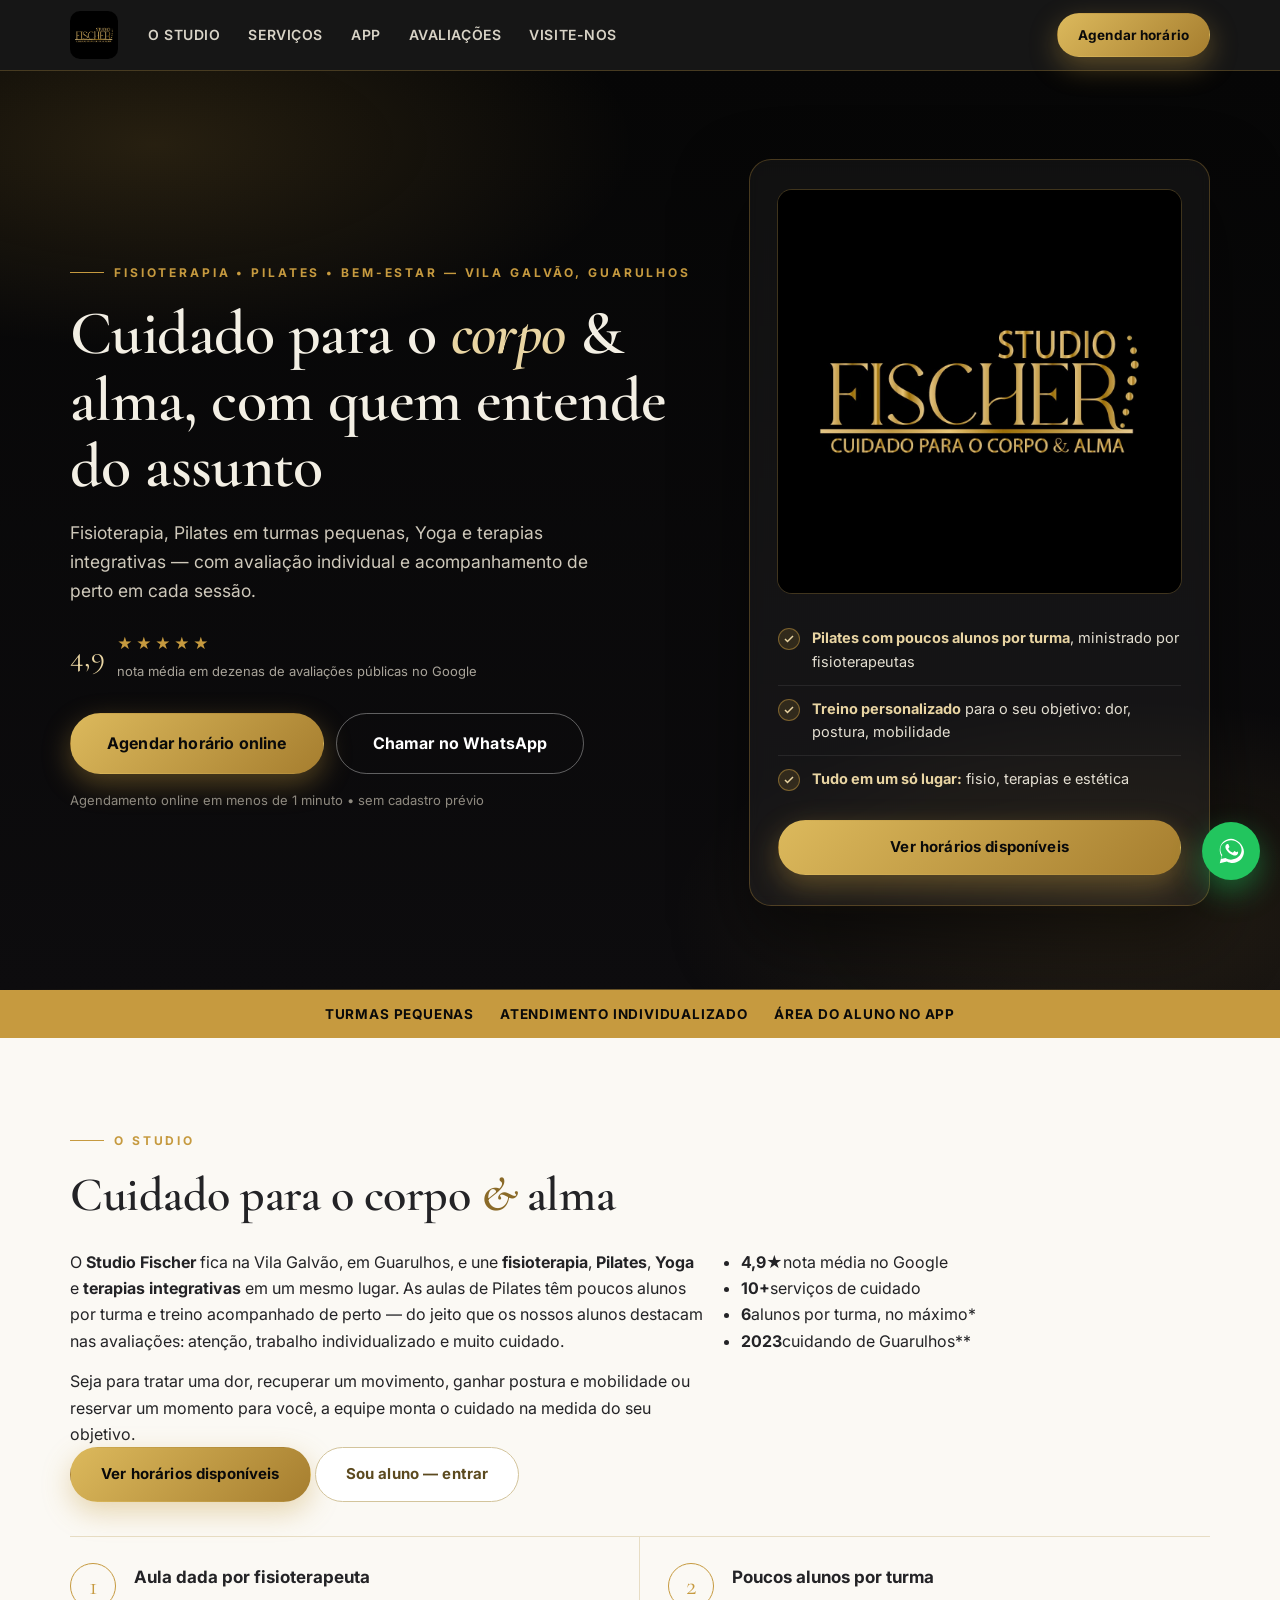
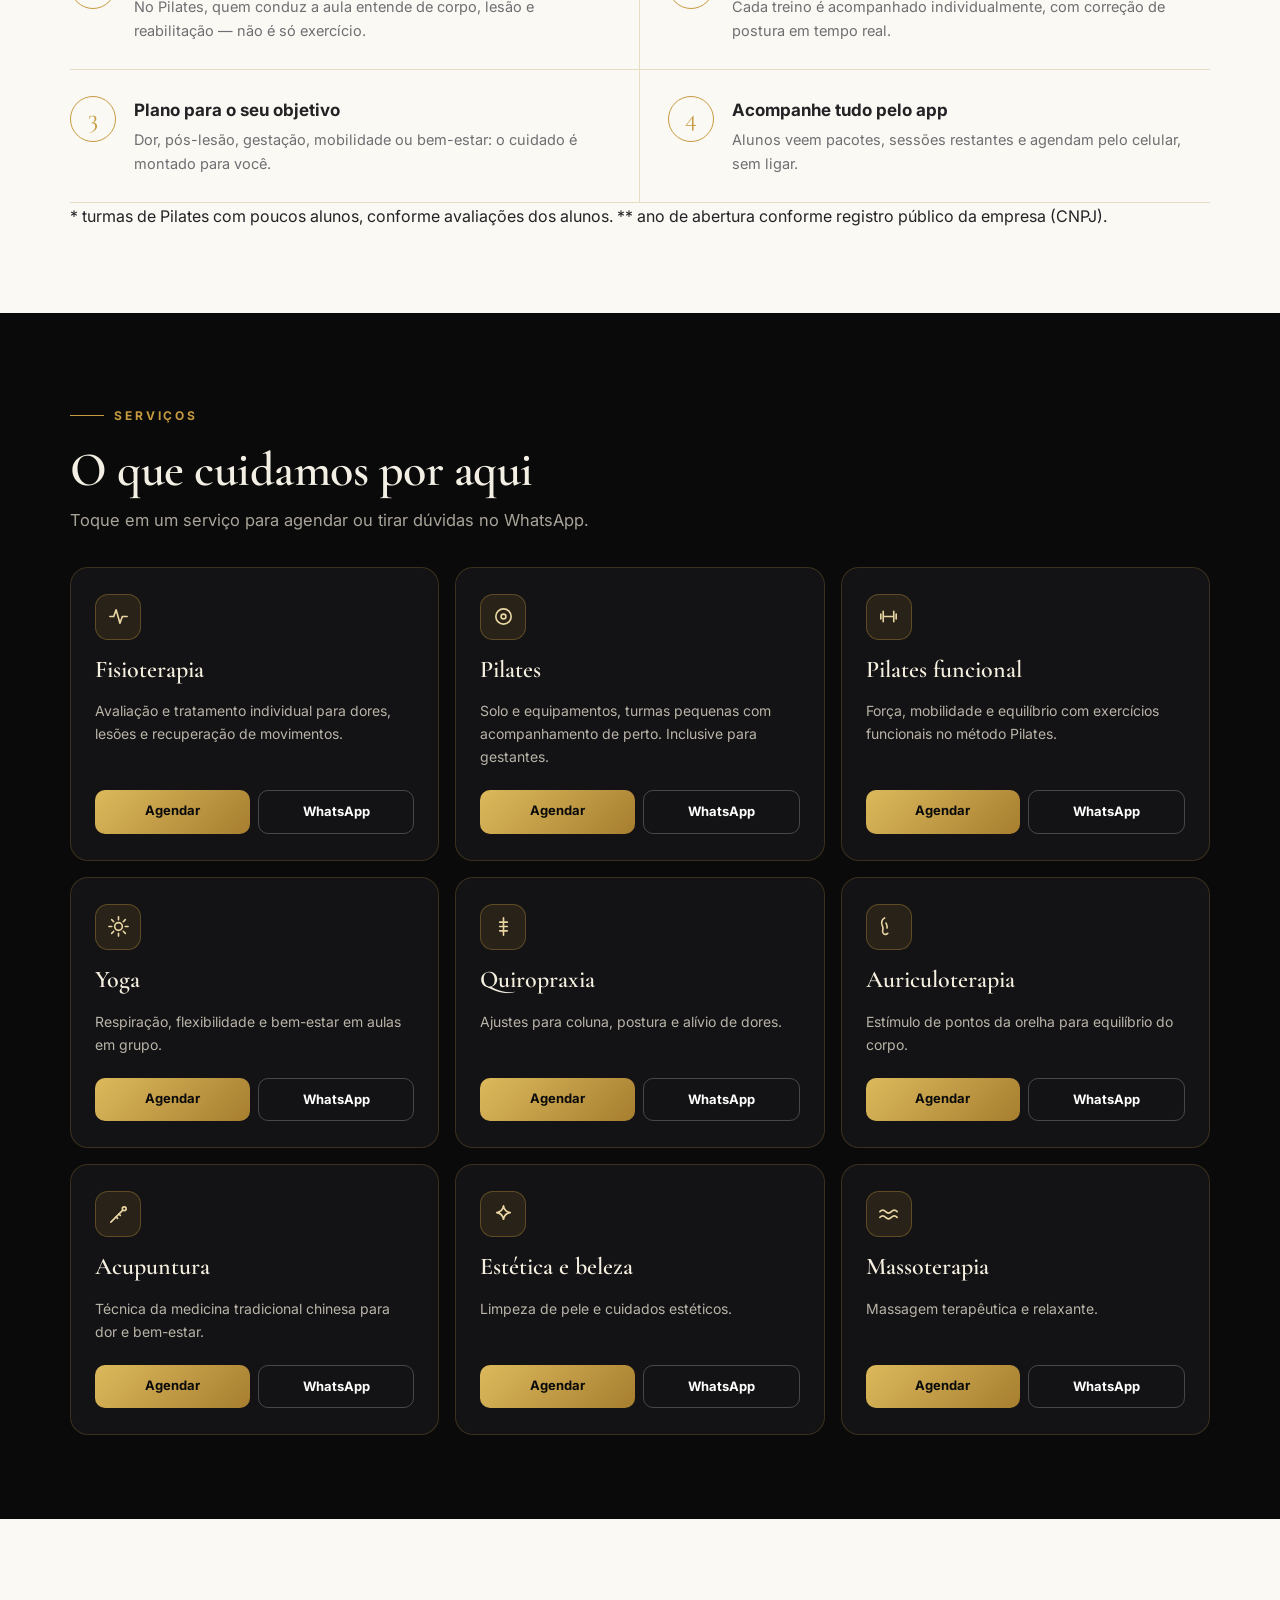
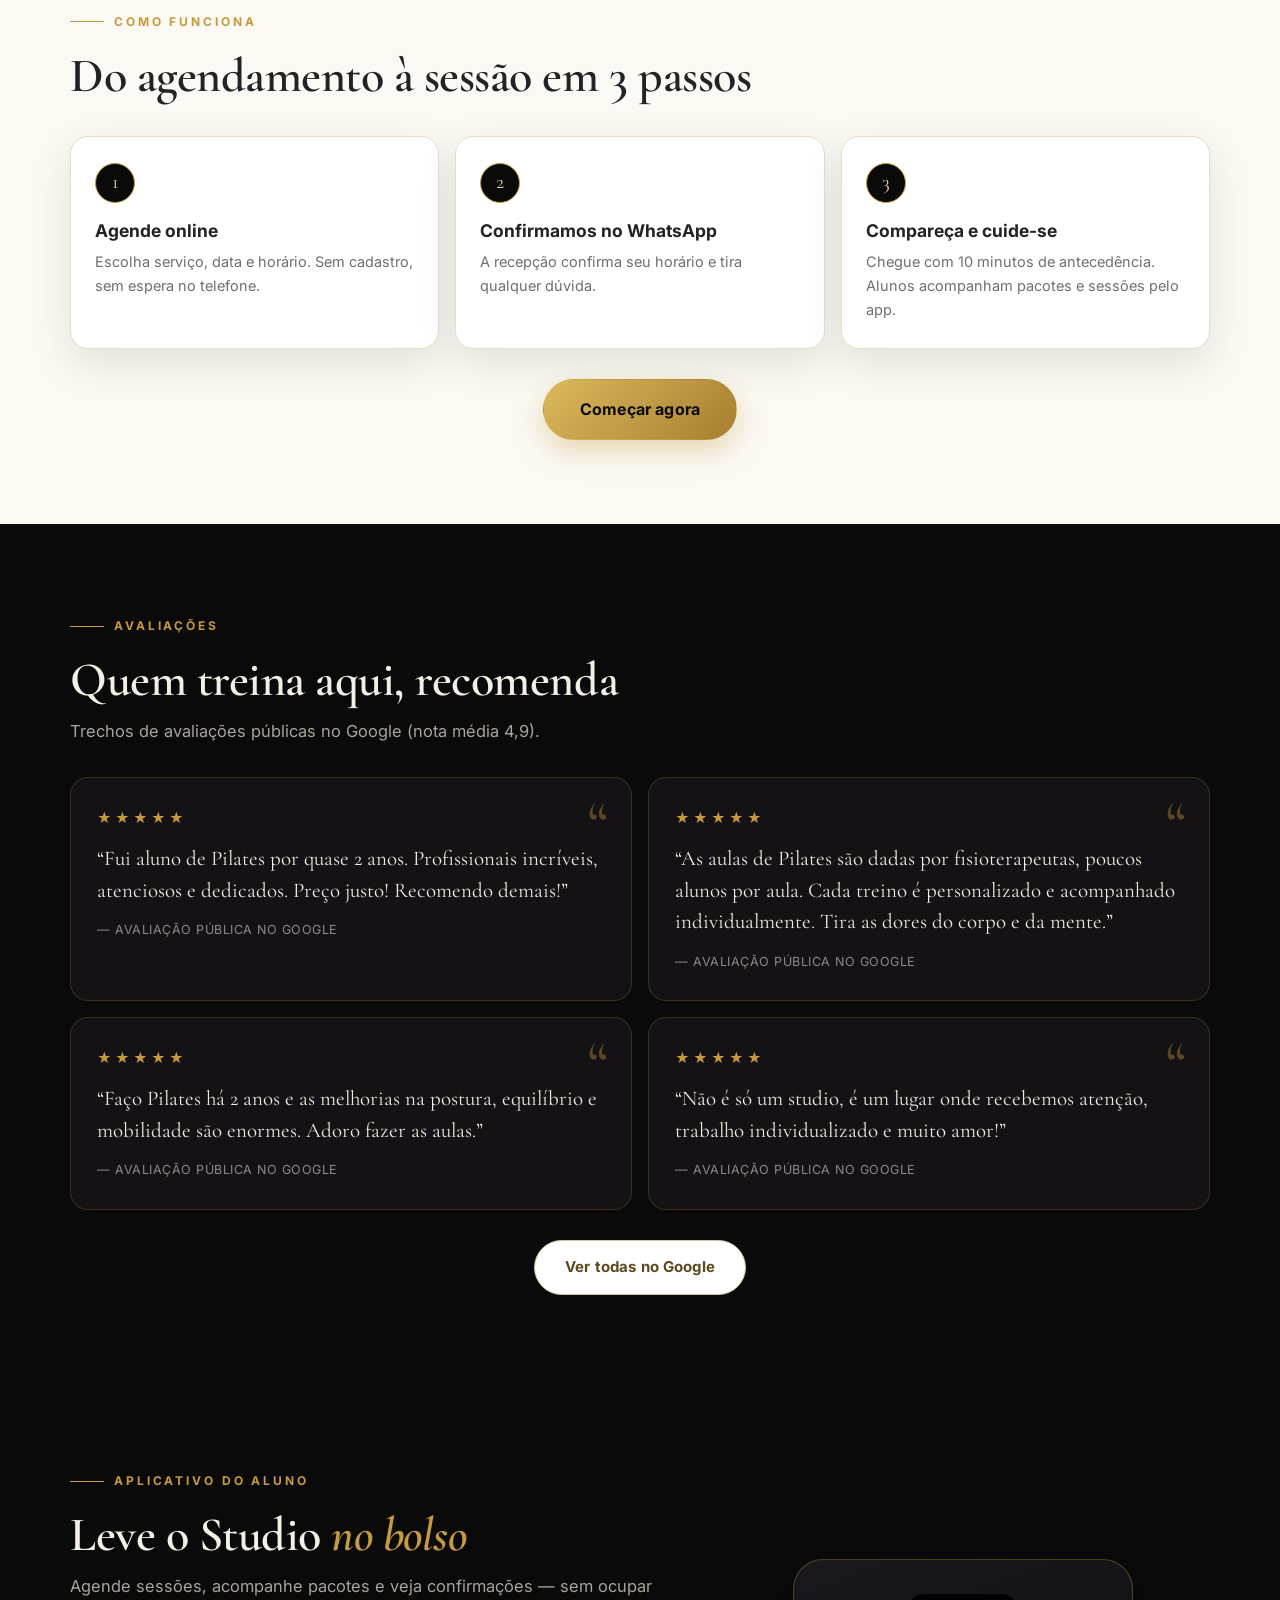
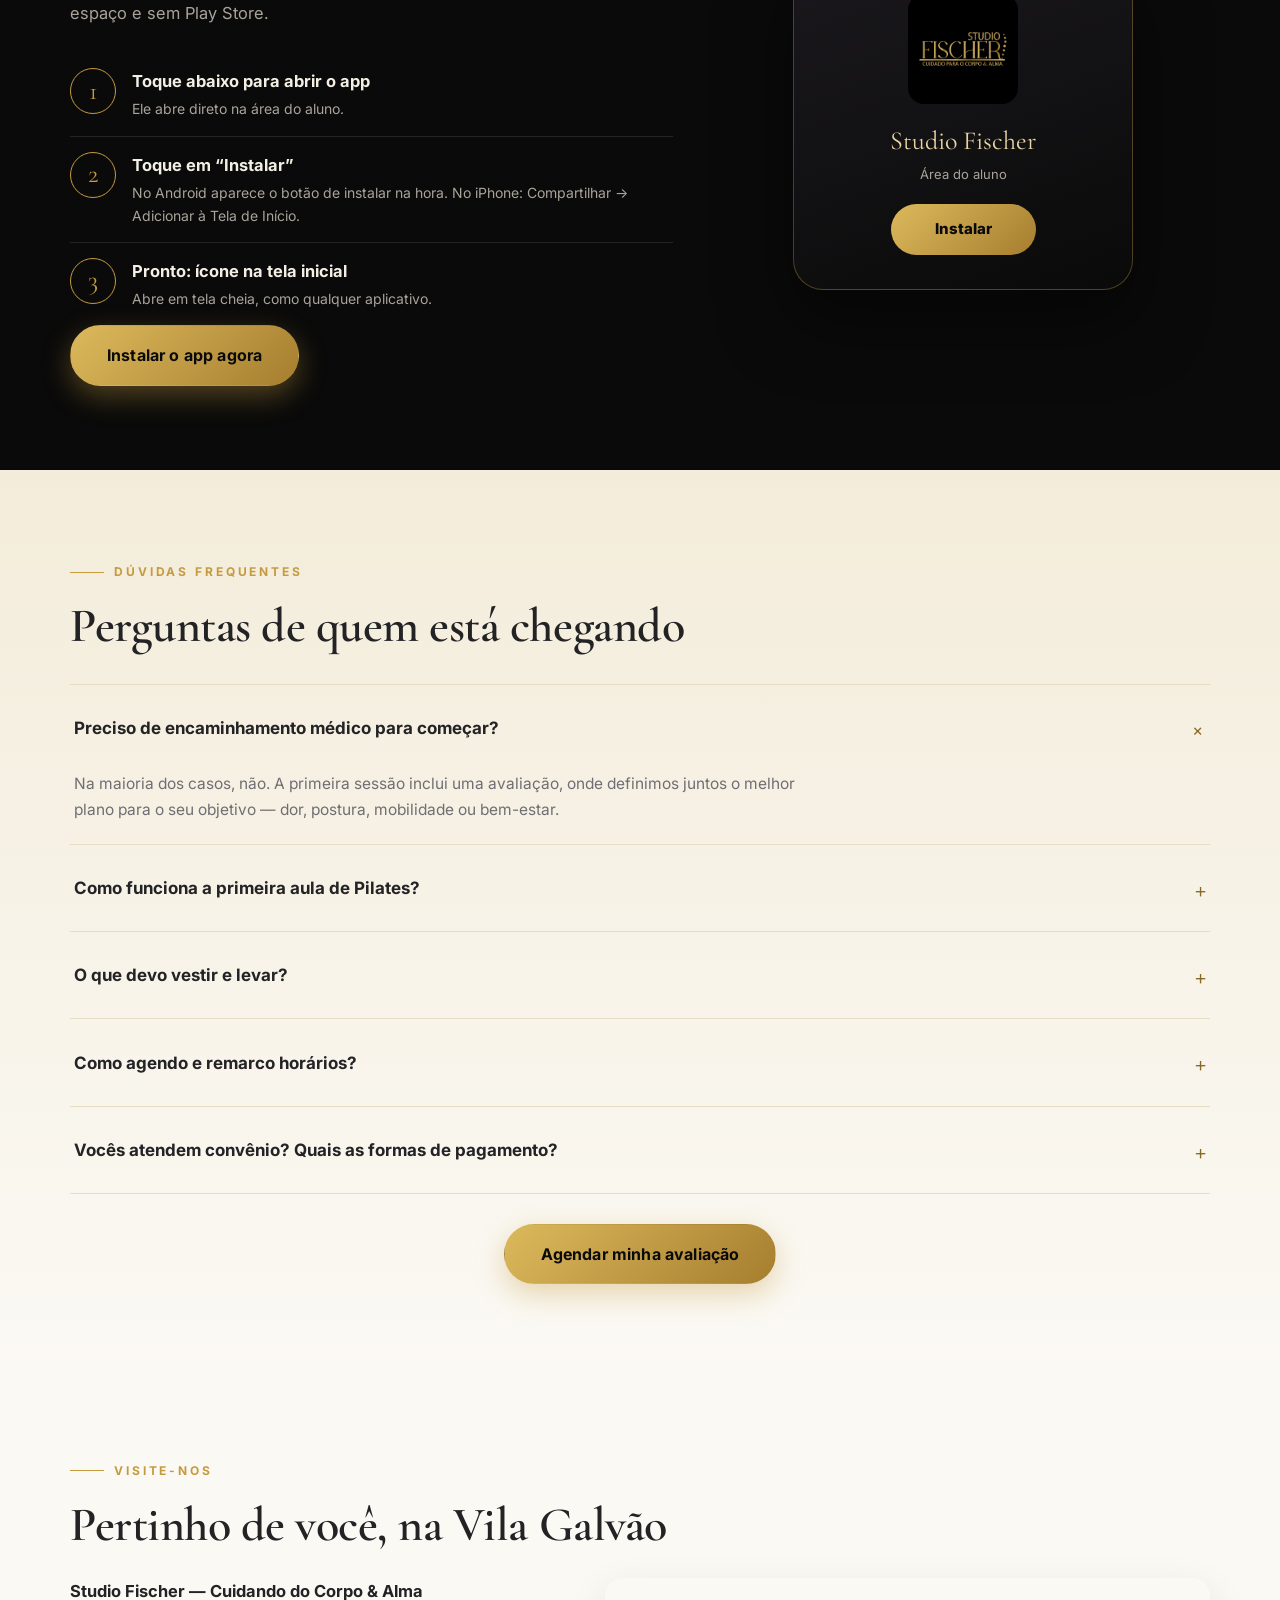
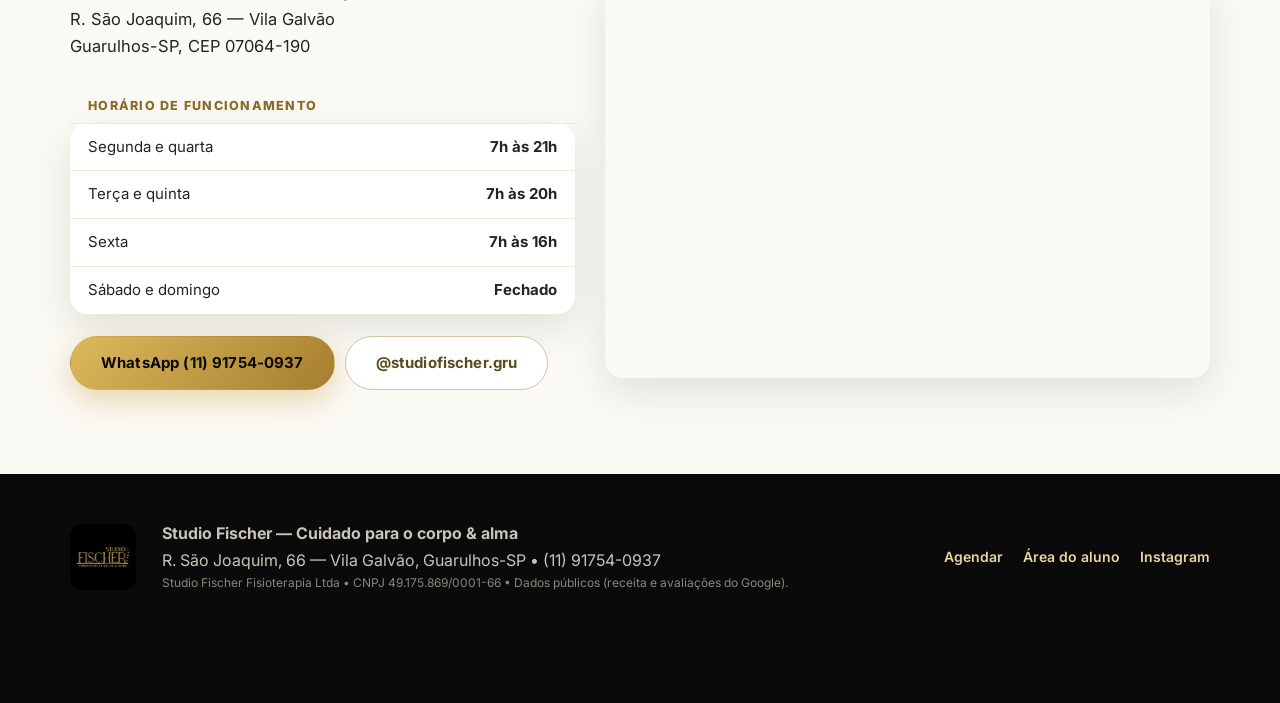
==== index.html @ a9d24ad3 "Seção do app: instalar sem Play Store em 3 passos" ====
<!doctype html>
<html lang="pt-BR">
<head>
  <meta charset="UTF-8" />
  <meta name="viewport" content="width=device-width, initial-scale=1.0" />
  <title>Studio Fischer — Cuidado para o Corpo &amp; Alma | Fisioterapia e Pilates em Guarulhos</title>
  <meta name="description" content="Studio Fischer em Vila Galvão, Guarulhos: fisioterapia, Pilates, Yoga, quiropraxia, acupuntura e estética. Agende online. Nota 4,9 no Google." />
  <meta name="theme-color" content="#0A0A0A" />
  <link rel="icon" href="data:image/svg+xml,<svg xmlns='http://www.w3.org/2000/svg' viewBox='0 0 100 100'><rect width='100' height='100' rx='20' fill='%230A0A0A'/><text x='50' y='68' font-size='46' text-anchor='middle' fill='%23C69A3F' font-family='Georgia,serif' font-weight='bold'>SF</text></svg>" />
  <link rel="preconnect" href="https://fonts.googleapis.com" />
  <link rel="preconnect" href="https://fonts.gstatic.com" crossorigin />
  <link href="https://fonts.googleapis.com/css2?family=Cormorant+Garamond:wght@500;600;700&family=Inter:wght@400;500;600;700;800&display=swap" rel="stylesheet" />
  <link rel="stylesheet" href="styles.css" />
  <script type="application/ld+json">
  {
    "@context": "https://schema.org",
    "@type": "Physiotherapy",
    "name": "Studio Fischer — Cuidado para o Corpo & Alma",
    "image": "logo.jpeg",
    "address": { "@type": "PostalAddress", "streetAddress": "R. São Joaquim, 66 - Vila Galvão", "addressLocality": "Guarulhos", "addressRegion": "SP", "postalCode": "07064-190", "addressCountry": "BR" },
    "telephone": "+55-11-91754-0937",
    "url": "https://www.instagram.com/studiofischer.gru/",
    "aggregateRating": { "@type": "AggregateRating", "ratingValue": "4.9", "reviewCount": "40" },
    "openingHoursSpecification": [
      { "@type": "OpeningHoursSpecification", "dayOfWeek": ["Monday", "Wednesday"], "opens": "07:00", "closes": "21:00" },
      { "@type": "OpeningHoursSpecification", "dayOfWeek": ["Tuesday", "Thursday"], "opens": "07:00", "closes": "20:00" },
      { "@type": "OpeningHoursSpecification", "dayOfWeek": "Friday", "opens": "07:00", "closes": "16:00" }
    ]
  }
  </script>
</head>
<body>
  <header class="topo" id="topo">
    <div class="wrap topo-in">
      <a class="marca" href="#inicio" aria-label="Studio Fischer — início">
        <img src="logo.jpeg" alt="Studio Fischer" />
      </a>
      <nav class="menu" aria-label="Navegação principal">
        <a href="#sobre">O Studio</a>
        <a href="#servicos">Serviços</a>
        <a href="#app">App</a>
        <a href="#depoimentos">Avaliações</a>
        <a href="#visita">Visite-nos</a>
      </nav>
      <div class="topo-cta">
        <a class="btn btn-ouro btn-sm" href="https://studio-fischer.vercel.app/agendar">Agendar horário</a>
        <button class="hamb" id="hamb" aria-label="Abrir menu" aria-expanded="false"><span></span><span></span><span></span></button>
      </div>
    </div>
    <nav class="menu-mob" id="menuMob" aria-label="Menu móvel">
      <a href="#sobre">O Studio</a>
      <a href="#servicos">Serviços</a>
      <a href="#depoimentos">Avaliações</a>
      <a href="#visita">Visite-nos</a>
      <a class="btn btn-ouro" href="https://studio-fischer.vercel.app/agendar">Agendar horário</a>
    </nav>
  </header>

  <main id="inicio">
    <!-- HERO -->
    <section class="hero">
      <div class="wrap hero-grid">
        <div>
          <p class="kicker">Fisioterapia • Pilates • Bem-estar — Vila Galvão, Guarulhos</p>
          <h1>Cuidado para o <em>corpo</em> &amp; alma, com quem entende do assunto</h1>
          <p class="hero-sub">
            Fisioterapia, Pilates em turmas pequenas, Yoga e terapias integrativas —
            com avaliação individual e acompanhamento de perto em cada sessão.
          </p>
          <div class="hero-prova">
            <span class="nota">4,9</span>
            <span><span class="estrelas" aria-hidden="true">★★★★★</span><br /><small>nota média em dezenas de avaliações públicas no Google</small></span>
          </div>
          <div class="hero-botoes">
            <a class="btn btn-ouro btn-lg" href="https://studio-fischer.vercel.app/agendar">Agendar horário online</a>
            <a class="btn btn-ghost btn-lg" href="https://wa.me/5511917540937?text=Ol%C3%A1!%20Vim%20pelo%20site%20e%20quero%20informa%C3%A7%C3%B5es." target="_blank" rel="noopener">Chamar no WhatsApp</a>
          </div>
          <p class="hero-apoio">Agendamento online em menos de 1 minuto • sem cadastro prévio</p>
        </div>
        <aside class="hero-card" aria-label="Por que o Studio Fischer">
          <img src="logo.jpeg" alt="Studio Fischer" />
          <ul>
            <li><span class="tick"><svg viewBox="0 0 24 24"><path d="M4 12l5 5L20 6" /></svg></span><span><b>Pilates com poucos alunos por turma</b>, ministrado por fisioterapeutas</span></li>
            <li><span class="tick"><svg viewBox="0 0 24 24"><path d="M4 12l5 5L20 6" /></svg></span><span><b>Treino personalizado</b> para o seu objetivo: dor, postura, mobilidade</span></li>
            <li><span class="tick"><svg viewBox="0 0 24 24"><path d="M4 12l5 5L20 6" /></svg></span><span><b>Tudo em um só lugar:</b> fisio, terapias e estética</span></li>
          </ul>
          <a class="btn btn-ouro" href="https://studio-fischer.vercel.app/agendar">Ver horários disponíveis</a>
        </aside>
      </div>
    </section>

    <!-- FAIXA -->
    <div class="faixa" aria-label="Destaques">
      <div class="wrap">
        <span>Turmas pequenas</span><span>Atendimento individualizado</span><span>Área do aluno no app</span>
      </div>
    </div>

    <!-- SOBRE -->
    <section class="secao" id="sobre">
      <div class="wrap">
        <p class="kicker">O Studio</p>
        <h2 class="font-display">Cuidado para o corpo <em>&amp;</em> alma</h2>
        <div class="sobre-grid-difs">
          <div>
            <p>
              O <b>Studio Fischer</b> fica na Vila Galvão, em Guarulhos, e une
              <b>fisioterapia</b>, <b>Pilates</b>, <b>Yoga</b> e <b>terapias integrativas</b>
              em um mesmo lugar. As aulas de Pilates têm poucos alunos por turma e treino
              acompanhado de perto — do jeito que os nossos alunos destacam nas avaliações:
              atenção, trabalho individualizado e muito cuidado.
            </p>
            <p>
              Seja para tratar uma dor, recuperar um movimento, ganhar postura e
              mobilidade ou reservar um momento para você, a equipe monta o cuidado
              na medida do seu objetivo.
            </p>
            <div class="sobre-cta">
              <a class="btn btn-ouro" href="https://studio-fischer.vercel.app/agendar">Ver horários disponíveis</a>
              <a class="btn btn-linha" href="https://studio-fischer.vercel.app/portal/login">Sou aluno — entrar</a>
            </div>
          </div>
          <ul class="numeros">
            <li><b>4,9★</b><span>nota média no Google</span></li>
            <li><b>10+</b><span>serviços de cuidado</span></li>
            <li><b>6</b><span>alunos por turma, no máximo*</span></li>
            <li><b>2023</b><span>cuidando de Guarulhos**</span></li>
          </ul>
        </div>
        <div class="difs">
          <div class="dif"><span class="dif-n">1</span><div><b>Aula dada por fisioterapeuta</b><p>No Pilates, quem conduz a aula entende de corpo, lesão e reabilitação — não é só exercício.</p></div></div>
          <div class="dif"><span class="dif-n">2</span><div><b>Poucos alunos por turma</b><p>Cada treino é acompanhado individualmente, com correção de postura em tempo real.</p></div></div>
          <div class="dif"><span class="dif-n">3</span><div><b>Plano para o seu objetivo</b><p>Dor, pós-lesão, gestação, mobilidade ou bem-estar: o cuidado é montado para você.</p></div></div>
          <div class="dif"><span class="dif-n">4</span><div><b>Acompanhe tudo pelo app</b><p>Alunos veem pacotes, sessões restantes e agendam pelo celular, sem ligar.</p></div></div>
        </div>
        <p class="nota">* turmas de Pilates com poucos alunos, conforme avaliações dos alunos. ** ano de abertura conforme registro público da empresa (CNPJ).</p>
      </div>
    </section>

    <!-- SERVIÇOS -->
    <section class="secao secao-escura" id="servicos">
      <div class="wrap">
        <p class="kicker">Serviços</p>
        <h2 class="font-display">O que cuidamos por aqui</h2>
        <p class="secao-sub">Toque em um serviço para agendar ou tirar dúvidas no WhatsApp.</p>
        <div class="grade-servicos" id="gradeServicos"></div>
      </div>
    </section>

    <!-- COMO FUNCIONA -->
    <section class="secao" id="como">
      <div class="wrap">
        <p class="kicker">Como funciona</p>
        <h2 class="font-display">Do agendamento à sessão em 3 passos</h2>
        <ol class="passos">
          <li>
            <span class="passo-n">1</span>
            <div><b>Agende online</b><p>Escolha serviço, data e horário. Sem cadastro, sem espera no telefone.</p></div>
          </li>
          <li>
            <span class="passo-n">2</span>
            <div><b>Confirmamos no WhatsApp</b><p>A recepção confirma seu horário e tira qualquer dúvida.</p></div>
          </li>
          <li>
            <span class="passo-n">3</span>
            <div><b>Compareça e cuide-se</b><p>Chegue com 10 minutos de antecedência. Alunos acompanham pacotes e sessões pelo app.</p></div>
          </li>
        </ol>
        <div class="centro"><a class="btn btn-ouro btn-lg" href="https://studio-fischer.vercel.app/agendar">Começar agora</a></div>
      </div>
    </section>

    <!-- DEPOIMENTOS -->
    <section class="secao secao-escura" id="depoimentos">
      <div class="wrap">
        <p class="kicker">Avaliações</p>
        <h2 class="font-display">Quem treina aqui, recomenda</h2>
        <p class="secao-sub">Trechos de avaliações públicas no Google (nota média 4,9).</p>
        <div class="grade-depo" id="gradeDepo"></div>
        <div class="centro">
          <a class="btn btn-linha" href="https://www.google.com/maps/search/?api=1&query=Studio+Fischer+Vila+Galv%C3%A3o+Guarulhos" target="_blank" rel="noopener">Ver todas no Google</a>
        </div>
      </div>
    </section>

    <!-- APP -->
    <section class="secao secao-escura" id="app">
      <div class="wrap app-grid">
        <div>
          <p class="kicker">Aplicativo do aluno</p>
          <h2 class="font-display">Leve o Studio <em>no bolso</em></h2>
          <p class="secao-sub">Agende sessões, acompanhe pacotes e veja confirmações — sem ocupar espaço e sem Play Store.</p>
          <ol class="app-passos">
            <li><span class="dif-n">1</span><div><b>Toque abaixo para abrir o app</b><p>Ele abre direto na área do aluno.</p></div></li>
            <li><span class="dif-n">2</span><div><b>Toque em “Instalar”</b><p>No Android aparece o botão de instalar na hora. No iPhone: Compartilhar → Adicionar à Tela de Início.</p></div></li>
            <li><span class="dif-n">3</span><div><b>Pronto: ícone na tela inicial</b><p>Abre em tela cheia, como qualquer aplicativo.</p></div></li>
          </ol>
          <div class="sobre-cta">
            <a class="btn btn-ouro btn-lg" href="https://studio-fischer.vercel.app/portal/login">Instalar o app agora</a>
          </div>
        </div>
        <div class="app-mock" aria-hidden="true">
          <div class="app-tela">
            <img src="logo.jpeg" alt="" />
            <p class="app-nome">Studio Fischer</p>
            <p class="app-sub">Área do aluno</p>
            <span class="app-botao">Instalar</span>
          </div>
        </div>
      </div>
    </section>

    <!-- FAQ -->
    <section class="secao secao-creme" id="faq">
      <div class="wrap">
        <p class="kicker">Dúvidas frequentes</p>
        <h2 class="font-display">Perguntas de quem está chegando</h2>
        <div class="faq">
          <details open>
            <summary>Preciso de encaminhamento médico para começar?</summary>
            <div class="resp">Na maioria dos casos, não. A primeira sessão inclui uma avaliação, onde definimos juntos o melhor plano para o seu objetivo — dor, postura, mobilidade ou bem-estar.</div>
          </details>
          <details>
            <summary>Como funciona a primeira aula de Pilates?</summary>
            <div class="resp">Você é avaliado individualmente e entra em uma turma pequena, com exercícios adaptados ao seu nível. Nenhuma experiência anterior é necessária.</div>
          </details>
          <details>
            <summary>O que devo vestir e levar?</summary>
            <div class="resp">Apenas roupa confortável para se movimentar. O studio fornece os equipamentos e acessórios das aulas.</div>
          </details>
          <details>
            <summary>Como agendo e remarco horários?</summary>
            <div class="resp">Pelo <a href="https://studio-fischer.vercel.app/agendar">agendamento online</a>, sem cadastro e em menos de 1 minuto. Alunos cadastrados usam o <a href="https://studio-fischer.vercel.app/portal/login">app do aluno</a> para ver pacotes, remarcar e acompanhar sessões.</div>
          </details>
          <details>
            <summary>Vocês atendem convênio? Quais as formas de pagamento?</summary>
            <div class="resp">Os valores e condições variam por serviço e pacote. Chame no <a href="https://wa.me/5511917540937?text=Ol%C3%A1!%20Quero%20saber%20valores%20e%20conv%C3%AAnios." target="_blank" rel="noopener">WhatsApp</a> que a recepção passa tudo com transparência, sem compromisso.</div>
          </details>
        </div>
        <div class="centro"><a class="btn btn-ouro btn-lg" href="https://studio-fischer.vercel.app/agendar">Agendar minha avaliação</a></div>
      </div>
    </section>

    <!-- VISITA -->
    <section class="secao" id="visita">
      <div class="wrap">
        <p class="kicker">Visite-nos</p>
        <h2 class="font-display">Pertinho de você, na Vila Galvão</h2>
        <div class="visita-grid">
          <div>
            <address>
              <b>Studio Fischer — Cuidando do Corpo &amp; Alma</b><br />
              R. São Joaquim, 66 — Vila Galvão<br />
              Guarulhos-SP, CEP 07064-190
            </address>
            <table class="horarios">
              <caption>Horário de funcionamento</caption>
              <tr><td>Segunda e quarta</td><td>7h às 21h</td></tr>
              <tr><td>Terça e quinta</td><td>7h às 20h</td></tr>
              <tr><td>Sexta</td><td>7h às 16h</td></tr>
              <tr><td>Sábado e domingo</td><td>Fechado</td></tr>
            </table>
            <div class="contato-botoes">
              <a class="btn btn-ouro" href="https://wa.me/5511917540937?text=Ol%C3%A1!%20Vim%20pelo%20site%20e%20quero%20informa%C3%A7%C3%B5es." target="_blank" rel="noopener">WhatsApp (11) 91754-0937</a>
              <a class="btn btn-linha" href="https://www.instagram.com/studiofischer.gru/" target="_blank" rel="noopener">@studiofischer.gru</a>
            </div>
          </div>
          <div class="mapa">
            <iframe
              title="Mapa — Studio Fischer, Vila Galvão, Guarulhos"
              src="https://www.google.com/maps?q=R.+S%C3%A3o+Joaquim,+66+-+Vila+Galv%C3%A3o,+Guarulhos+-+SP,+07064-190&output=embed"
              loading="lazy" referrerpolicy="no-referrer-when-downgrade" allowfullscreen></iframe>
          </div>
        </div>
      </div>
    </section>
  </main>

  <footer>
    <div class="wrap rodape-in">
      <img src="logo.jpeg" alt="Studio Fischer" />
      <div>
        <p><b>Studio Fischer — Cuidado para o corpo &amp; alma</b></p>
        <p>R. São Joaquim, 66 — Vila Galvão, Guarulhos-SP • (11) 91754-0937</p>
        <p class="peq">Studio Fischer Fisioterapia Ltda • CNPJ 49.175.869/0001-66 • Dados públicos (receita e avaliações do Google).</p>
      </div>
      <div class="rodape-links">
        <a href="https://studio-fischer.vercel.app/agendar">Agendar</a>
        <a href="https://studio-fischer.vercel.app/portal/login">Área do aluno</a>
        <a href="https://www.instagram.com/studiofischer.gru/" target="_blank" rel="noopener">Instagram</a>
      </div>
    </div>
  </footer>

  <a class="zap" href="https://wa.me/5511917540937?text=Ol%C3%A1!%20Vim%20pelo%20site%20e%20quero%20informa%C3%A7%C3%B5es." target="_blank" rel="noopener" aria-label="Conversar no WhatsApp">
    <svg viewBox="0 0 32 32" width="30" height="30" fill="currentColor" aria-hidden="true"><path d="M16 3C9.4 3 4 8.4 4 15c0 2.4.7 4.6 1.9 6.5L4 29l7.7-1.9c1.8 1 3.9 1.6 6.1 1.6 6.6 0 12-5.4 12-12S22.6 3 16 3zm0 22.2c-2 0-3.9-.5-5.5-1.5l-.4-.2-4.6 1.1 1.2-4.4-.3-.4c-1.1-1.7-1.7-3.7-1.7-5.8C4.7 9.2 9.9 4.5 16 4.5S27.3 9.2 27.3 15 22.1 25.2 16 25.2zm6.2-7.9c-.3-.2-2-1-2.3-1.1-.3-.1-.5-.2-.7.2-.2.3-.8 1-1 1.2-.2.2-.4.2-.7.1-.3-.2-1.4-.5-2.6-1.6-.9-.8-1.6-1.9-1.8-2.2-.2-.3 0-.5.1-.6l1-1.2c.2-.2.2-.5.1-.7-.1-.2-.7-1.8-1-2.4-.3-.6-.5-.5-.7-.6h-.6c-.2 0-.6.2-.9.6-.3.3-1.1 1.1-1.1 2.7s1.2 3.1 1.3 3.3c.2.2 2.3 3.6 5.7 5 .8.3 1.4.5 1.9.7.8.2 1.5.2 2.1.1.6-.1 2-1 2.3-1.9.3-.9.3-1.6.2-1.9-.1-.2-.4-.3-.7-.4z"/></svg>
  </a>

  <nav class="cta-fixa" aria-label="Ações rápidas">
    <a class="ag" href="https://studio-fischer.vercel.app/agendar">Agendar horário</a>
    <a class="wa" href="https://wa.me/5511917540937?text=Ol%C3%A1!%20Vim%20pelo%20site%20e%20quero%20informa%C3%A7%C3%B5es." target="_blank" rel="noopener">WhatsApp</a>
  </nav>

  <script src="site.js"></script>
</body>
</html>
---- styles.css ----
:root {
  --preto: #0a0a0a;
  --preto-2: #121114;
  --ouro: #c69a3f;
  --ouro-claro: #e9d5a3;
  --ouro-escuro: #8a6a28;
  --creme: #f6f1e6;
  --papel: #fbf9f4;
  --texto: #232326;
  --cinza: #6f6e72;
  --linha: #e7ddc4;
  --branco: #ffffff;
  --raio: 18px;
  --sombra: 0 14px 40px rgba(10, 10, 10, 0.1);
  --serif: 'Cormorant Garamond', Georgia, serif;
  --sans: 'Inter', system-ui, -apple-system, 'Segoe UI', sans-serif;
}
* { box-sizing: border-box; margin: 0; padding: 0; }
html { scroll-behavior: smooth; }
body {
  font-family: var(--sans);
  color: var(--texto);
  background: var(--papel);
  line-height: 1.65;
  -webkit-font-smoothing: antialiased;
}
img { max-width: 100%; display: block; }
a { color: inherit; }
.wrap { width: min(1140px, 100% - 44px); margin: 0 auto; }
.font-display { font-family: var(--serif); }
.centro { text-align: center; margin-top: 30px; }

/* ---------- botões ---------- */
.btn {
  display: inline-flex; align-items: center; justify-content: center; gap: 9px;
  padding: 14px 30px; border-radius: 999px; font-weight: 700; font-size: 15px;
  text-decoration: none; border: 1px solid transparent; cursor: pointer;
  transition: transform 0.12s ease, box-shadow 0.25s ease, background 0.25s ease;
  letter-spacing: 0.01em;
}
.btn:active { transform: scale(0.98); }
.btn-ouro {
  background: linear-gradient(135deg, #dcb95c, #a67e2f);
  color: #0a0a0a; box-shadow: 0 10px 28px rgba(198, 154, 63, 0.38);
}
.btn-ouro:hover { box-shadow: 0 14px 36px rgba(198, 154, 63, 0.5); }
.btn-ghost { border-color: rgba(255, 255, 255, 0.35); color: #fff; }
.btn-ghost:hover { border-color: var(--ouro); color: var(--ouro-claro); }
.btn-linha { border-color: #d3c49c; color: #5c4a1f; background: #fff; }
.btn-linha:hover { border-color: var(--ouro); box-shadow: var(--sombra); }
.btn-lg { padding: 16px 36px; font-size: 16px; }
.btn-sm { padding: 10px 20px; font-size: 13.5px; }

/* ---------- topo ---------- */
.topo {
  position: sticky; top: 0; z-index: 50;
  background: rgba(8, 8, 8, 0.94);
  backdrop-filter: blur(12px);
  border-bottom: 1px solid rgba(198, 154, 63, 0.28);
}
.topo-in { display: flex; align-items: center; gap: 30px; padding: 11px 0; }
.marca img { height: 48px; width: auto; border-radius: 10px; }
.menu { display: flex; gap: 28px; }
.menu a {
  color: #d9d4c7; text-decoration: none; font-size: 14px; font-weight: 600;
  letter-spacing: 0.04em; text-transform: uppercase;
}
.menu a:hover { color: var(--ouro-claro); }
.topo-cta { margin-left: auto; display: flex; align-items: center; gap: 10px; }
.hamb { display: none; background: none; border: 1px solid rgba(255,255,255,.25); border-radius: 10px; padding: 9px 10px; cursor: pointer; }
.hamb span { display: block; width: 20px; height: 2px; background: #fff; margin: 4px 0; border-radius: 2px; }
.menu-mob { display: none; flex-direction: column; gap: 4px; padding: 6px 22px 18px; }
.menu-mob a:not(.btn) { color: #e9e4d6; text-decoration: none; font-weight: 600; padding: 11px 2px; border-bottom: 1px solid rgba(255,255,255,.08); font-size: 15px; }
.menu-mob.aberto { display: flex; }

/* ---------- hero ---------- */
.hero {
  background:
    radial-gradient(800px 340px at 12% 8%, rgba(198, 154, 63, 0.17), transparent 60%),
    radial-gradient(760px 360px at 88% 92%, rgba(198, 154, 63, 0.12), transparent 60%),
    linear-gradient(180deg, #060606 0%, #0d0c0e 100%);
  color: #f3efe4;
  padding: 88px 0 84px;
  position: relative;
  overflow: hidden;
}
.hero::after {
  content: ''; position: absolute; left: 0; right: 0; bottom: 0; height: 1px;
  background: linear-gradient(90deg, transparent, rgba(198,154,63,.5), transparent);
}
.hero-grid { display: grid; grid-template-columns: 1.15fr 0.85fr; gap: 56px; align-items: center; }
.kicker {
  display: inline-flex; align-items: center; gap: 10px;
  text-transform: uppercase; letter-spacing: 0.24em; font-size: 12px;
  color: var(--ouro); font-weight: 700; margin-bottom: 18px;
}
.kicker::before { content: ''; width: 34px; height: 1px; background: var(--ouro); display: inline-block; }
.hero h1 {
  font-family: var(--serif); font-weight: 600;
  font-size: clamp(40px, 5.6vw, 62px); line-height: 1.08; letter-spacing: -0.01em;
}
.hero h1 em { color: var(--ouro-claro); font-style: italic; }
.hero-sub { margin-top: 18px; font-size: 17.5px; color: #cfc9bb; max-width: 520px; }
.hero-prova { display: flex; align-items: center; gap: 12px; margin-top: 24px; }
.hero-prova .nota {
  font-family: var(--serif); font-size: 30px; color: var(--ouro-claro); line-height: 1;
}
.hero-prova small { color: #a9a49a; font-size: 13px; line-height: 1.5; }
.estrelas { color: var(--ouro); letter-spacing: 3px; font-size: 15px; }
.hero-botoes { display: flex; flex-wrap: wrap; gap: 12px; margin-top: 30px; }
.hero-apoio { margin-top: 16px; font-size: 13px; color: #8f8a80; }
.hero-card {
  background: rgba(255, 255, 255, 0.045);
  border: 1px solid rgba(198, 154, 63, 0.3);
  border-radius: 22px; padding: 30px 28px;
  box-shadow: 0 30px 70px rgba(0, 0, 0, 0.5);
  backdrop-filter: blur(6px);
}
.hero-card img { border-radius: 14px; margin-bottom: 22px; box-shadow: 0 0 0 1px rgba(198,154,63,.25); }
.hero-card ul { list-style: none; }
.hero-card li { display: flex; gap: 12px; padding: 11px 0; border-top: 1px solid rgba(255,255,255,.08); font-size: 14.5px; color: #e4dfd2; }
.hero-card li:first-child { border-top: 0; }
.hero-card li b { color: var(--ouro-claro); }
.tick {
  flex-shrink: 0; width: 22px; height: 22px; border-radius: 50%;
  background: rgba(198, 154, 63, 0.16); border: 1px solid rgba(198,154,63,.5);
  display: inline-flex; align-items: center; justify-content: center; margin-top: 2px;
}
.tick svg { width: 12px; height: 12px; stroke: var(--ouro-claro); stroke-width: 3; fill: none; }
.hero-card .btn { width: 100%; margin-top: 18px; }

/* ---------- faixa de confiança ---------- */
.faixa {
  background: var(--ouro); color: #0a0a0a;
  font-size: 13.5px; font-weight: 700; letter-spacing: 0.06em; text-transform: uppercase;
}
.faixa .wrap { display: flex; gap: 26px; justify-content: center; flex-wrap: wrap; padding: 13px 0; }

/* ---------- seções ---------- */
.secao { padding: 84px 0; }
.secao h2 { font-size: clamp(32px, 4.6vw, 48px); font-weight: 600; line-height: 1.12; letter-spacing: -0.01em; }
.secao h2 em { color: var(--ouro-escuro); font-style: italic; }
.secao-escura h2 em { color: var(--ouro); }
.secao-sub { color: var(--cinza); margin-top: 10px; max-width: 660px; font-size: 16.5px; }
.secao-escura { background: var(--preto); color: #f3efe4; }
.secao-escura .secao-sub { color: #a9a49a; }
.secao-creme { background: linear-gradient(180deg, #f3ecda, var(--papel)); }

/* ---------- diferenciais ---------- */
.difs { display: grid; grid-template-columns: repeat(2, 1fr); gap: 0; margin-top: 34px; border-top: 1px solid var(--linha); }
.dif { display: flex; gap: 18px; padding: 26px 28px 26px 0; border-bottom: 1px solid var(--linha); }
.dif:nth-child(odd) { border-right: 1px solid var(--linha); padding-right: 28px; }
.dif:nth-child(even) { padding-left: 28px; }
.dif-n {
  font-family: var(--serif); font-size: 26px; color: var(--ouro);
  border: 1px solid var(--ouro); border-radius: 50%;
  width: 46px; height: 46px; flex-shrink: 0;
  display: inline-flex; align-items: center; justify-content: center;
}
.dif b { font-size: 17px; display: block; margin-bottom: 4px; }
.dif p { font-size: 14.5px; color: var(--cinza); }

/* ---------- serviços ---------- */
.grade-servicos { display: grid; grid-template-columns: repeat(3, 1fr); gap: 16px; margin-top: 32px; }
.svc {
  background: #131214; border: 1px solid rgba(198, 154, 63, 0.22);
  border-radius: var(--raio); padding: 26px 24px; color: #f3efe4;
  display: flex; flex-direction: column; gap: 10px;
  transition: transform 0.16s ease, border-color 0.2s ease, box-shadow 0.2s ease;
  position: relative; overflow: hidden;
}
.svc::before {
  content: ''; position: absolute; top: 0; left: 24px; right: 24px; height: 2px;
  background: linear-gradient(90deg, transparent, var(--ouro), transparent);
  opacity: 0; transition: opacity 0.25s ease;
}
.svc:hover { transform: translateY(-4px); border-color: rgba(198, 154, 63, 0.55); box-shadow: 0 20px 44px rgba(0,0,0,.45); }
.svc:hover::before { opacity: 1; }
.svc .ico {
  width: 46px; height: 46px; border-radius: 13px;
  background: rgba(198, 154, 63, 0.12); border: 1px solid rgba(198,154,63,.35);
  display: inline-flex; align-items: center; justify-content: center;
}
.svc .ico svg { width: 23px; height: 23px; stroke: var(--ouro-claro); stroke-width: 1.7; fill: none; stroke-linecap: round; stroke-linejoin: round; }
.svc h3 { font-family: var(--serif); font-size: 24px; color: #f5efdf; font-weight: 600; }
.svc p { font-size: 14px; color: #b9b4a8; flex: 1; }
.svc .links { display: flex; gap: 8px; margin-top: 12px; }
.svc .links a {
  flex: 1; text-align: center; font-size: 13px; font-weight: 700; text-decoration: none;
  border-radius: 10px; padding: 10px 6px;
}
.svc .ag { background: linear-gradient(135deg, #dcb95c, #a67e2f); color: #0a0a0a; }
.svc .ag:hover { box-shadow: 0 8px 20px rgba(198,154,63,.4); }
.svc .wa { border: 1px solid rgba(255,255,255,.22); color: #fff; }
.svc .wa:hover { border-color: var(--ouro); }

/* ---------- passos ---------- */
.passos { list-style: none; display: grid; grid-template-columns: repeat(3, 1fr); gap: 16px; margin-top: 32px; }
.passos li { background: #fff; border: 1px solid var(--linha); border-radius: var(--raio); padding: 26px 24px; box-shadow: var(--sombra); }
.passo-n {
  display: inline-flex; align-items: center; justify-content: center;
  width: 40px; height: 40px; border-radius: 50%;
  background: var(--preto); color: var(--ouro-claro);
  font-family: var(--serif); font-size: 20px; margin-bottom: 14px;
  border: 1px solid var(--ouro);
}
.passos b { font-size: 17.5px; }
.passos p { font-size: 14.5px; color: var(--cinza); margin-top: 5px; }

/* ---------- depoimentos ---------- */
.grade-depo { display: grid; grid-template-columns: repeat(2, 1fr); gap: 16px; margin-top: 32px; }
.depo {
  background: #141215; border: 1px solid rgba(198, 154, 63, 0.22);
  border-radius: var(--raio); padding: 28px 26px; color: #f3efe4;
  display: flex; flex-direction: column; gap: 14px; position: relative;
}
.depo::before {
  content: '“'; font-family: var(--serif); font-size: 64px; line-height: 1;
  color: rgba(198, 154, 63, 0.4); position: absolute; top: 14px; right: 22px;
}
.depo .estrelas { font-size: 14px; }
.depo blockquote { font-family: var(--serif); font-size: 21px; line-height: 1.5; color: #f0eadb; }
.depo cite { font-style: normal; font-size: 12.5px; color: #8f8a80; letter-spacing: 0.04em; text-transform: uppercase; }

/* ---------- app ---------- */
.app-grid { display: grid; grid-template-columns: 1.1fr 0.9fr; gap: 44px; align-items: center; }
.app-passos { list-style: none; margin-top: 26px; }
.app-passos li { display: flex; gap: 16px; padding: 15px 0; border-top: 1px solid rgba(255,255,255,.1); }
.app-passos li:first-child { border-top: 0; }
.app-passos b { font-size: 16.5px; color: #f3efe4; }
.app-passos p { font-size: 14px; color: #a9a49a; margin-top: 2px; }
.app-mock {
  background: linear-gradient(160deg, #1a181c, #0a0a0a);
  border: 1px solid rgba(198, 154, 63, 0.35); border-radius: 30px;
  padding: 34px 26px; box-shadow: 0 30px 70px rgba(0,0,0,.5);
  max-width: 340px; margin: 0 auto; width: 100%;
}
.app-tela { text-align: center; }
.app-tela img { border-radius: 16px; margin: 0 auto; max-height: 110px; width: auto; }
.app-nome { font-family: var(--serif); font-size: 26px; color: var(--ouro-claro); margin-top: 16px; }
.app-sub { font-size: 13px; color: #a9a49a; margin-top: 2px; }
.app-botao {
  display: inline-block; margin-top: 18px; padding: 13px 44px; border-radius: 999px;
  background: linear-gradient(135deg, #dcb95c, #a67e2f); color: #0a0a0a; font-weight: 800; font-size: 15px;
}

/* ---------- faq ---------- */
.faq { margin-top: 30px; border-top: 1px solid var(--linha); }
.faq details { border-bottom: 1px solid var(--linha); }
.faq summary {
  cursor: pointer; list-style: none; padding: 20px 4px;
  font-weight: 700; font-size: 17px; display: flex; justify-content: space-between; align-items: center; gap: 16px;
}
.faq summary::-webkit-details-marker { display: none; }
.faq summary::after {
  content: '+'; font-family: var(--serif); font-size: 28px; color: var(--ouro-escuro);
  flex-shrink: 0; transition: transform 0.2s ease;
}
.faq details[open] summary::after { transform: rotate(45deg); }
.faq .resp { padding: 0 4px 22px; color: var(--cinza); font-size: 15.5px; max-width: 760px; }
.faq .resp a { color: var(--ouro-escuro); font-weight: 700; }

/* ---------- visita ---------- */
.visita-grid { display: grid; grid-template-columns: 1fr 1.2fr; gap: 30px; margin-top: 26px; align-items: start; }
address { font-style: normal; font-size: 16.5px; }
.horarios { width: 100%; border-collapse: collapse; margin: 22px 0; font-size: 15px; background: #fff; border-radius: var(--raio); overflow: hidden; box-shadow: var(--sombra); }
.horarios caption { text-align: left; font-weight: 800; font-size: 12.5px; text-transform: uppercase; letter-spacing: 0.1em; color: var(--ouro-escuro); padding: 14px 18px 6px; }
.horarios td { padding: 11px 18px; border-top: 1px solid #f0e9d6; }
.horarios td:last-child { text-align: right; font-weight: 700; }
.contato-botoes { display: flex; flex-wrap: wrap; gap: 10px; }
.mapa iframe { width: 100%; height: 400px; border: 0; border-radius: var(--raio); box-shadow: var(--sombra); }

/* ---------- rodapé ---------- */
footer { background: var(--preto); color: #c9c4b8; padding: 46px 0 110px; }
.rodape-in { display: flex; gap: 26px; align-items: center; flex-wrap: wrap; }
.rodape-in img { height: 66px; border-radius: 12px; }
.rodape-in .peq { font-size: 12px; color: #8a857c; }
.rodape-links { margin-left: auto; display: flex; gap: 20px; }
.rodape-links a { color: var(--ouro-claro); text-decoration: none; font-weight: 600; font-size: 14px; }

/* ---------- whatsapp flutuante ---------- */
.zap {
  position: fixed; right: 20px; bottom: 20px; z-index: 60;
  width: 58px; height: 58px; border-radius: 50%;
  background: #22c55e; color: #fff;
  display: flex; align-items: center; justify-content: center;
  box-shadow: 0 12px 30px rgba(34, 197, 94, 0.45);
  transition: transform 0.15s ease;
}
.zap:hover { transform: scale(1.06); }

/* ---------- barra fixa mobile (conversão) ---------- */
.cta-fixa {
  position: fixed; left: 0; right: 0; bottom: 0; z-index: 55;
  display: none; gap: 10px; padding: 10px 14px calc(10px + env(safe-area-inset-bottom));
  background: rgba(8, 8, 8, 0.96); backdrop-filter: blur(10px);
  border-top: 1px solid rgba(198, 154, 63, 0.3);
}
.cta-fixa a {
  flex: 1; text-align: center; font-weight: 800; font-size: 14.5px; text-decoration: none;
  border-radius: 12px; padding: 13px 6px;
}
.cta-fixa .ag { background: linear-gradient(135deg, #dcb95c, #a67e2f); color: #0a0a0a; }
.cta-fixa .wa { border: 1px solid rgba(255,255,255,.3); color: #fff; }

/* ---------- responsivo ---------- */
@media (max-width: 960px) {
  .hero-grid { grid-template-columns: 1fr; gap: 40px; }
  .hero-card { max-width: 560px; margin: 0 auto; width: 100%; }
  .grade-servicos { grid-template-columns: repeat(2, 1fr); }
  .passos { grid-template-columns: 1fr; }
  .grade-depo { grid-template-columns: 1fr; }
  .sobre-grid-difs, .visita-grid, .app-grid { grid-template-columns: 1fr; }
}
.sobre-grid-difs { display: grid; grid-template-columns: 1.15fr 0.85fr; gap: 36px; margin-top: 26px; align-items: start; }
.sobre-grid-difs > div > p + p { margin-top: 14px; }
@media (max-width: 760px) {
  .menu, .topo-cta .btn { display: none; }
  .hamb { display: block; }
  .secao { padding: 58px 0; }
  .hero { padding: 60px 0 58px; }
  .cta-fixa { display: flex; }
  footer { padding-bottom: 150px; }
  body { padding-bottom: 0; }
}
@media (min-width: 761px) {
  .menu-mob { display: none !important; }
}
@media (max-width: 560px) {
  .grade-servicos { grid-template-columns: 1fr; }
  .hero-botoes .btn { width: 100%; }
}
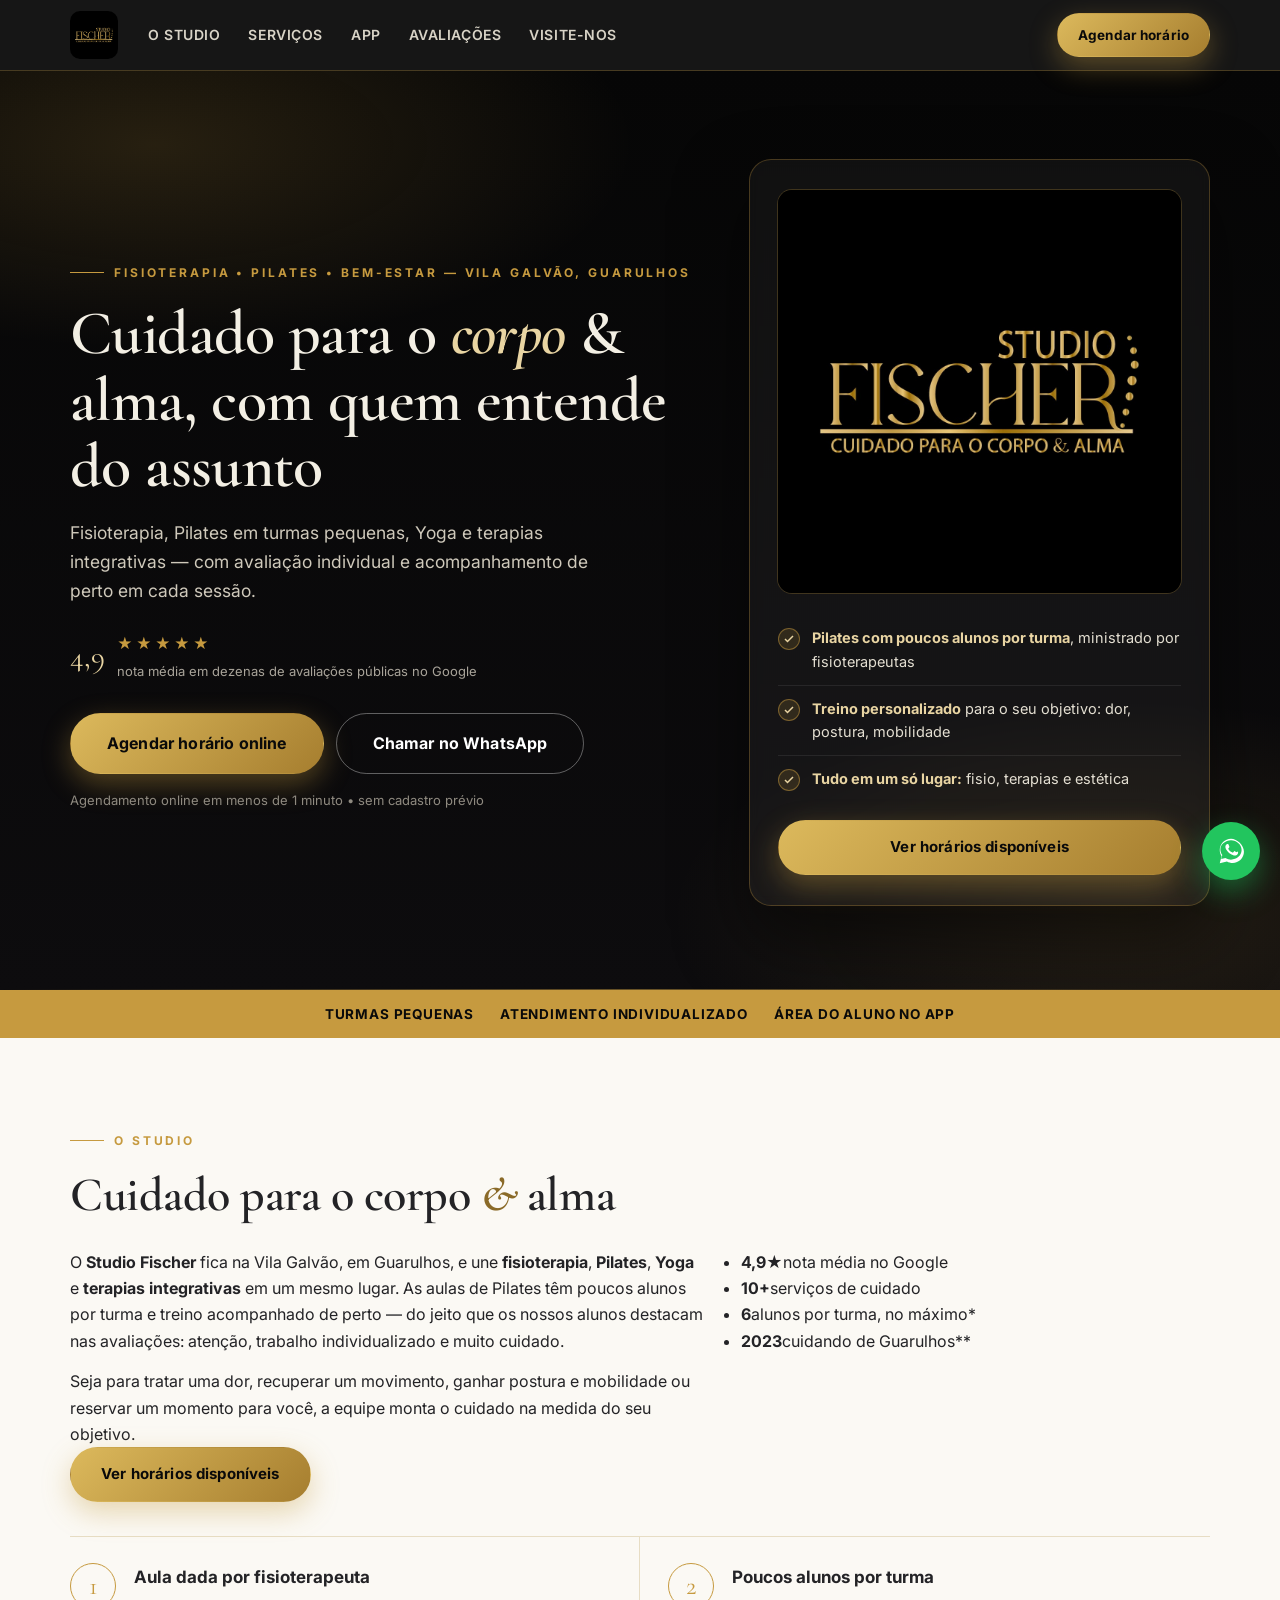
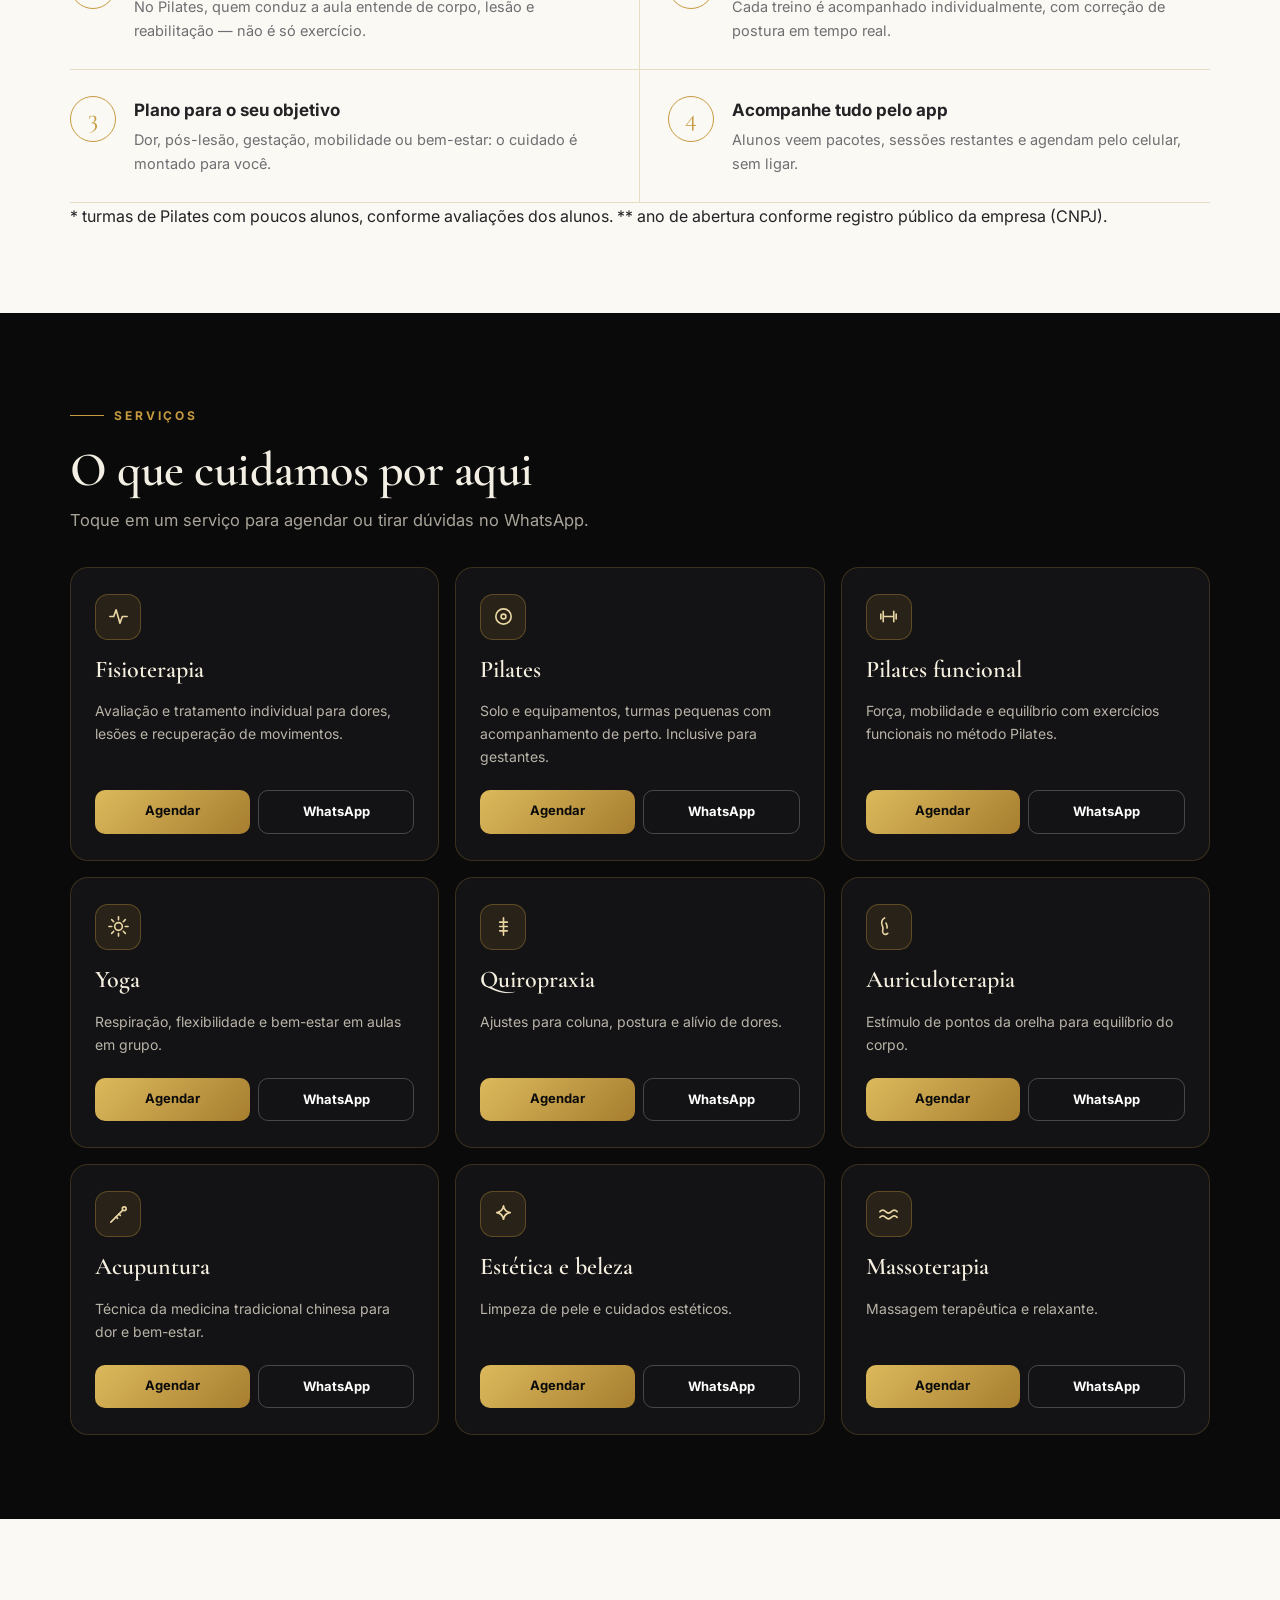
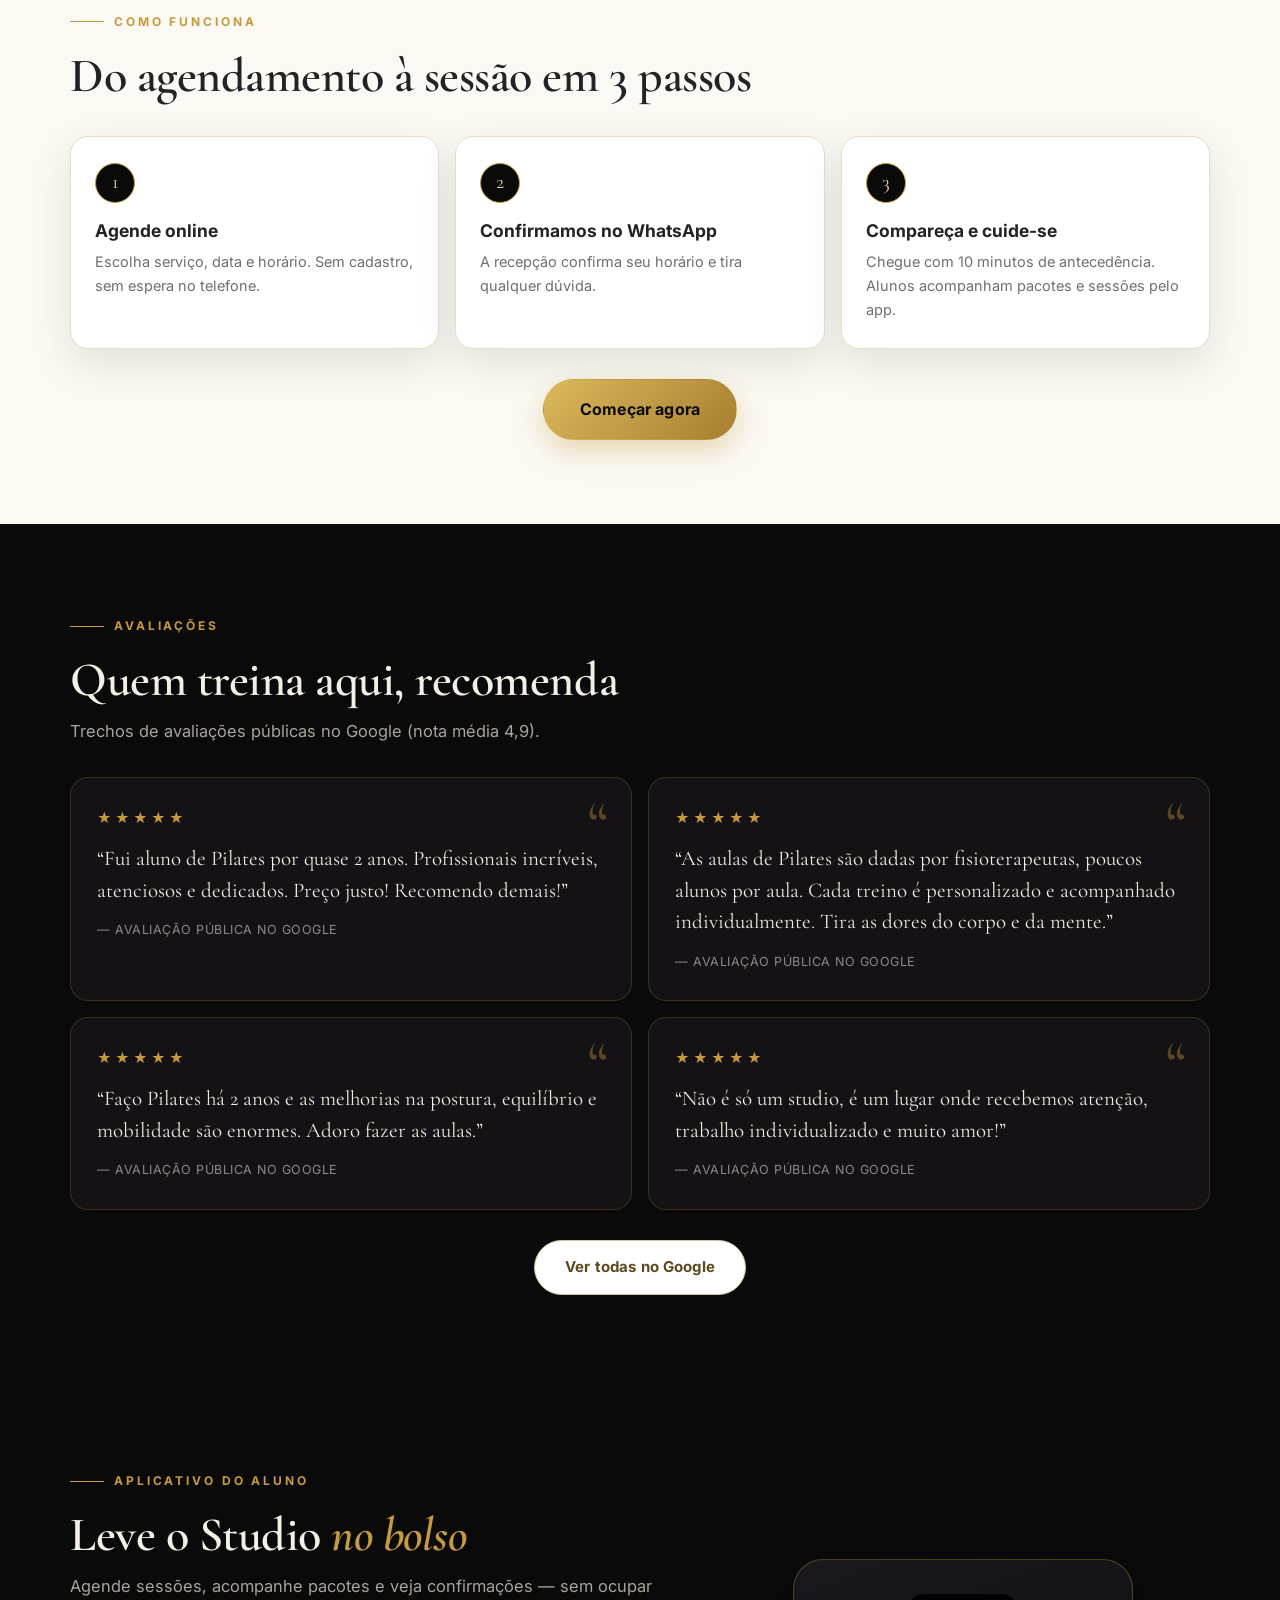
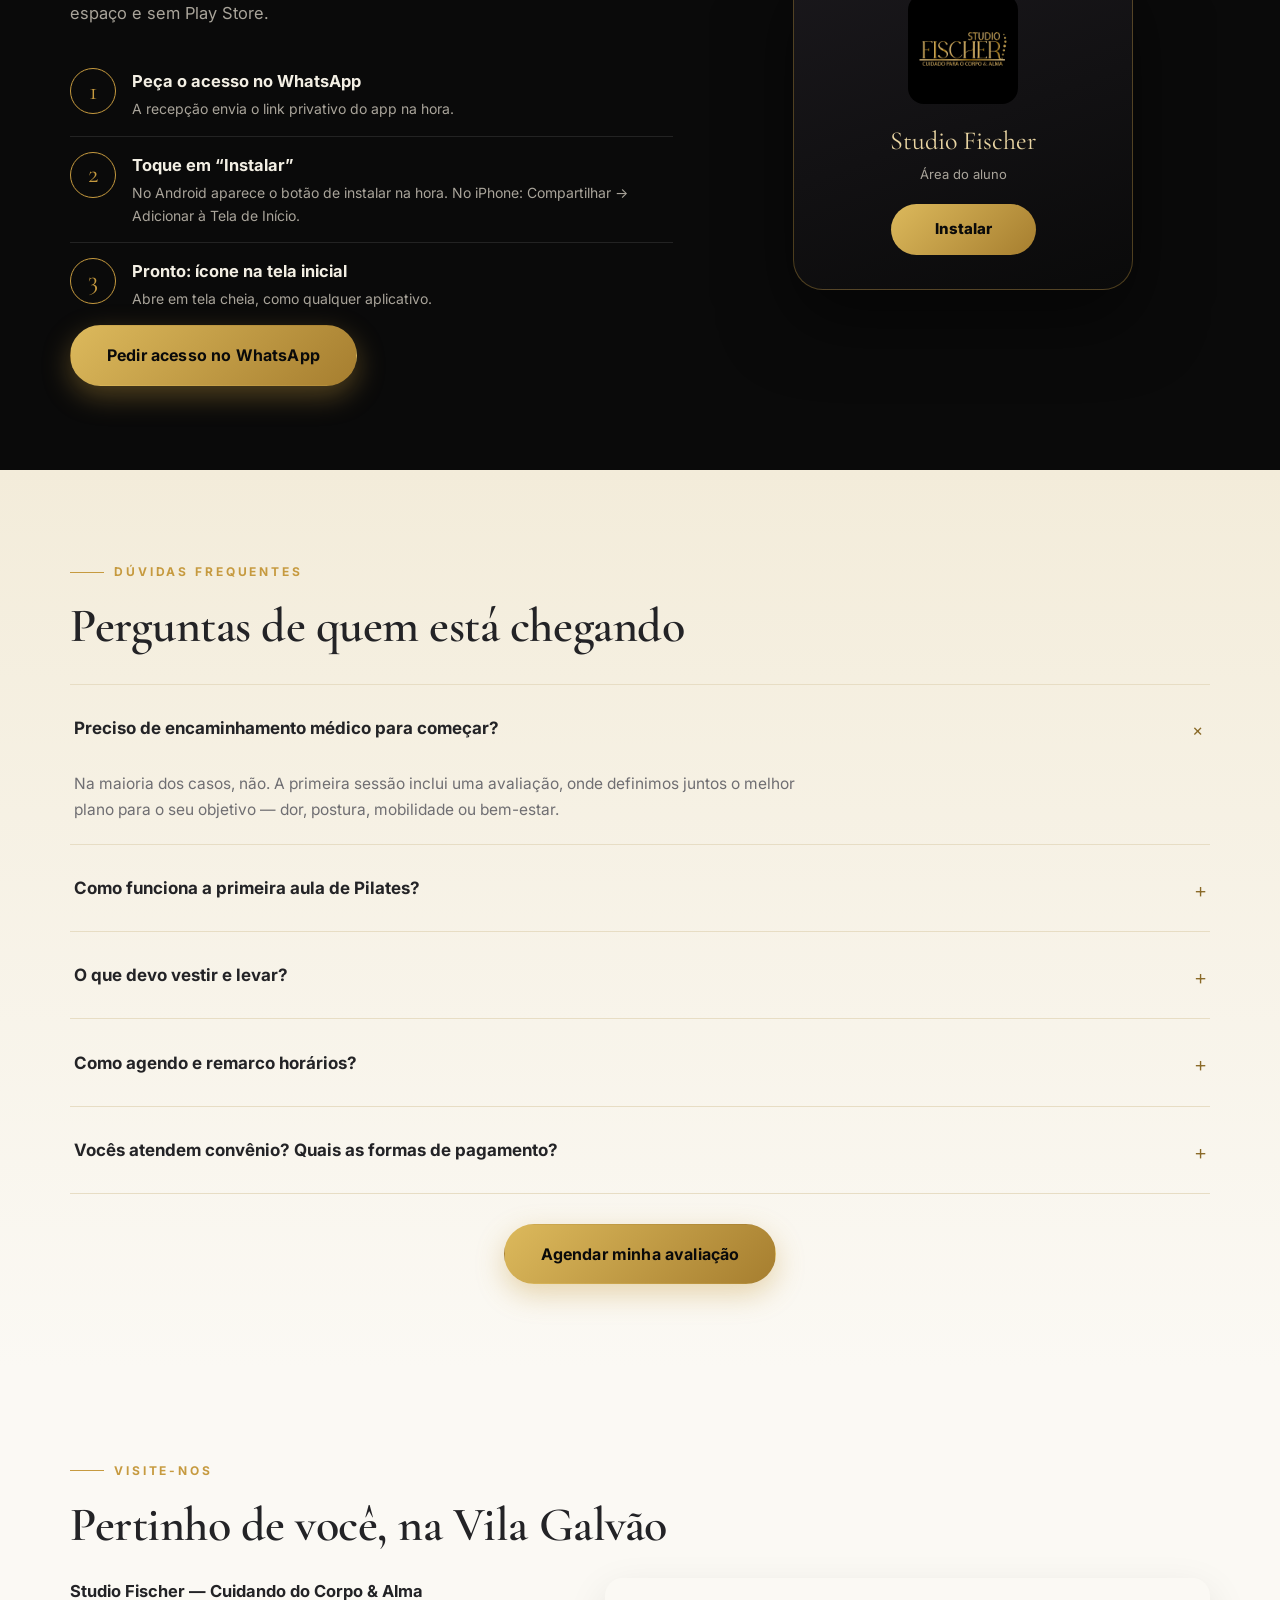
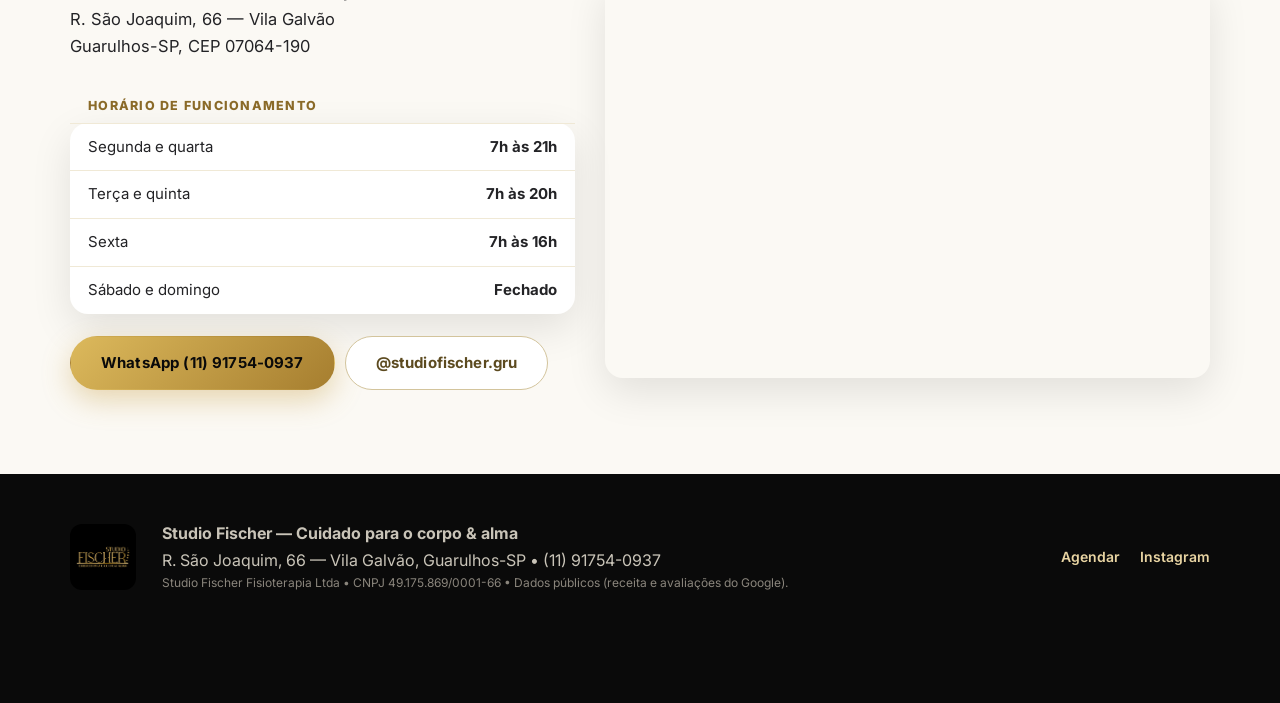
==== commit 3e367d8e: "Remove links públicos para login/portal (acesso via recepção)" ====
--- a/index.html
+++ b/index.html
@@ -117,7 +117,6 @@
             </p>
             <div class="sobre-cta">
               <a class="btn btn-ouro" href="https://studio-fischer.vercel.app/agendar">Ver horários disponíveis</a>
-              <a class="btn btn-linha" href="https://studio-fischer.vercel.app/portal/login">Sou aluno — entrar</a>
             </div>
           </div>
           <ul class="numeros">
@@ -191,12 +190,12 @@
           <h2 class="font-display">Leve o Studio <em>no bolso</em></h2>
           <p class="secao-sub">Agende sessões, acompanhe pacotes e veja confirmações — sem ocupar espaço e sem Play Store.</p>
           <ol class="app-passos">
-            <li><span class="dif-n">1</span><div><b>Toque abaixo para abrir o app</b><p>Ele abre direto na área do aluno.</p></div></li>
+            <li><span class="dif-n">1</span><div><b>Peça o acesso no WhatsApp</b><p>A recepção envia o link privativo do app na hora.</p></div></li>
             <li><span class="dif-n">2</span><div><b>Toque em “Instalar”</b><p>No Android aparece o botão de instalar na hora. No iPhone: Compartilhar → Adicionar à Tela de Início.</p></div></li>
             <li><span class="dif-n">3</span><div><b>Pronto: ícone na tela inicial</b><p>Abre em tela cheia, como qualquer aplicativo.</p></div></li>
           </ol>
           <div class="sobre-cta">
-            <a class="btn btn-ouro btn-lg" href="https://studio-fischer.vercel.app/portal/login">Instalar o app agora</a>
+            <a class="btn btn-ouro btn-lg" href="https://wa.me/5511917540937?text=Ol%C3%A1!%20Quero%20o%20link%20do%20aplicativo%20do%20aluno." target="_blank" rel="noopener">Pedir acesso no WhatsApp</a>
           </div>
         </div>
         <div class="app-mock" aria-hidden="true">
@@ -230,7 +229,7 @@
           </details>
           <details>
             <summary>Como agendo e remarco horários?</summary>
-            <div class="resp">Pelo <a href="https://studio-fischer.vercel.app/agendar">agendamento online</a>, sem cadastro e em menos de 1 minuto. Alunos cadastrados usam o <a href="https://studio-fischer.vercel.app/portal/login">app do aluno</a> para ver pacotes, remarcar e acompanhar sessões.</div>
+            <div class="resp">Pelo <a href="https://studio-fischer.vercel.app/agendar">agendamento online</a>, sem cadastro e em menos de 1 minuto. Alunos cadastrados ganham acesso ao app do aluno (peça o link na recepção) para ver pacotes, remarcar e acompanhar sessões.</div>
           </details>
           <details>
             <summary>Vocês atendem convênio? Quais as formas de pagamento?</summary>
@@ -286,7 +285,6 @@
       </div>
       <div class="rodape-links">
         <a href="https://studio-fischer.vercel.app/agendar">Agendar</a>
-        <a href="https://studio-fischer.vercel.app/portal/login">Área do aluno</a>
         <a href="https://www.instagram.com/studiofischer.gru/" target="_blank" rel="noopener">Instagram</a>
       </div>
     </div>
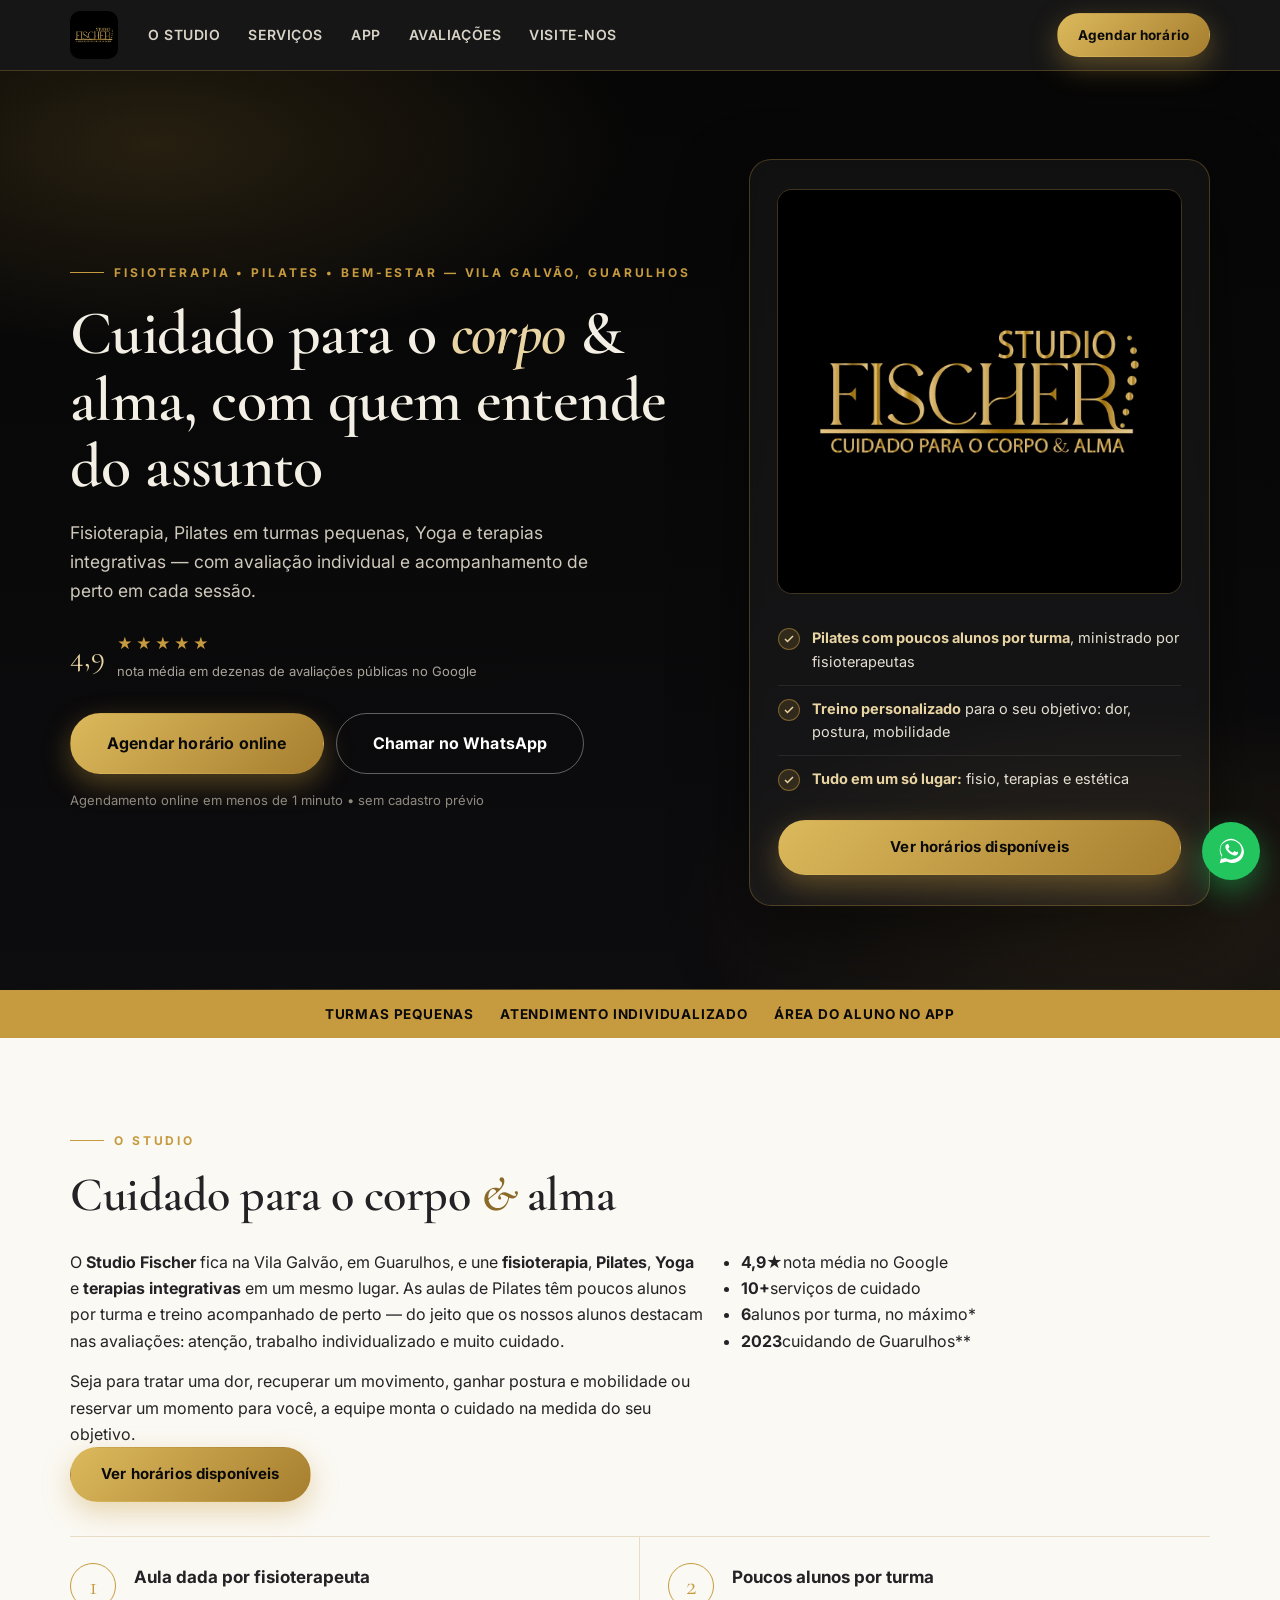
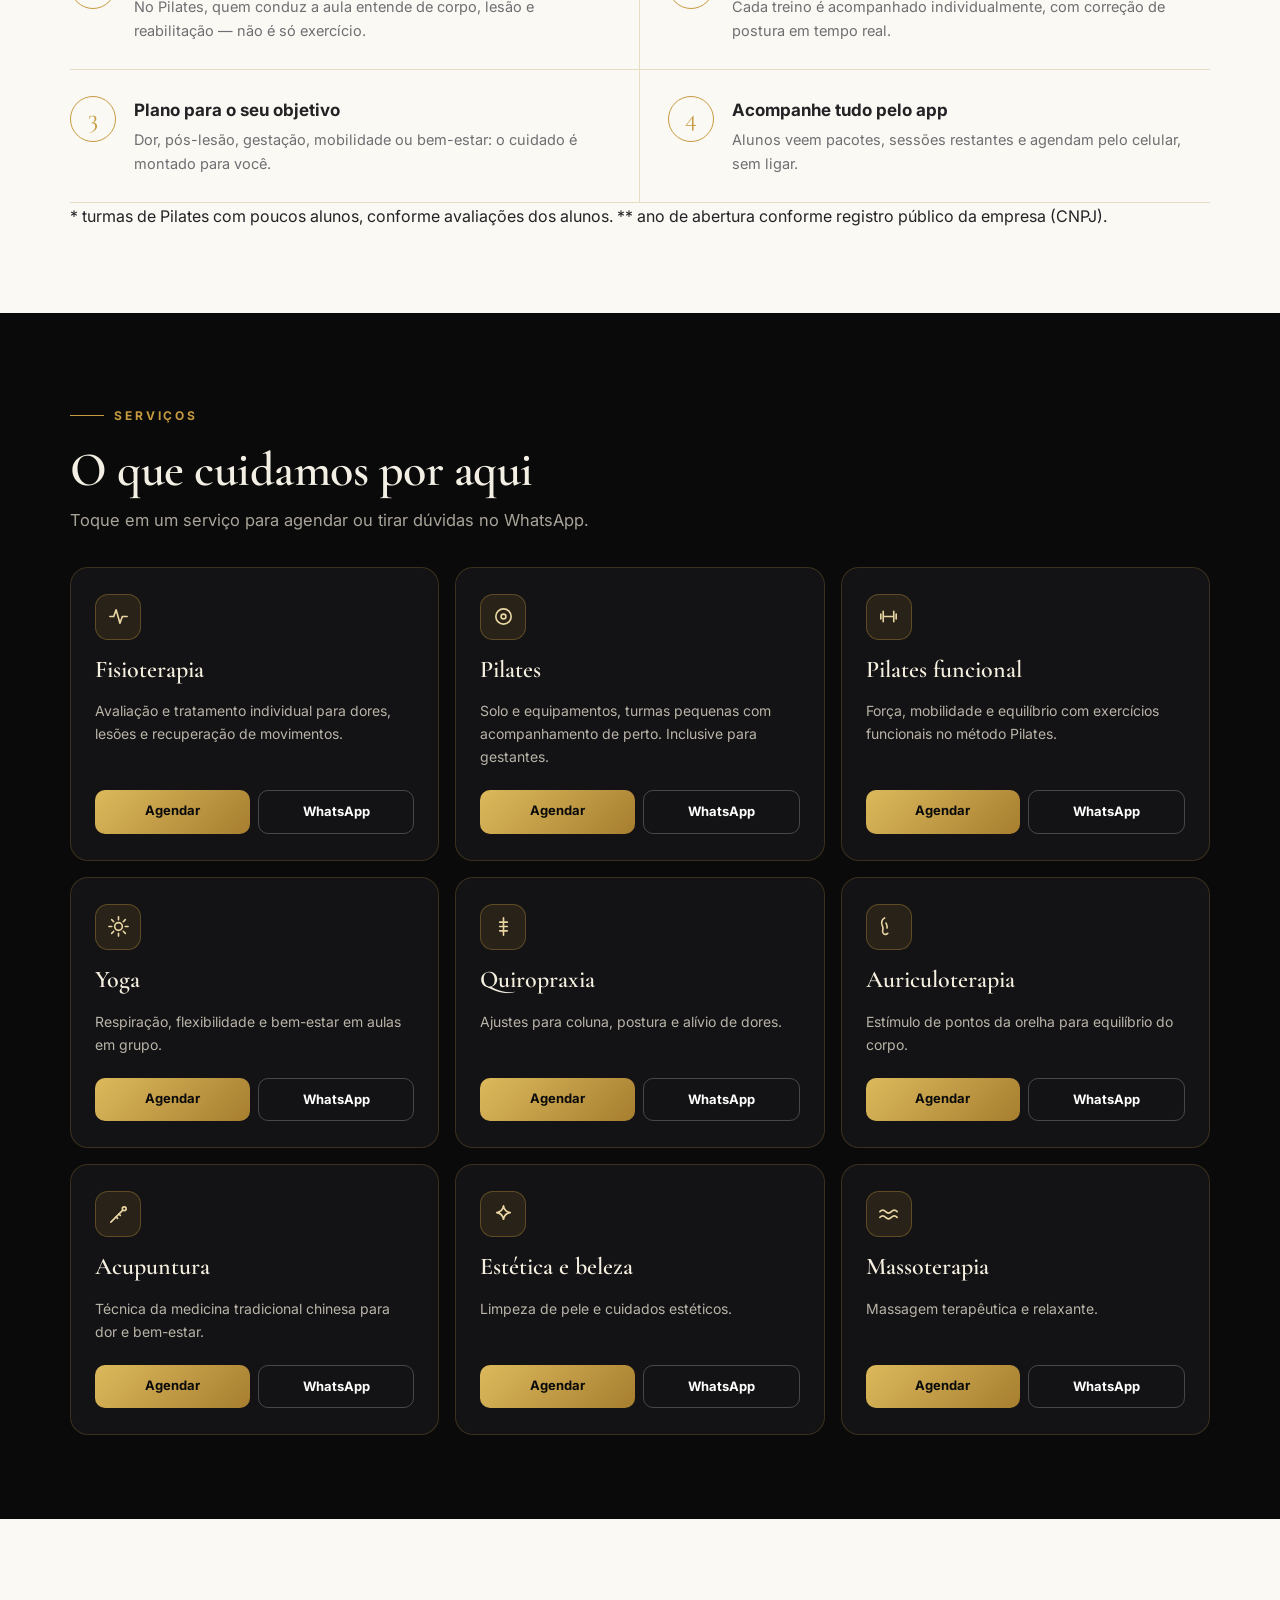
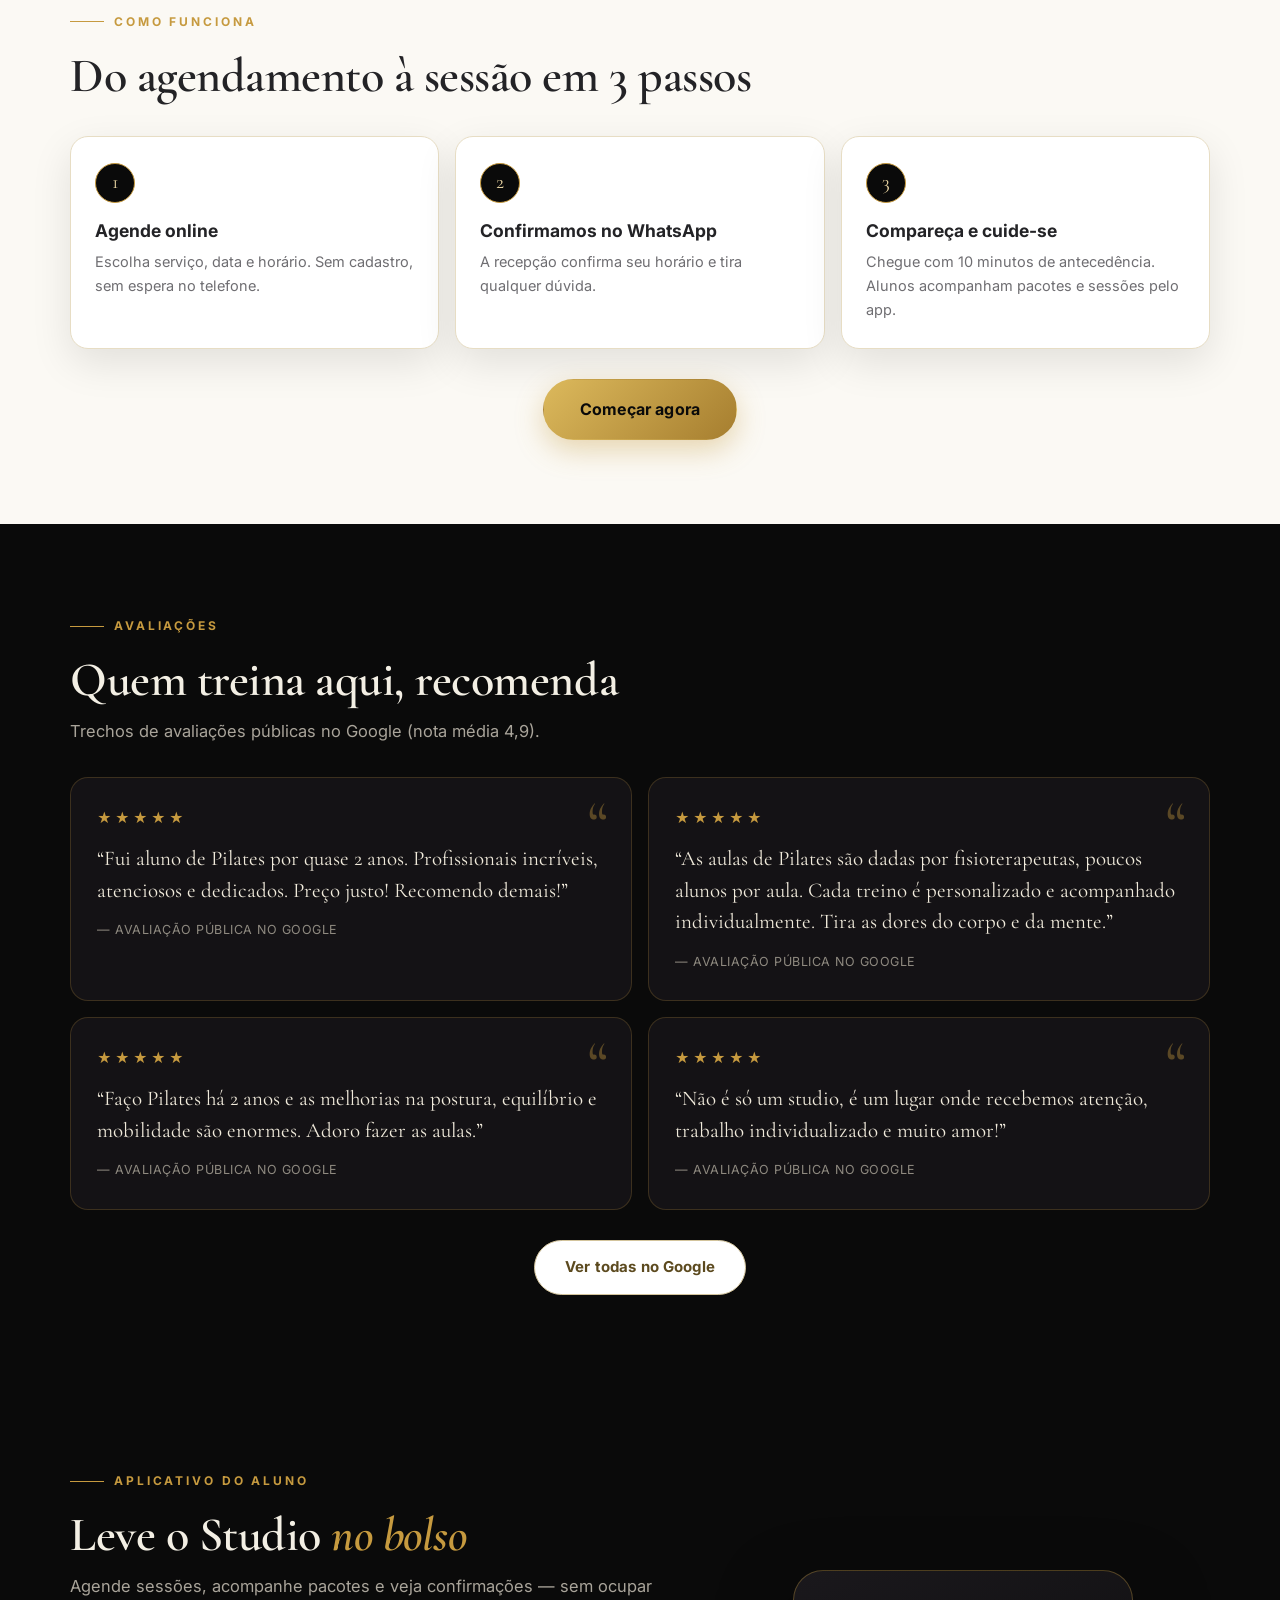
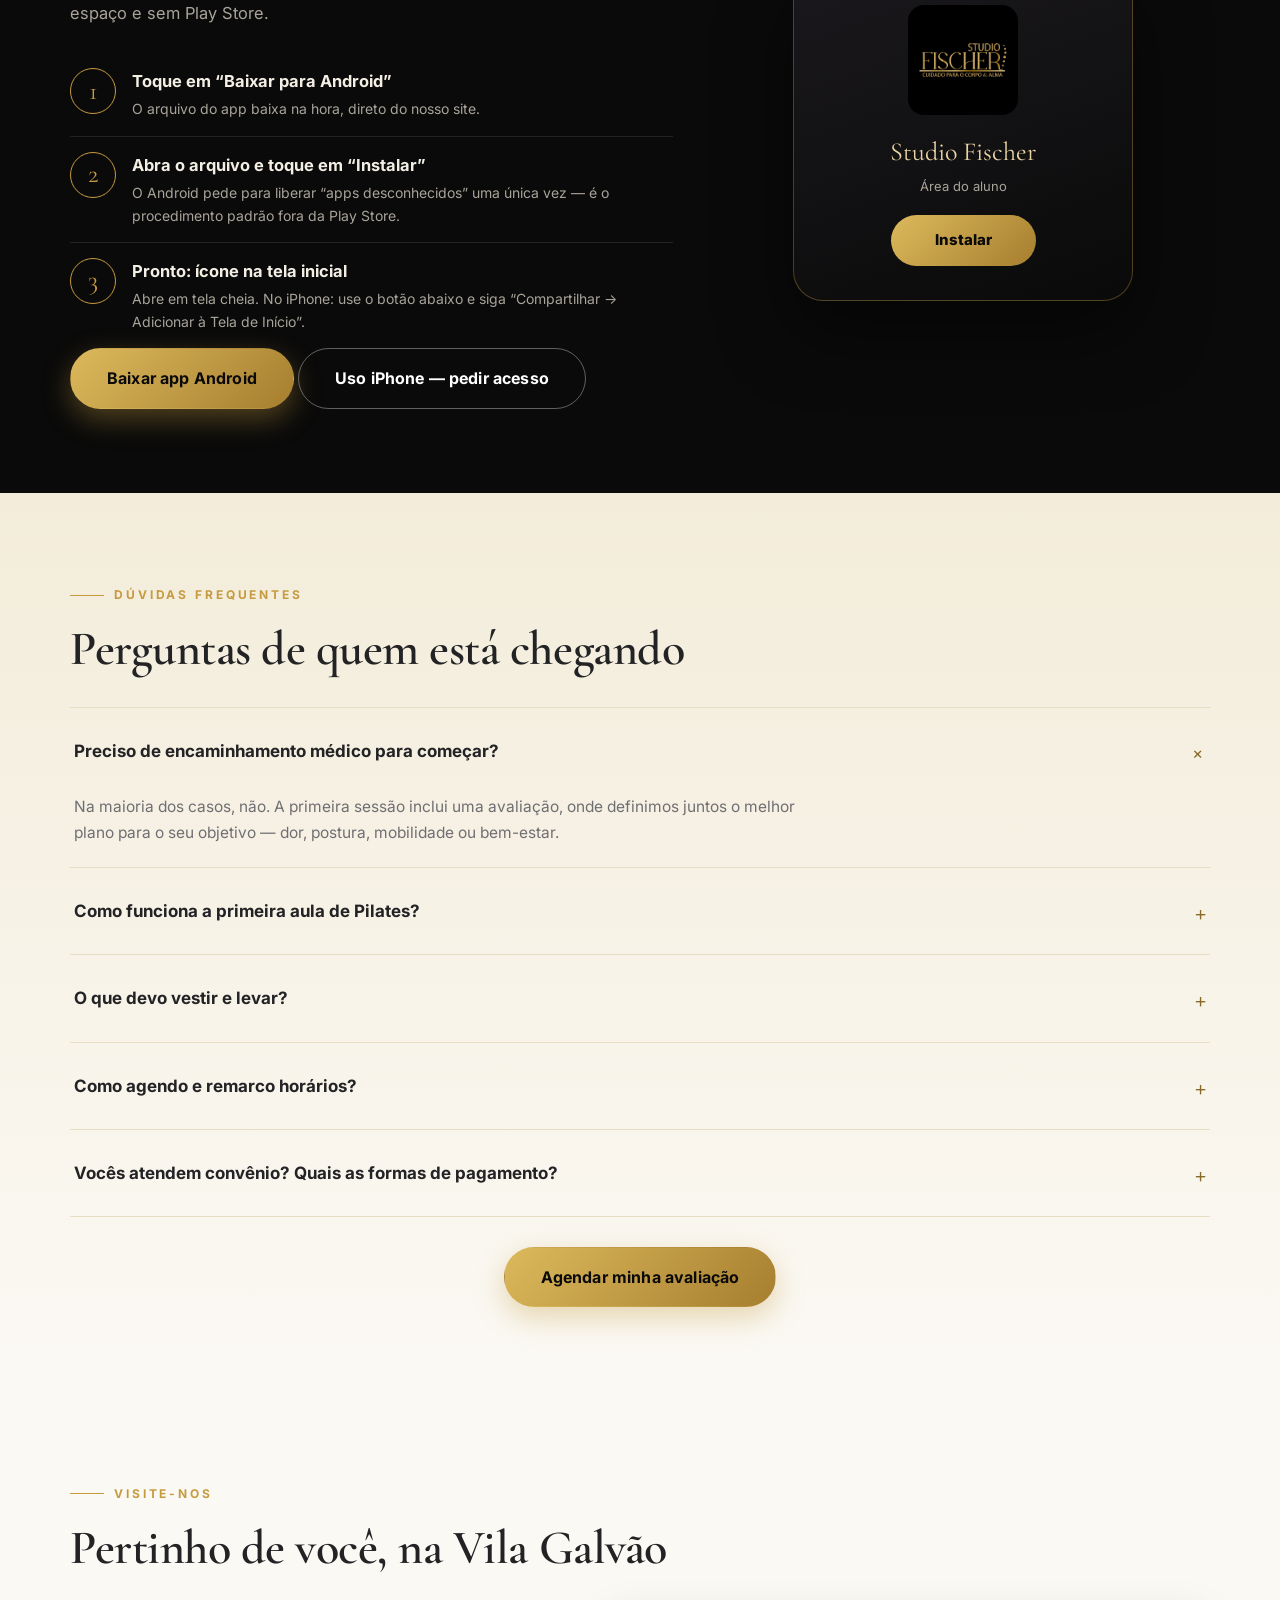
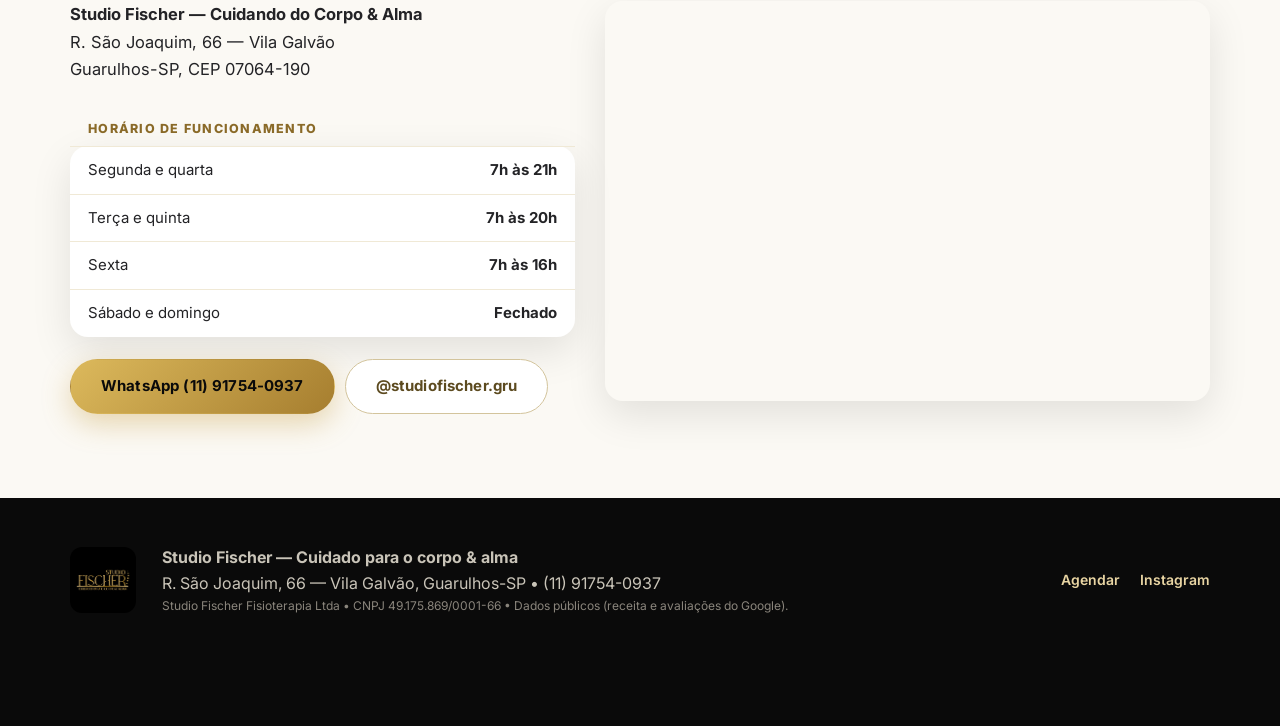
==== commit c9e4cc41: "Download direto do APK no site + caminho iPhone" ====
--- a/index.html
+++ b/index.html
@@ -190,12 +190,13 @@
           <h2 class="font-display">Leve o Studio <em>no bolso</em></h2>
           <p class="secao-sub">Agende sessões, acompanhe pacotes e veja confirmações — sem ocupar espaço e sem Play Store.</p>
           <ol class="app-passos">
-            <li><span class="dif-n">1</span><div><b>Peça o acesso no WhatsApp</b><p>A recepção envia o link privativo do app na hora.</p></div></li>
-            <li><span class="dif-n">2</span><div><b>Toque em “Instalar”</b><p>No Android aparece o botão de instalar na hora. No iPhone: Compartilhar → Adicionar à Tela de Início.</p></div></li>
-            <li><span class="dif-n">3</span><div><b>Pronto: ícone na tela inicial</b><p>Abre em tela cheia, como qualquer aplicativo.</p></div></li>
+            <li><span class="dif-n">1</span><div><b>Toque em “Baixar para Android”</b><p>O arquivo do app baixa na hora, direto do nosso site.</p></div></li>
+            <li><span class="dif-n">2</span><div><b>Abra o arquivo e toque em “Instalar”</b><p>O Android pede para liberar “apps desconhecidos” uma única vez — é o procedimento padrão fora da Play Store.</p></div></li>
+            <li><span class="dif-n">3</span><div><b>Pronto: ícone na tela inicial</b><p>Abre em tela cheia. No iPhone: use o botão abaixo e siga “Compartilhar → Adicionar à Tela de Início”.</p></div></li>
           </ol>
           <div class="sobre-cta">
-            <a class="btn btn-ouro btn-lg" href="https://wa.me/5511917540937?text=Ol%C3%A1!%20Quero%20o%20link%20do%20aplicativo%20do%20aluno." target="_blank" rel="noopener">Pedir acesso no WhatsApp</a>
+            <a class="btn btn-ouro btn-lg" href="studio-fischer-app.apk" download="studio-fischer-app.apk">Baixar app Android</a>
+            <a class="btn btn-ghost btn-lg" href="https://wa.me/5511917540937?text=Ol%C3%A1!%20Uso%20iPhone%20e%20quero%20o%20link%20do%20aplicativo%20do%20aluno." target="_blank" rel="noopener">Uso iPhone — pedir acesso</a>
           </div>
         </div>
         <div class="app-mock" aria-hidden="true">
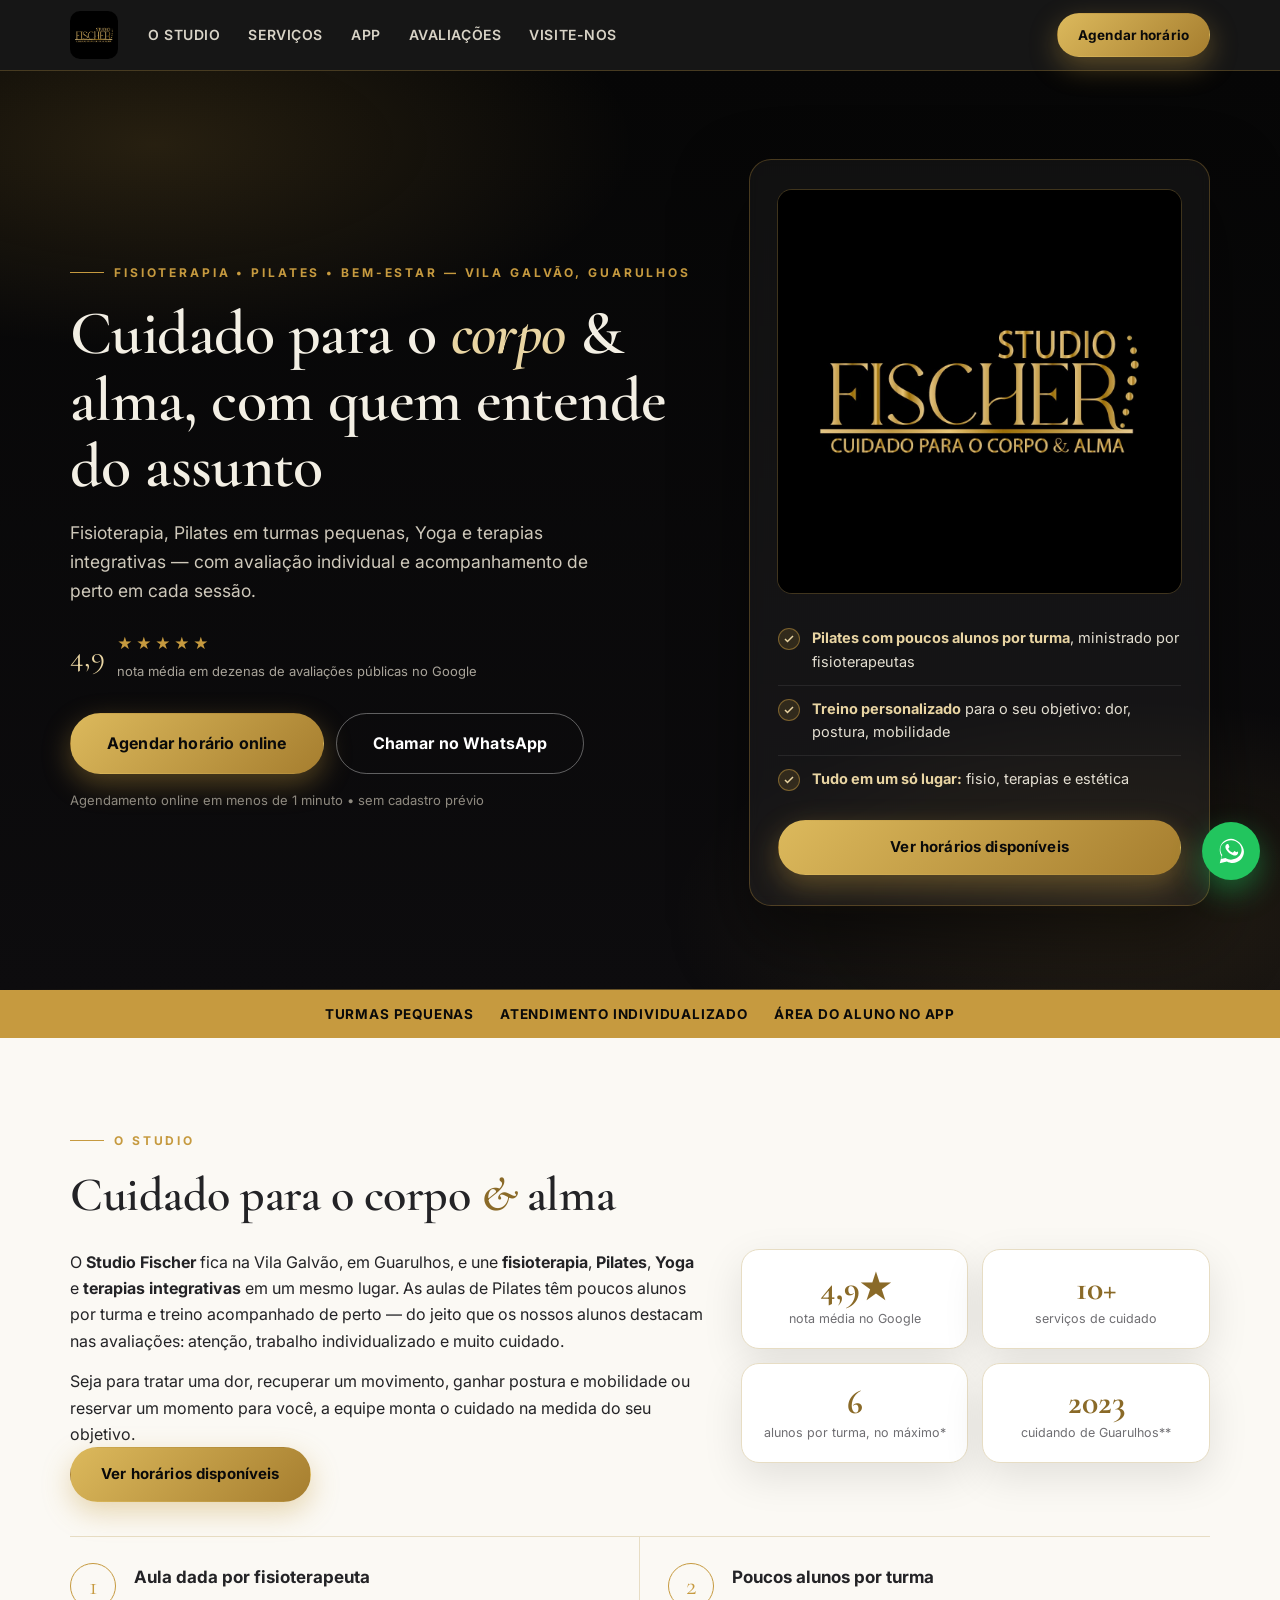
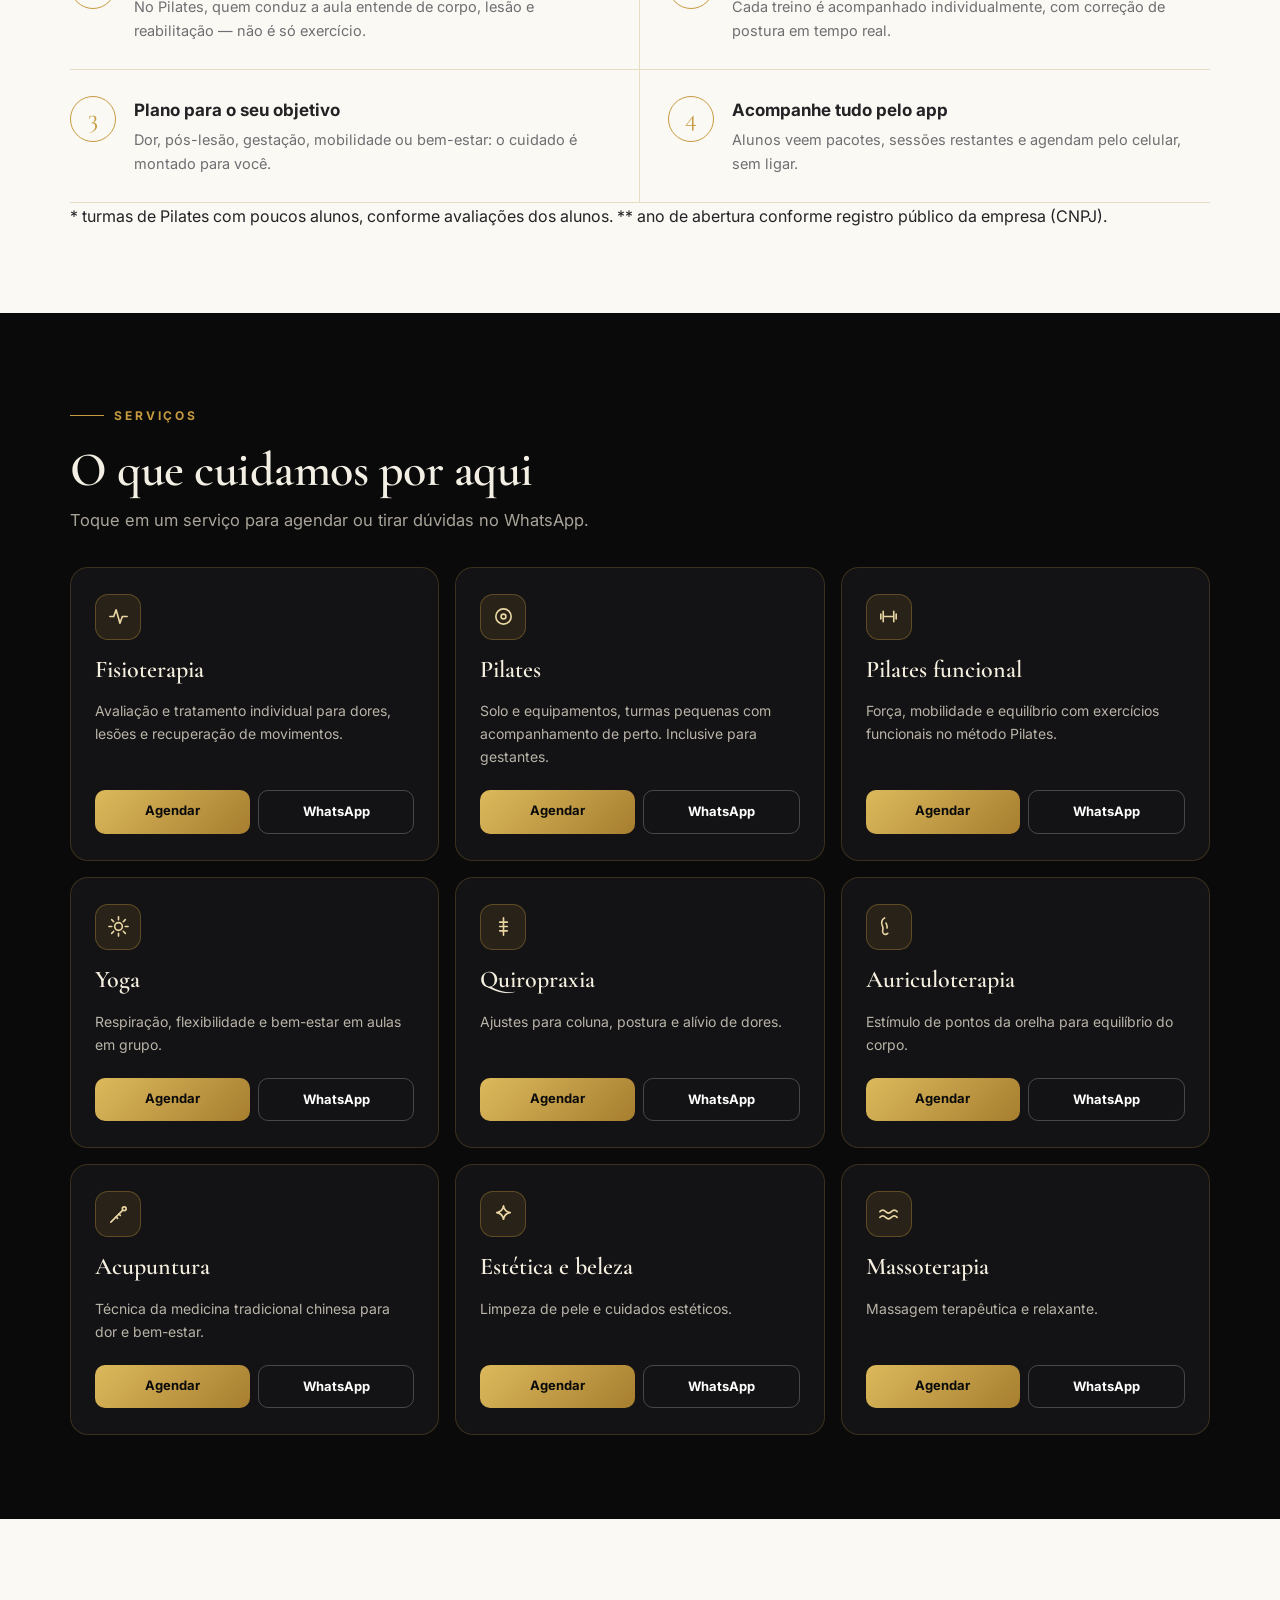
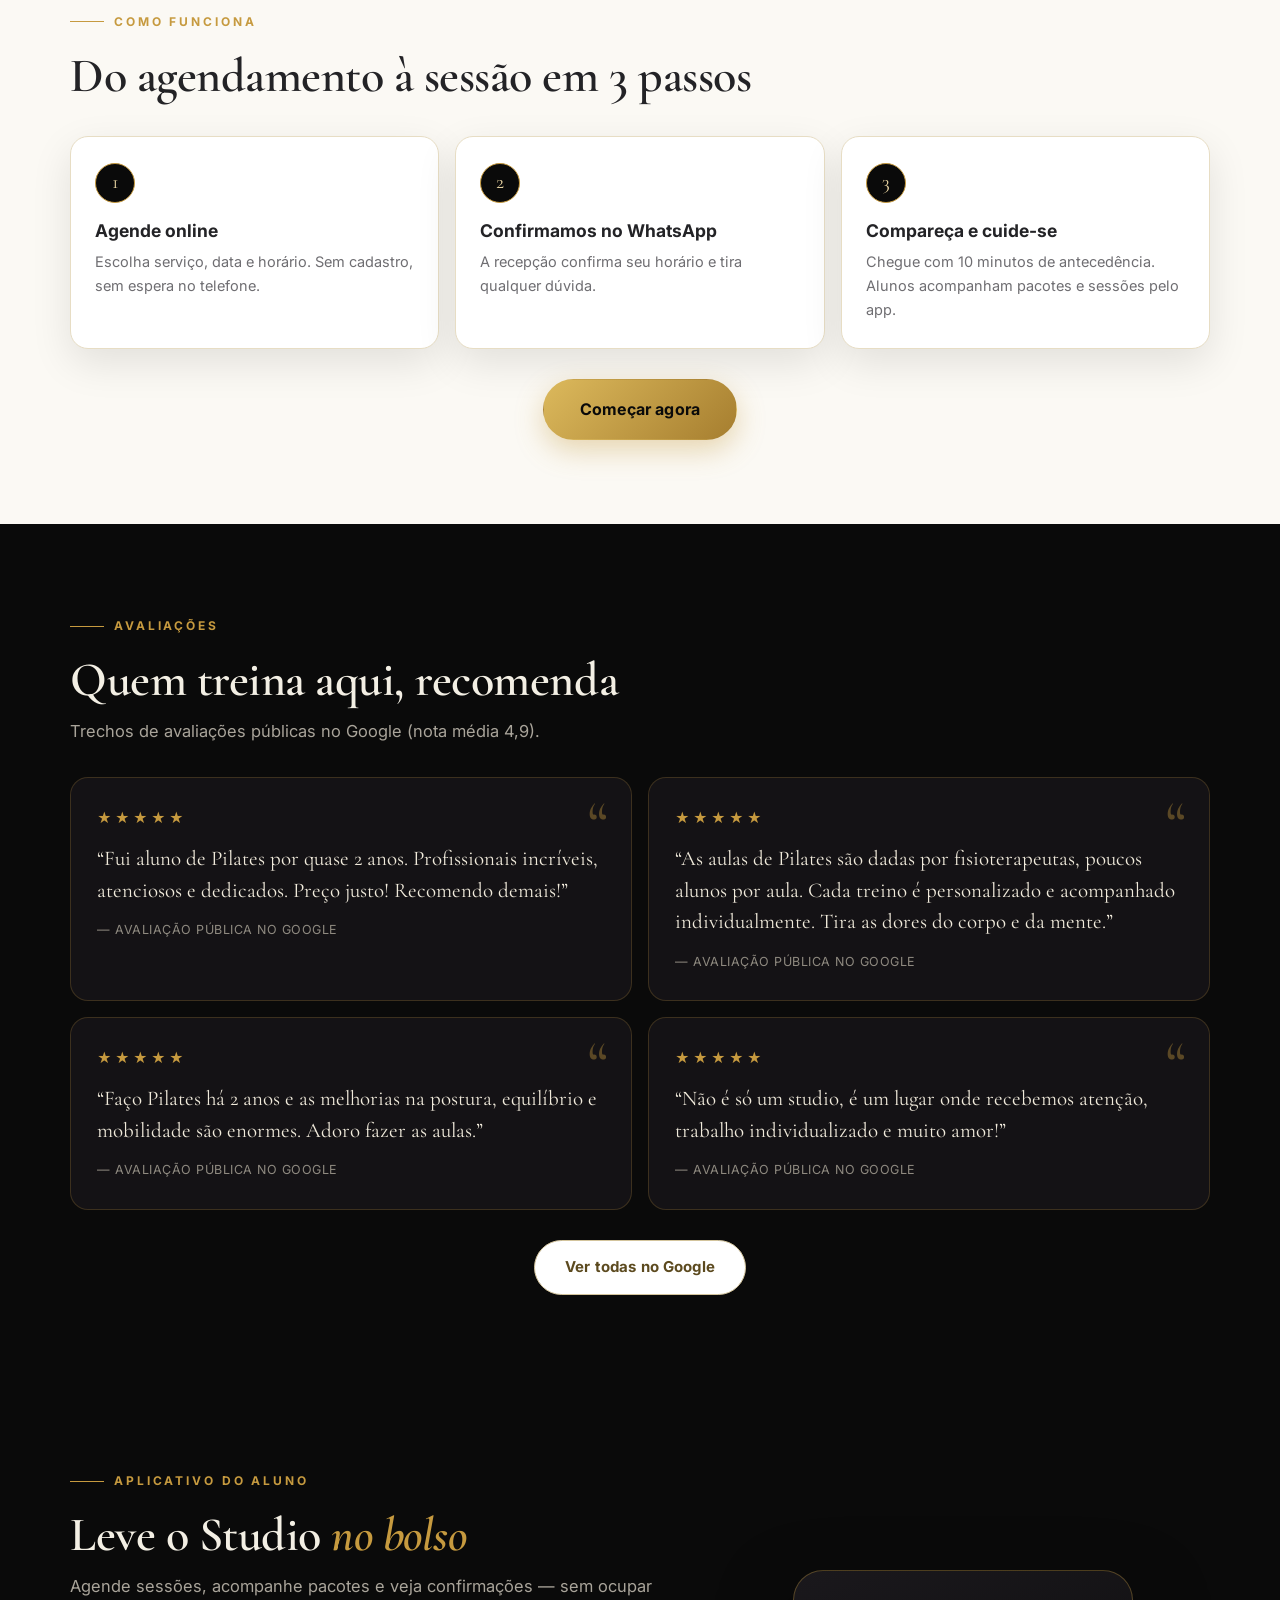
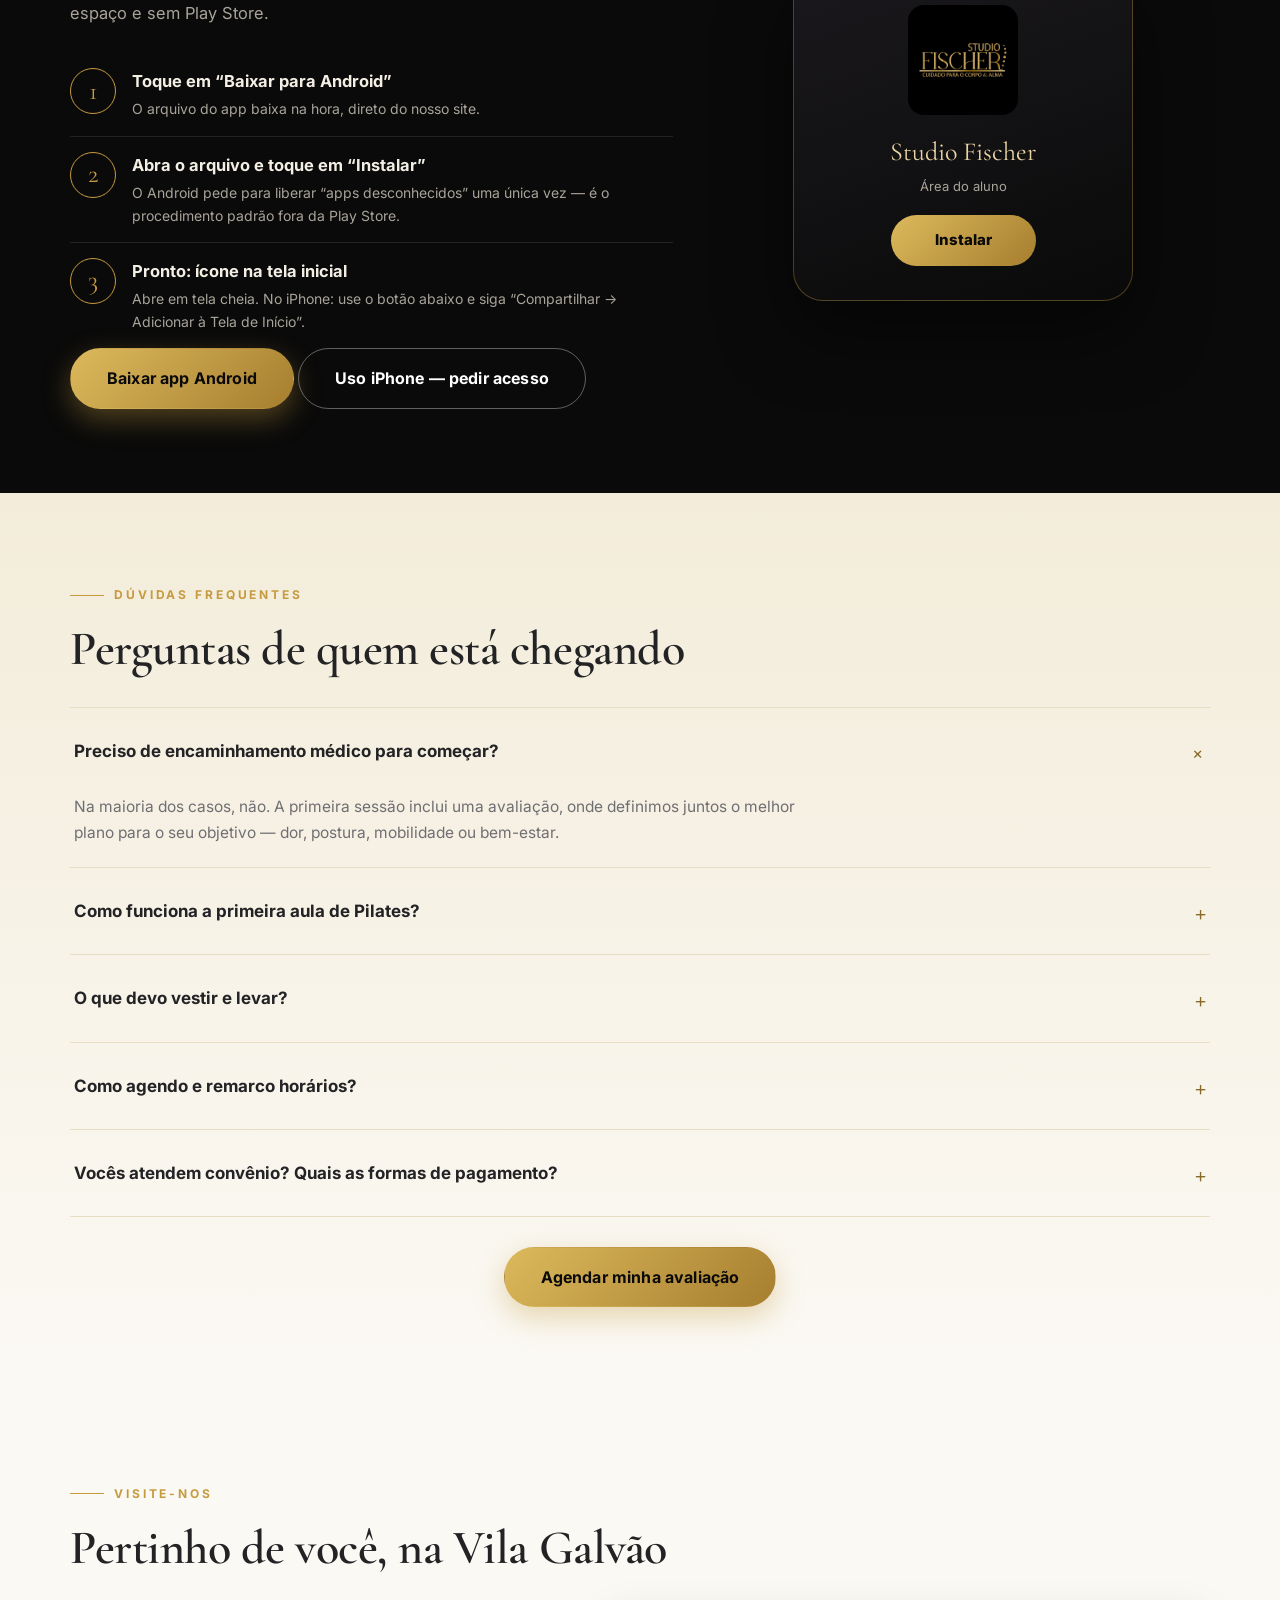
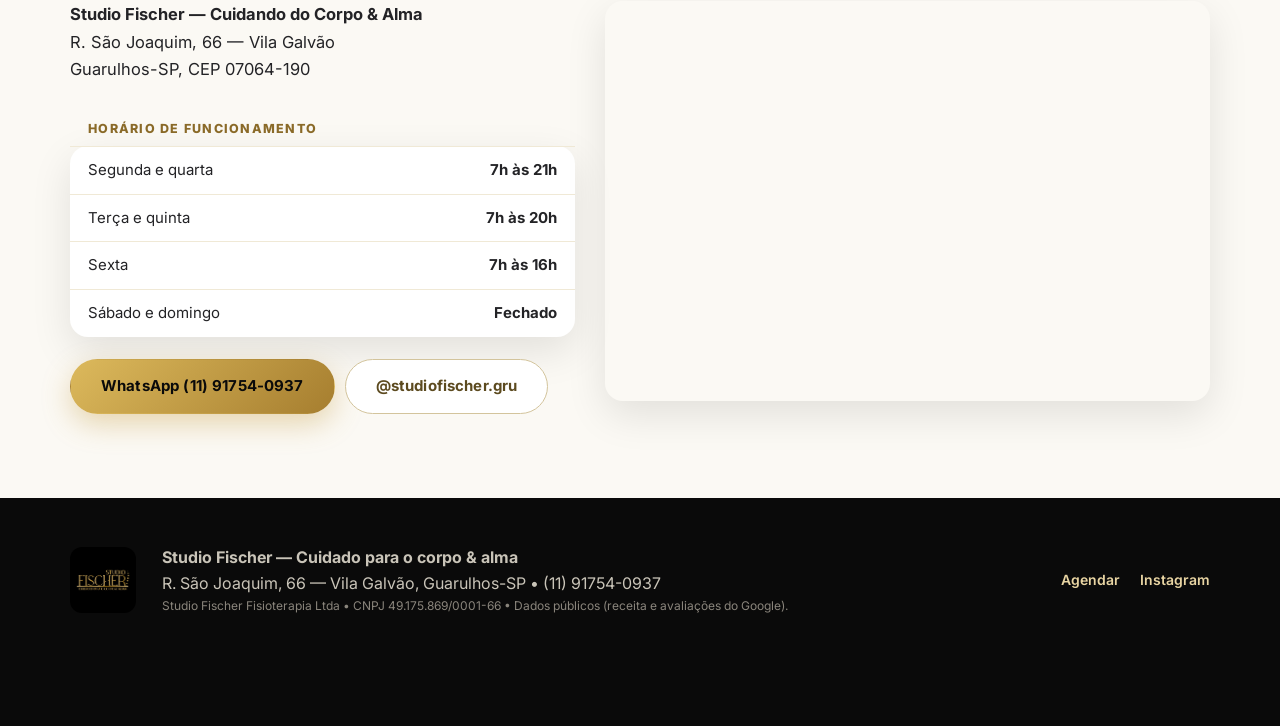
==== commit 41803043: "Site mobile: corrige grid do Sobre, numeros, menu e alvos de toque" ====
--- a/index.html
+++ b/index.html
@@ -50,6 +50,7 @@
     <nav class="menu-mob" id="menuMob" aria-label="Menu móvel">
       <a href="#sobre">O Studio</a>
       <a href="#servicos">Serviços</a>
+      <a href="#app">Aplicativo</a>
       <a href="#depoimentos">Avaliações</a>
       <a href="#visita">Visite-nos</a>
       <a class="btn btn-ouro" href="https://studio-fischer.vercel.app/agendar">Agendar horário</a>
--- a/styles.css
+++ b/styles.css
@@ -16,16 +16,19 @@
   --sans: 'Inter', system-ui, -apple-system, 'Segoe UI', sans-serif;
 }
 * { box-sizing: border-box; margin: 0; padding: 0; }
-html { scroll-behavior: smooth; }
+html { scroll-behavior: smooth; scroll-padding-top: 86px; }
 body {
   font-family: var(--sans);
   color: var(--texto);
   background: var(--papel);
   line-height: 1.65;
+  overflow-x: hidden;
   -webkit-font-smoothing: antialiased;
+  -webkit-tap-highlight-color: rgba(198, 154, 63, 0.2);
 }
 img { max-width: 100%; display: block; }
 a { color: inherit; }
+section, footer { scroll-margin-top: 86px; }
 .wrap { width: min(1140px, 100% - 44px); margin: 0 auto; }
 .font-display { font-family: var(--serif); }
 .centro { text-align: center; margin-top: 30px; }
@@ -68,10 +71,15 @@
 .menu a:hover { color: var(--ouro-claro); }
 .topo-cta { margin-left: auto; display: flex; align-items: center; gap: 10px; }
 .hamb { display: none; background: none; border: 1px solid rgba(255,255,255,.25); border-radius: 10px; padding: 9px 10px; cursor: pointer; }
-.hamb span { display: block; width: 20px; height: 2px; background: #fff; margin: 4px 0; border-radius: 2px; }
-.menu-mob { display: none; flex-direction: column; gap: 4px; padding: 6px 22px 18px; }
-.menu-mob a:not(.btn) { color: #e9e4d6; text-decoration: none; font-weight: 600; padding: 11px 2px; border-bottom: 1px solid rgba(255,255,255,.08); font-size: 15px; }
+.hamb span { display: block; width: 20px; height: 2px; background: #fff; margin: 4px 0; border-radius: 2px; transition: transform 0.2s ease, opacity 0.2s ease; }
+.hamb[aria-expanded='true'] span:nth-child(1) { transform: translateY(6px) rotate(45deg); }
+.hamb[aria-expanded='true'] span:nth-child(2) { opacity: 0; }
+.hamb[aria-expanded='true'] span:nth-child(3) { transform: translateY(-6px) rotate(-45deg); }
+.menu-mob { display: none; flex-direction: column; gap: 4px; padding: 6px 16px 18px; max-height: calc(100dvh - 64px); overflow-y: auto; }
+.menu-mob a:not(.btn) { color: #e9e4d6; text-decoration: none; font-weight: 600; padding: 13px 2px; border-bottom: 1px solid rgba(255,255,255,.08); font-size: 15px; }
+.menu-mob .btn { margin-top: 12px; }
 .menu-mob.aberto { display: flex; }
+body.menu-aberto { overflow: hidden; }
 
 /* ---------- hero ---------- */
 .hero {
@@ -159,6 +167,18 @@
 }
 .dif b { font-size: 17px; display: block; margin-bottom: 4px; }
 .dif p { font-size: 14.5px; color: var(--cinza); }
+
+/* ---------- números ---------- */
+.numeros { list-style: none; display: grid; grid-template-columns: 1fr 1fr; gap: 14px; }
+.numeros li {
+  background: #fff; border: 1px solid var(--linha); border-radius: var(--raio);
+  padding: 20px 16px; text-align: center; box-shadow: var(--sombra);
+}
+.numeros b {
+  display: block; font-family: var(--serif); font-size: 34px;
+  color: var(--ouro-escuro); line-height: 1.1;
+}
+.numeros span { display: block; font-size: 12.5px; color: var(--cinza); margin-top: 4px; line-height: 1.35; }
 
 /* ---------- serviços ---------- */
 .grade-servicos { display: grid; grid-template-columns: repeat(3, 1fr); gap: 16px; margin-top: 32px; }
@@ -304,29 +324,80 @@
 .cta-fixa .wa { border: 1px solid rgba(255,255,255,.3); color: #fff; }
 
 /* ---------- responsivo ---------- */
-@media (max-width: 960px) {
-  .hero-grid { grid-template-columns: 1fr; gap: 40px; }
-  .hero-card { max-width: 560px; margin: 0 auto; width: 100%; }
-  .grade-servicos { grid-template-columns: repeat(2, 1fr); }
-  .passos { grid-template-columns: 1fr; }
-  .grade-depo { grid-template-columns: 1fr; }
-  .sobre-grid-difs, .visita-grid, .app-grid { grid-template-columns: 1fr; }
-}
 .sobre-grid-difs { display: grid; grid-template-columns: 1.15fr 0.85fr; gap: 36px; margin-top: 26px; align-items: start; }
 .sobre-grid-difs > div > p + p { margin-top: 14px; }
+
+@media (max-width: 1024px) {
+  .grade-servicos { grid-template-columns: repeat(2, 1fr); }
+  .hero-grid { gap: 40px; }
+}
+
+@media (max-width: 960px) {
+  .hero-grid, .sobre-grid-difs, .visita-grid, .app-grid, .difs,
+  .grade-depo, .passos { grid-template-columns: 1fr; }
+  .hero-card { max-width: 560px; margin: 0 auto; width: 100%; }
+  .dif { padding: 20px 0; border-right: 0 !important; }
+  .dif:nth-child(even) { padding-left: 0; }
+  .mapa iframe { height: 300px; }
+  .app-mock { max-width: 300px; }
+}
+
 @media (max-width: 760px) {
   .menu, .topo-cta .btn { display: none; }
   .hamb { display: block; }
-  .secao { padding: 58px 0; }
-  .hero { padding: 60px 0 58px; }
+  .wrap { width: calc(100% - 32px); }
+  .secao { padding: 52px 0; }
+  .hero { padding: 56px 0 54px; }
+  .hero-grid { gap: 32px; }
+  .kicker { font-size: 11px; letter-spacing: 0.16em; margin-bottom: 14px; }
+  .hero-prova { flex-wrap: wrap; }
   .cta-fixa { display: flex; }
+  .zap { bottom: 84px; right: 14px; width: 52px; height: 52px; }
   footer { padding-bottom: 150px; }
-  body { padding-bottom: 0; }
-}
+  .contato-botoes .btn { flex: 1 1 100%; }
+  .horarios { font-size: 14px; }
+  .horarios td { padding: 9px 12px; }
+  .numeros { gap: 10px; }
+  .numeros li { padding: 14px 8px; }
+  .numeros b { font-size: 28px; }
+  .numeros span { font-size: 11.5px; }
+  .topo-in { gap: 14px; }
+  .marca img { height: 42px; }
+  .depo blockquote { font-size: 19px; }
+  .depo { padding: 24px 20px; }
+  .depo::before { font-size: 52px; top: 10px; right: 16px; }
+  .svc { padding: 22px 20px; }
+  .passos li, .svc { padding: 22px 20px; }
+  .faq summary { font-size: 16px; padding: 18px 2px; }
+  .faq .resp { font-size: 15px; }
+  .btn { min-height: 46px; }
+  .btn-lg { padding: 15px 26px; font-size: 15.5px; }
+  .btn-sm { padding: 11px 20px; }
+}
+
 @media (min-width: 761px) {
   .menu-mob { display: none !important; }
 }
+
 @media (max-width: 560px) {
   .grade-servicos { grid-template-columns: 1fr; }
-  .hero-botoes .btn { width: 100%; }
-}
+  .hero-botoes .btn, .sobre-cta .btn { flex: 1 1 100%; }
+  .hero h1 { font-size: 34px; }
+  .hero-sub { font-size: 16px; }
+  .secao h2 { font-size: 28px; }
+  .hero-card { padding: 24px 20px; }
+  .hero-prova .nota { font-size: 26px; }
+  .svc .links a { padding: 12px 6px; }
+  .dif { gap: 14px; }
+  .dif-n { width: 40px; height: 40px; font-size: 22px; }
+  .dif b { font-size: 16px; }
+  .app-mock { padding: 26px 20px; border-radius: 24px; }
+  .rodape-in { flex-direction: column; align-items: flex-start; gap: 18px; }
+  .rodape-links { margin-left: 0; }
+  .cta-fixa a { font-size: 14px; padding: 14px 4px; }
+}
+
+/* toque */
+@media (hover: none) {
+  .svc:hover, .zap:hover { transform: none; }
+}
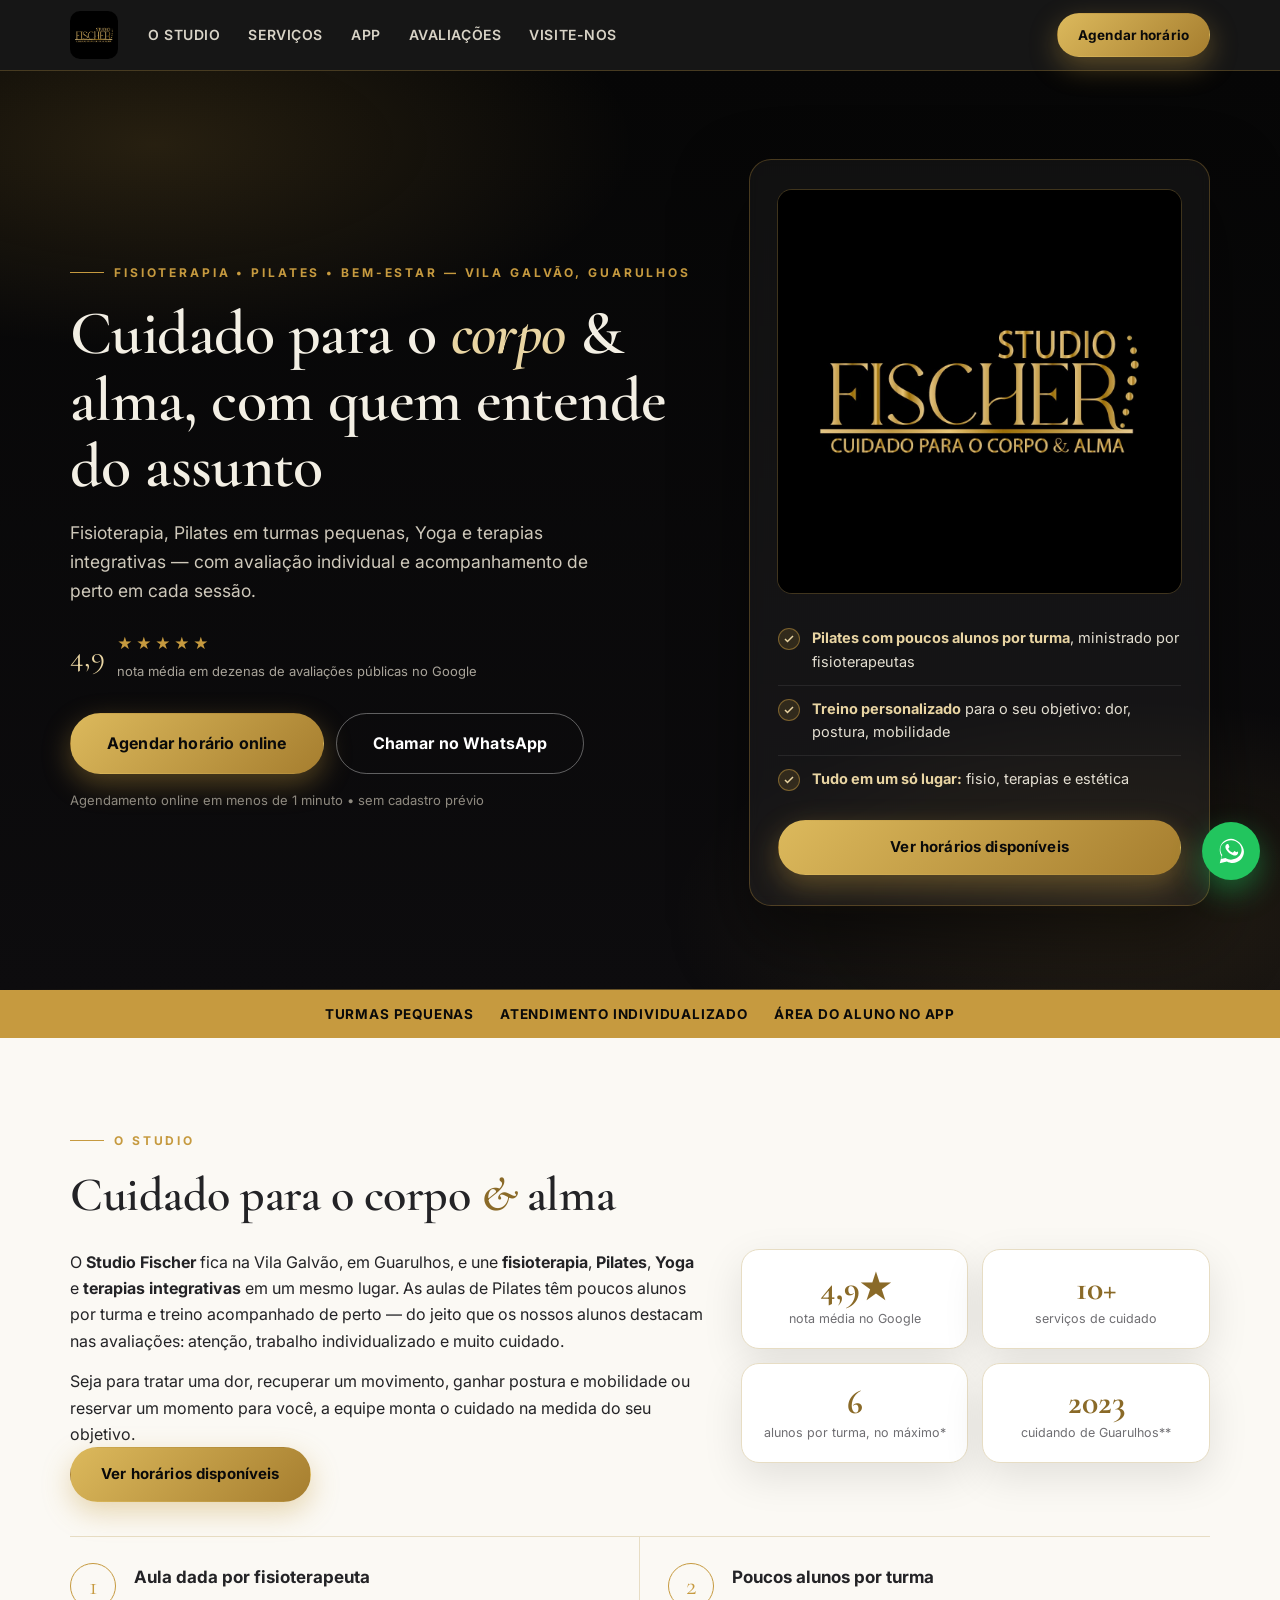
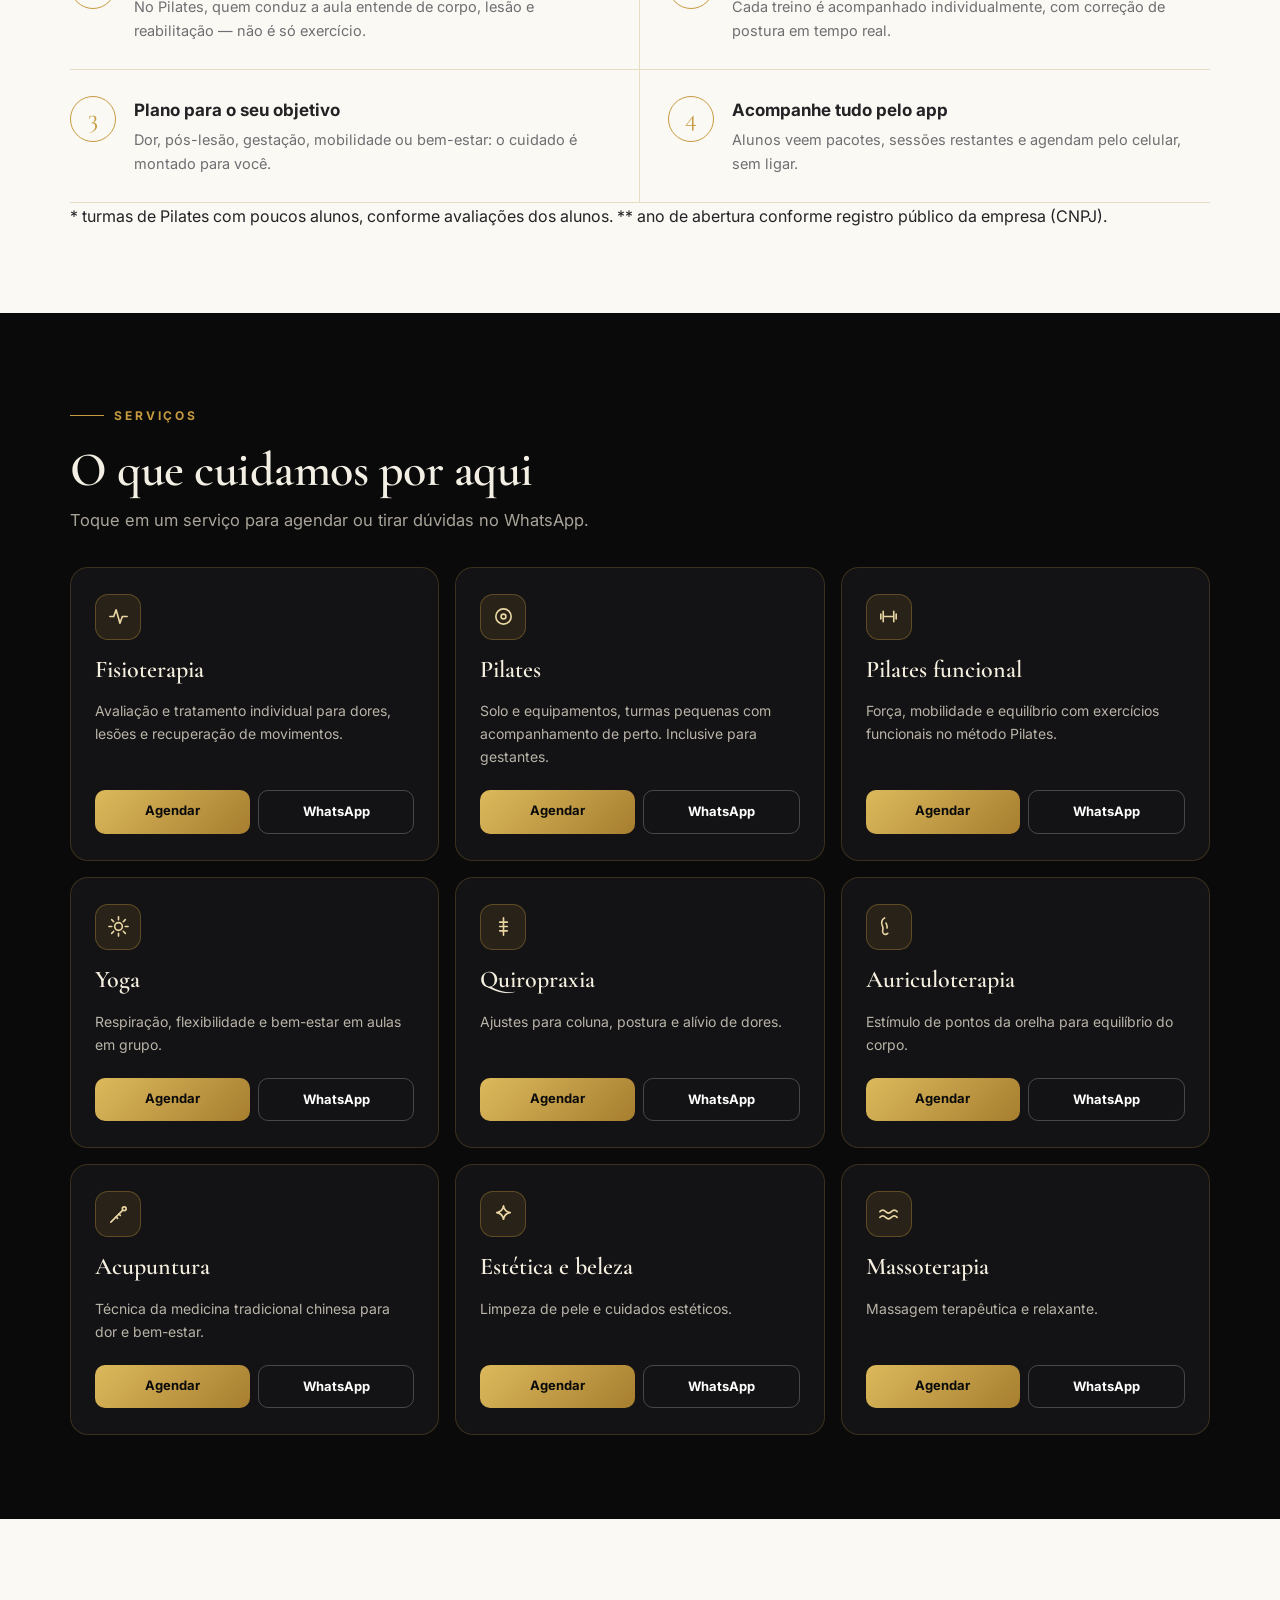
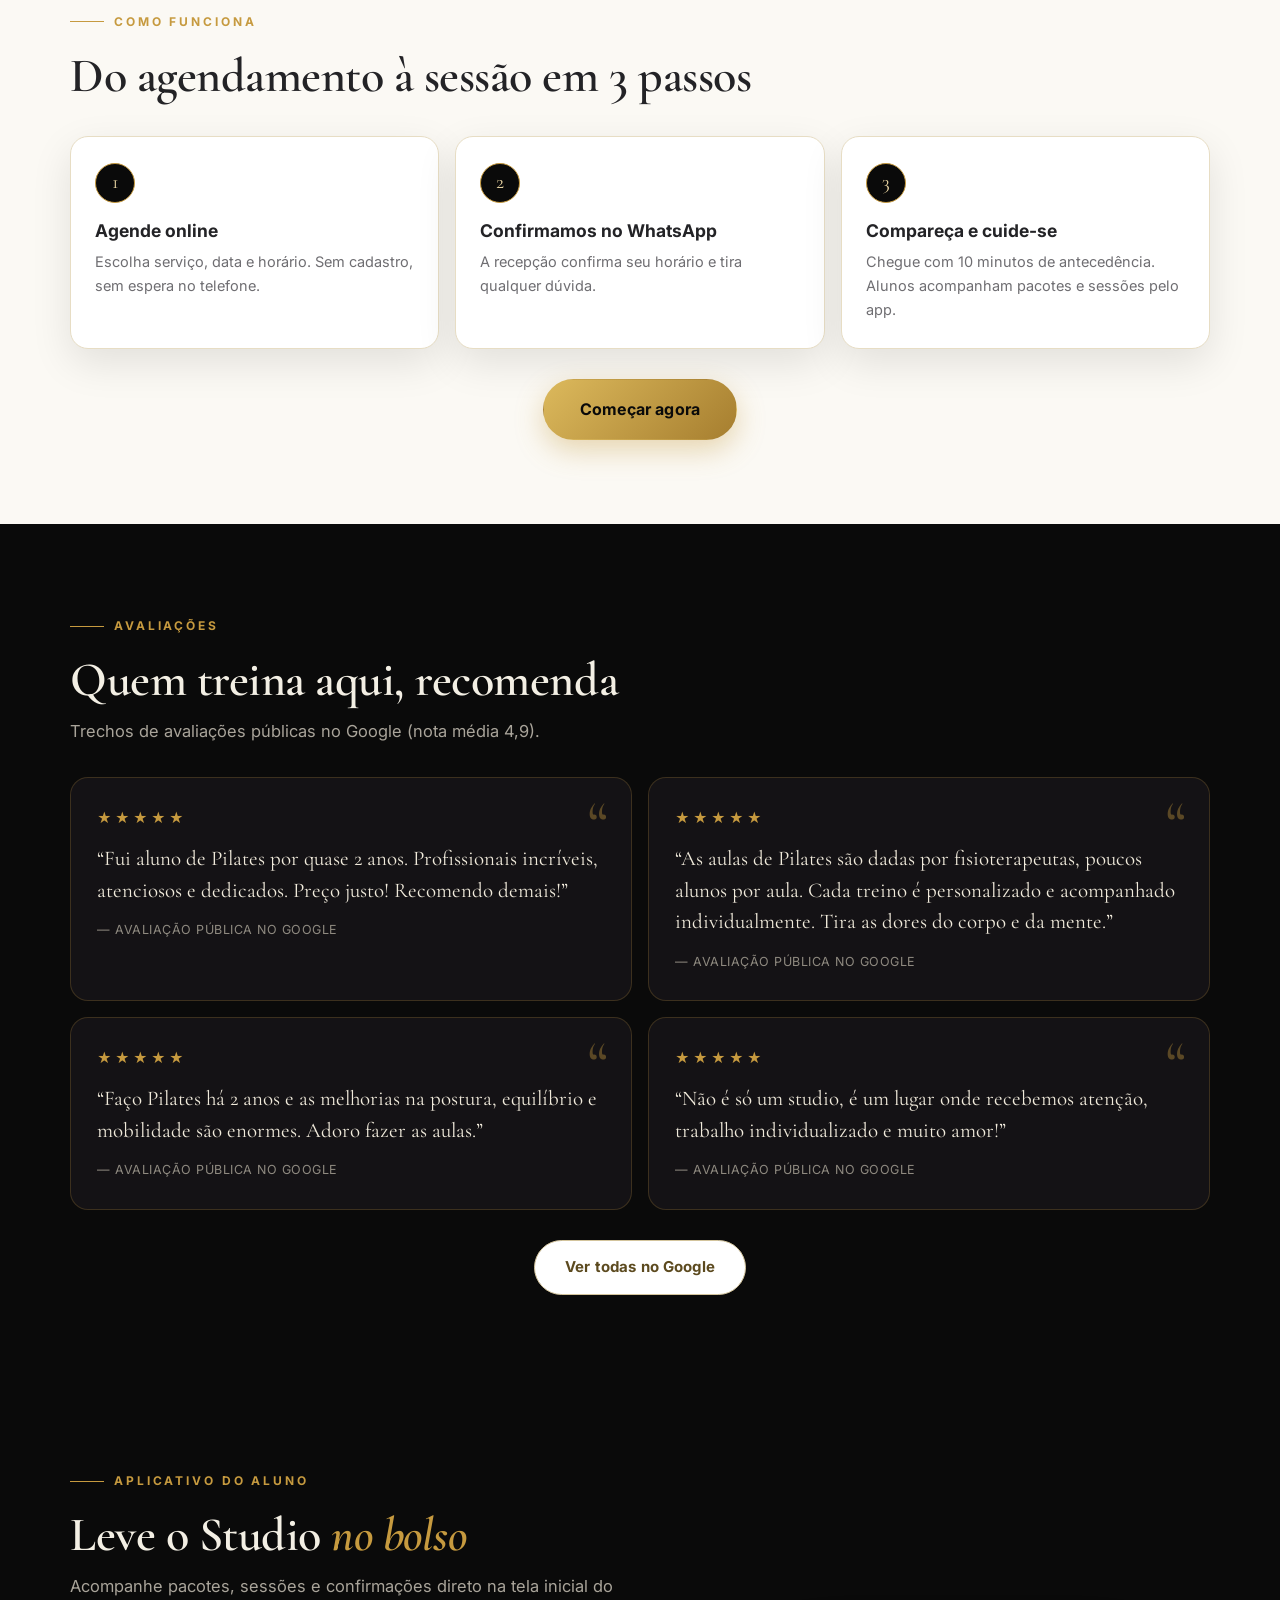
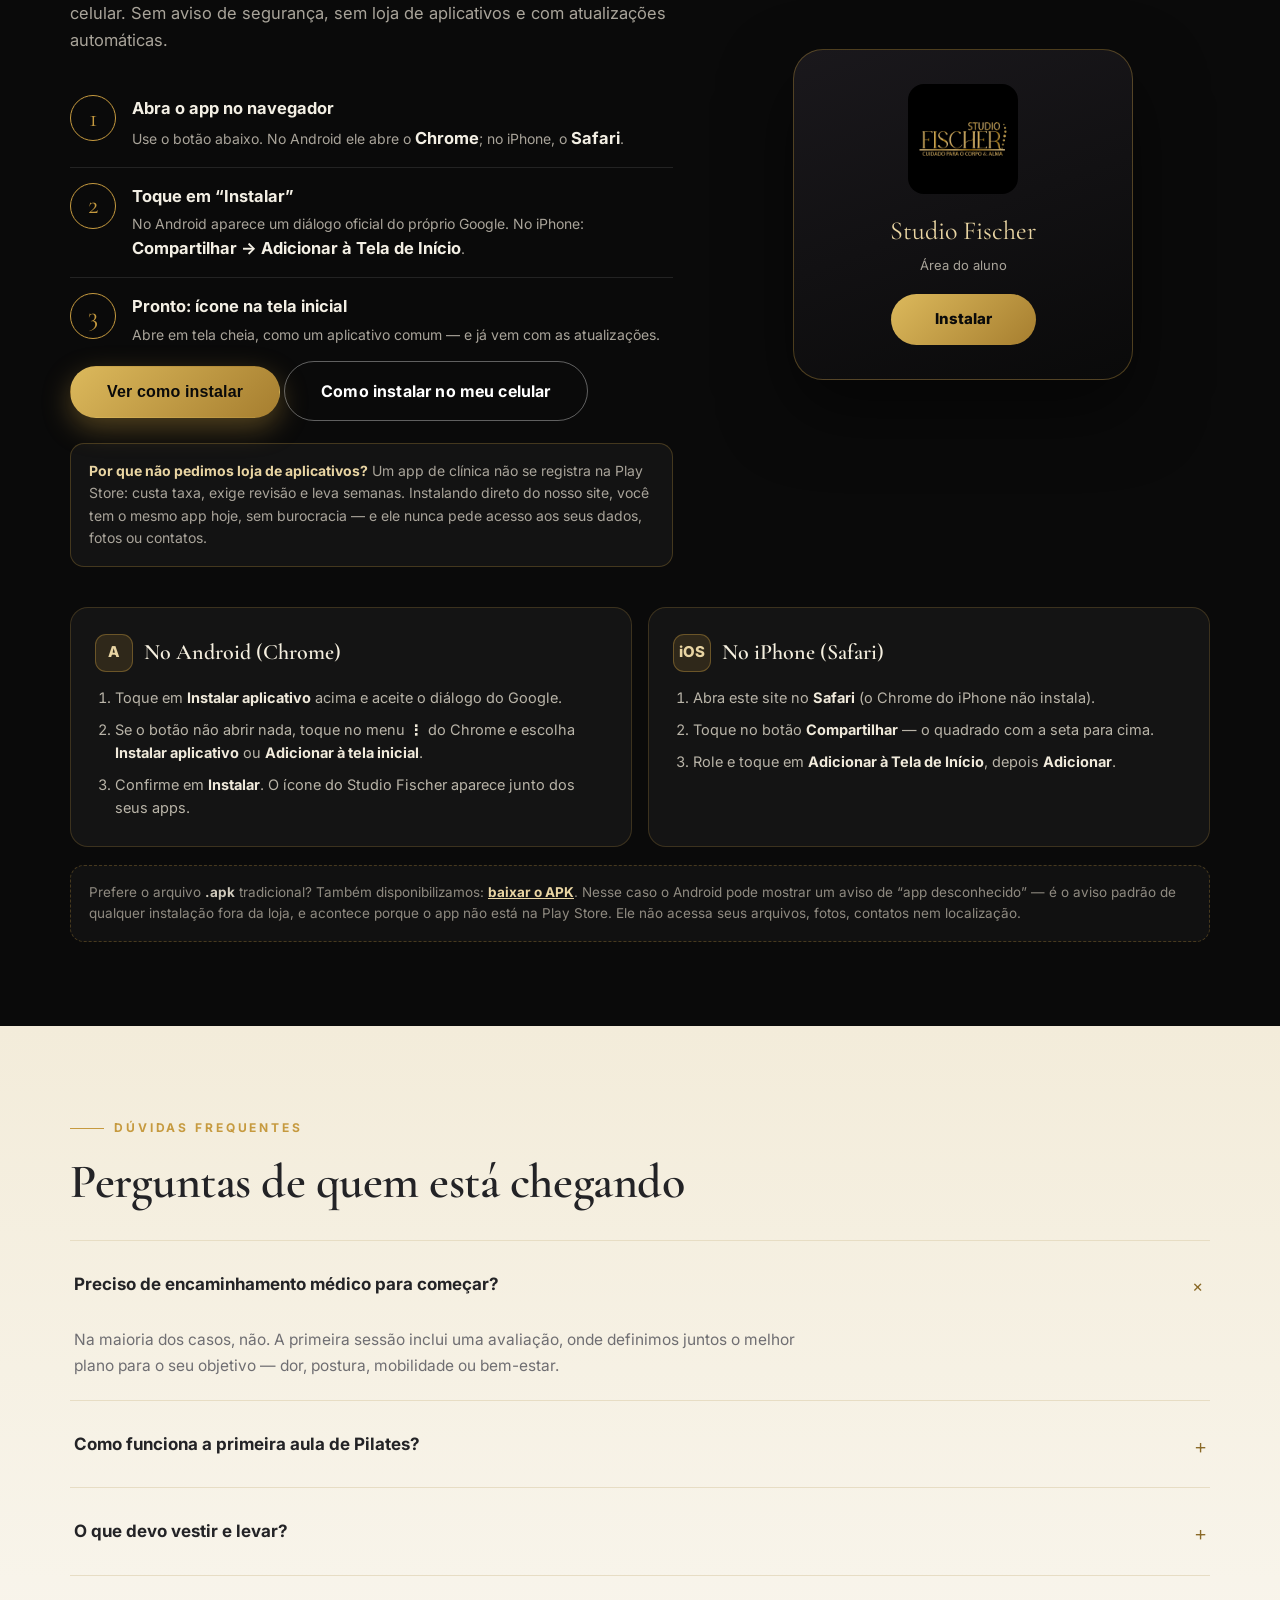
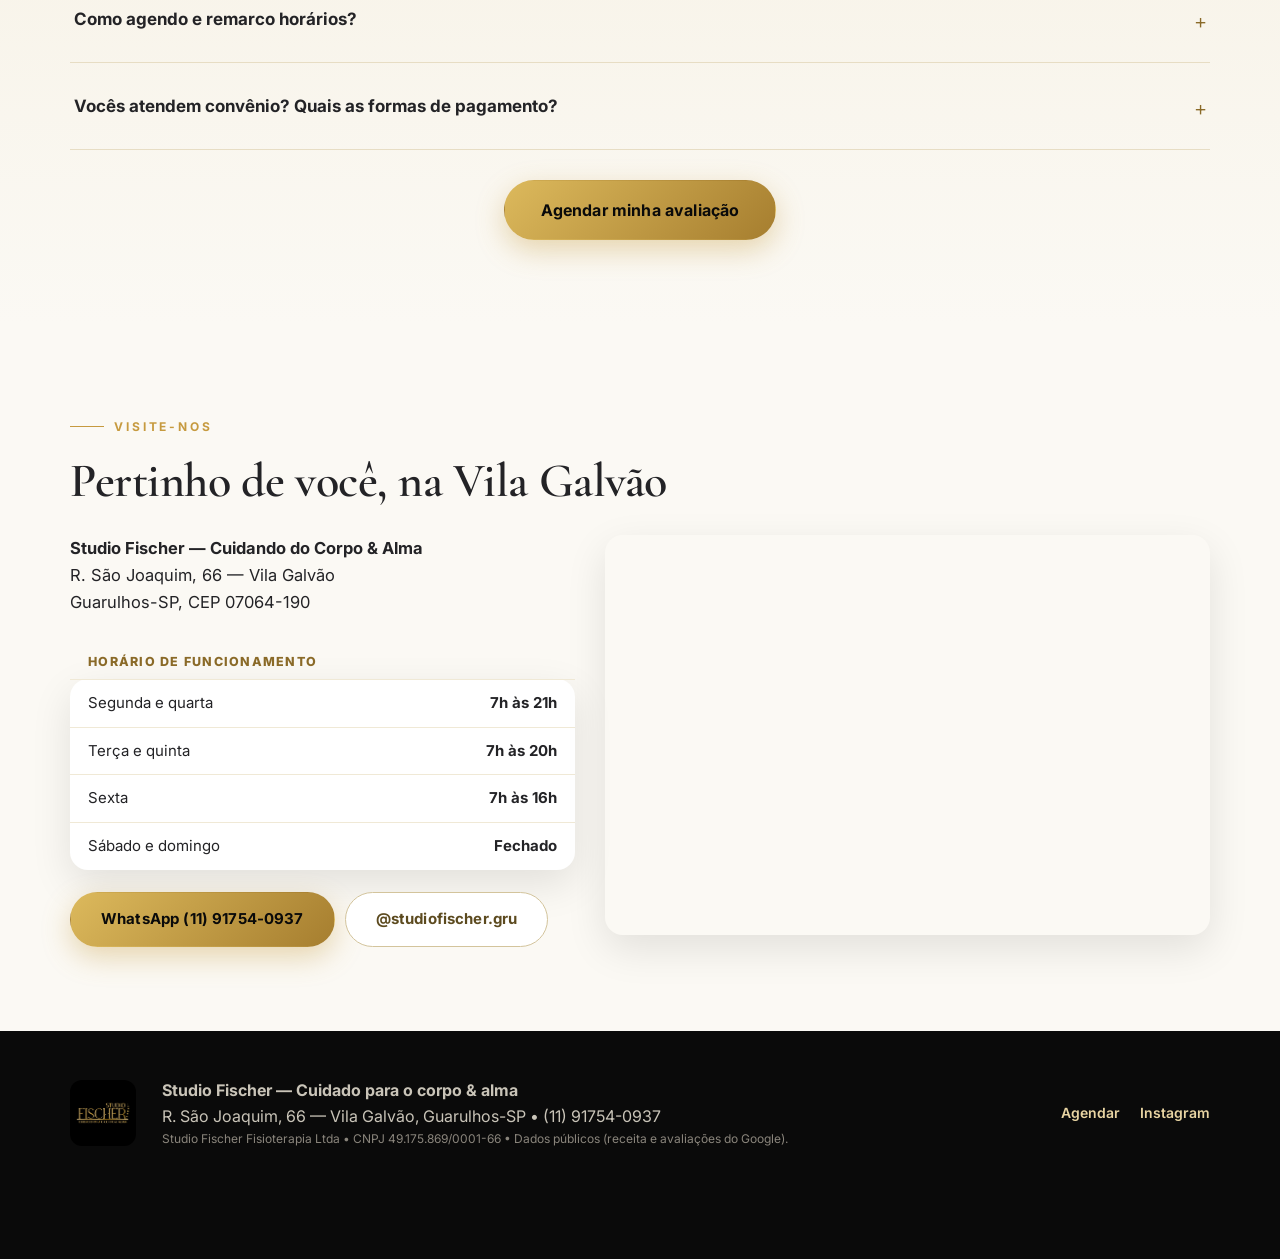
==== commit 307bed87: "App do aluno via PWA (instalar na tela inicial) + APK release assinado" ====
--- a/index.html
+++ b/index.html
@@ -189,16 +189,17 @@
         <div>
           <p class="kicker">Aplicativo do aluno</p>
           <h2 class="font-display">Leve o Studio <em>no bolso</em></h2>
-          <p class="secao-sub">Agende sessões, acompanhe pacotes e veja confirmações — sem ocupar espaço e sem Play Store.</p>
+          <p class="secao-sub">Acompanhe pacotes, sessões e confirmações direto na tela inicial do celular. Sem aviso de segurança, sem loja de aplicativos e com atualizações automáticas.</p>
           <ol class="app-passos">
-            <li><span class="dif-n">1</span><div><b>Toque em “Baixar para Android”</b><p>O arquivo do app baixa na hora, direto do nosso site.</p></div></li>
-            <li><span class="dif-n">2</span><div><b>Abra o arquivo e toque em “Instalar”</b><p>O Android pede para liberar “apps desconhecidos” uma única vez — é o procedimento padrão fora da Play Store.</p></div></li>
-            <li><span class="dif-n">3</span><div><b>Pronto: ícone na tela inicial</b><p>Abre em tela cheia. No iPhone: use o botão abaixo e siga “Compartilhar → Adicionar à Tela de Início”.</p></div></li>
+            <li><span class="dif-n">1</span><div><b>Abra o app no navegador</b><p>Use o botão abaixo. No Android ele abre o <b>Chrome</b>; no iPhone, o <b>Safari</b>.</p></div></li>
+            <li><span class="dif-n">2</span><div><b>Toque em “Instalar”</b><p>No Android aparece um diálogo oficial do próprio Google. No iPhone: <b>Compartilhar → Adicionar à Tela de Início</b>.</p></div></li>
+            <li><span class="dif-n">3</span><div><b>Pronto: ícone na tela inicial</b><p>Abre em tela cheia, como um aplicativo comum — e já vem com as atualizações.</p></div></li>
           </ol>
           <div class="sobre-cta">
-            <a class="btn btn-ouro btn-lg" href="studio-fischer-app.apk" download="studio-fischer-app.apk">Baixar app Android</a>
-            <a class="btn btn-ghost btn-lg" href="https://wa.me/5511917540937?text=Ol%C3%A1!%20Uso%20iPhone%20e%20quero%20o%20link%20do%20aplicativo%20do%20aluno." target="_blank" rel="noopener">Uso iPhone — pedir acesso</a>
-          </div>
+            <button class="btn btn-ouro btn-lg" id="btnInstalar" type="button">Instalar aplicativo</button>
+            <a class="btn btn-ghost btn-lg" id="btnInstrucao" href="#como-instalar" hidden>Como instalar no meu celular</a>
+          </div>
+          <p class="app-nota"><b>Por que não pedimos loja de aplicativos?</b> Um app de clínica não se registra na Play Store: custa taxa, exige revisão e leva semanas. Instalando direto do nosso site, você tem o mesmo app hoje, sem burocracia — e ele nunca pede acesso aos seus dados, fotos ou contatos.</p>
         </div>
         <div class="app-mock" aria-hidden="true">
           <div class="app-tela">
@@ -208,6 +209,35 @@
             <span class="app-botao">Instalar</span>
           </div>
         </div>
+      </div>
+
+      <!-- instruções por sistema -->
+      <div class="wrap" id="como-instalar">
+        <div class="inst-grid">
+          <div class="inst">
+            <h3><span class="inst-ico" aria-hidden="true">A</span> No Android (Chrome)</h3>
+            <ol>
+              <li>Toque em <b>Instalar aplicativo</b> acima e aceite o diálogo do Google.</li>
+              <li>Se o botão não abrir nada, toque no menu <b>⋮</b> do Chrome e escolha <b>Instalar aplicativo</b> ou <b>Adicionar à tela inicial</b>.</li>
+              <li>Confirme em <b>Instalar</b>. O ícone do Studio Fischer aparece junto dos seus apps.</li>
+            </ol>
+          </div>
+          <div class="inst">
+            <h3><span class="inst-ico" aria-hidden="true">iOS</span> No iPhone (Safari)</h3>
+            <ol>
+              <li>Abra este site no <b>Safari</b> (o Chrome do iPhone não instala).</li>
+              <li>Toque no botão <b>Compartilhar</b> — o quadrado com a seta para cima.</li>
+              <li>Role e toque em <b>Adicionar à Tela de Início</b>, depois <b>Adicionar</b>.</li>
+            </ol>
+          </div>
+        </div>
+        <p class="inst-apk">
+          Prefere o arquivo <b>.apk</b> tradicional? Também disponibilizamos:
+          <a href="studio-fischer-app.apk" download="studio-fischer-app.apk">baixar o APK</a>.
+          Nesse caso o Android pode mostrar um aviso de “app desconhecido” — é o aviso padrão de qualquer
+          instalação fora da loja, e acontece porque o app não está na Play Store. Ele não acessa seus arquivos,
+          fotos, contatos nem localização.
+        </p>
       </div>
     </section>
 
--- a/styles.css
+++ b/styles.css
@@ -263,6 +263,36 @@
   display: inline-block; margin-top: 18px; padding: 13px 44px; border-radius: 999px;
   background: linear-gradient(135deg, #dcb95c, #a67e2f); color: #0a0a0a; font-weight: 800; font-size: 15px;
 }
+.app-nota {
+  margin-top: 22px; padding: 16px 18px; border-radius: 14px;
+  border: 1px solid rgba(198, 154, 63, 0.28); background: rgba(255, 255, 255, 0.04);
+  font-size: 14px; color: #a9a49a; line-height: 1.6;
+}
+.app-nota b { color: var(--ouro-claro); }
+.inst-grid { display: grid; grid-template-columns: 1fr 1fr; gap: 16px; margin-top: 40px; }
+.inst {
+  background: rgba(255, 255, 255, 0.045); border: 1px solid rgba(198, 154, 63, 0.22);
+  border-radius: var(--raio); padding: 26px 24px;
+}
+.inst h3 {
+  font-family: var(--serif); font-size: 22px; color: #f5efdf; font-weight: 600;
+  display: flex; align-items: center; gap: 11px; margin-bottom: 14px;
+}
+.inst-ico {
+  display: inline-flex; align-items: center; justify-content: center; flex-shrink: 0;
+  width: 38px; height: 38px; border-radius: 11px; font-size: 15px; font-weight: 800; font-family: var(--sans);
+  background: rgba(198, 154, 63, 0.15); border: 1px solid rgba(198, 154, 63, 0.4); color: var(--ouro-claro);
+}
+.inst ol { padding-left: 20px; display: grid; gap: 9px; }
+.inst li { font-size: 14.5px; color: #b9b4a8; line-height: 1.6; }
+.inst li b { color: #f0eadb; }
+.inst-apk {
+  margin-top: 18px; font-size: 13.5px; color: #8f8a80; line-height: 1.6;
+  padding: 16px 18px; border-radius: 14px; background: rgba(255, 255, 255, 0.03);
+  border: 1px dashed rgba(198, 154, 63, 0.3);
+}
+.inst-apk b { color: #cfc9bb; }
+.inst-apk a { color: var(--ouro-claro); font-weight: 700; }
 
 /* ---------- faq ---------- */
 .faq { margin-top: 30px; border-top: 1px solid var(--linha); }
@@ -335,6 +365,7 @@
 @media (max-width: 960px) {
   .hero-grid, .sobre-grid-difs, .visita-grid, .app-grid, .difs,
   .grade-depo, .passos { grid-template-columns: 1fr; }
+  .inst-grid { grid-template-columns: 1fr; }
   .hero-card { max-width: 560px; margin: 0 auto; width: 100%; }
   .dif { padding: 20px 0; border-right: 0 !important; }
   .dif:nth-child(even) { padding-left: 0; }
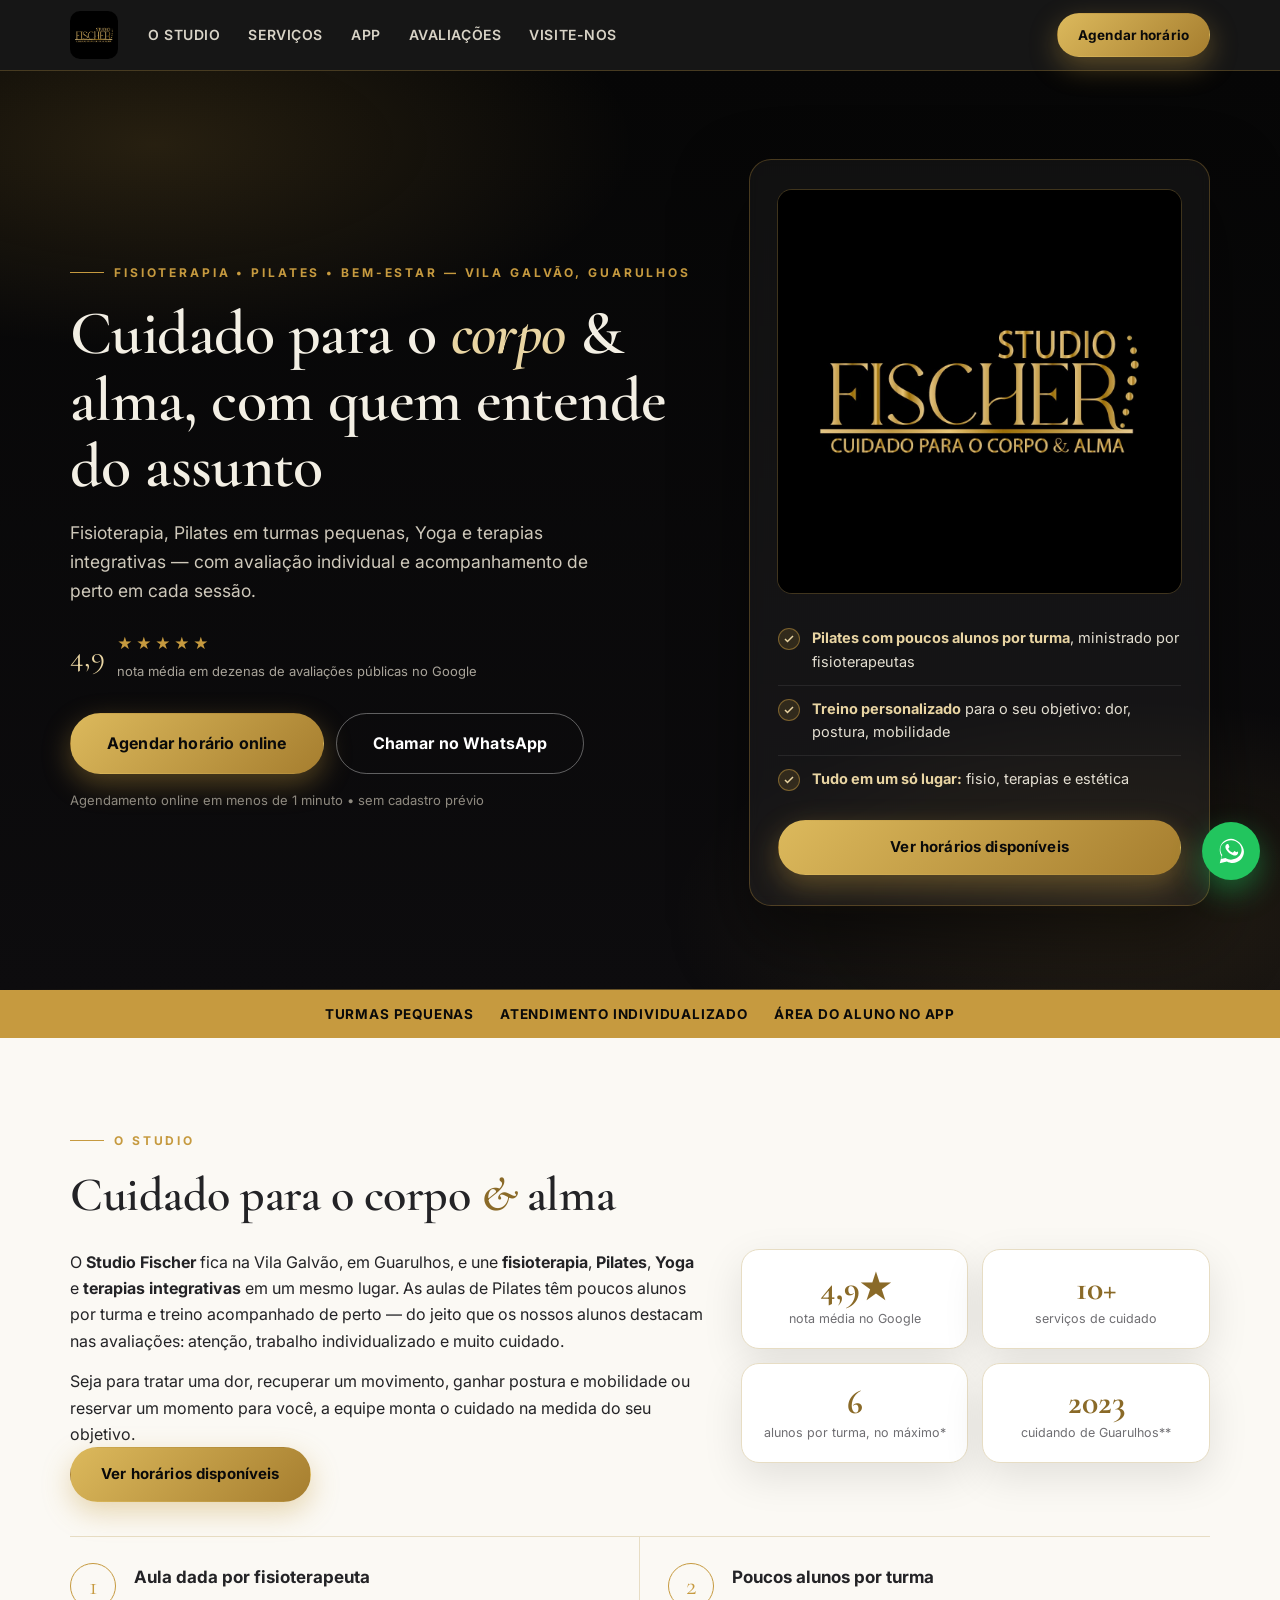
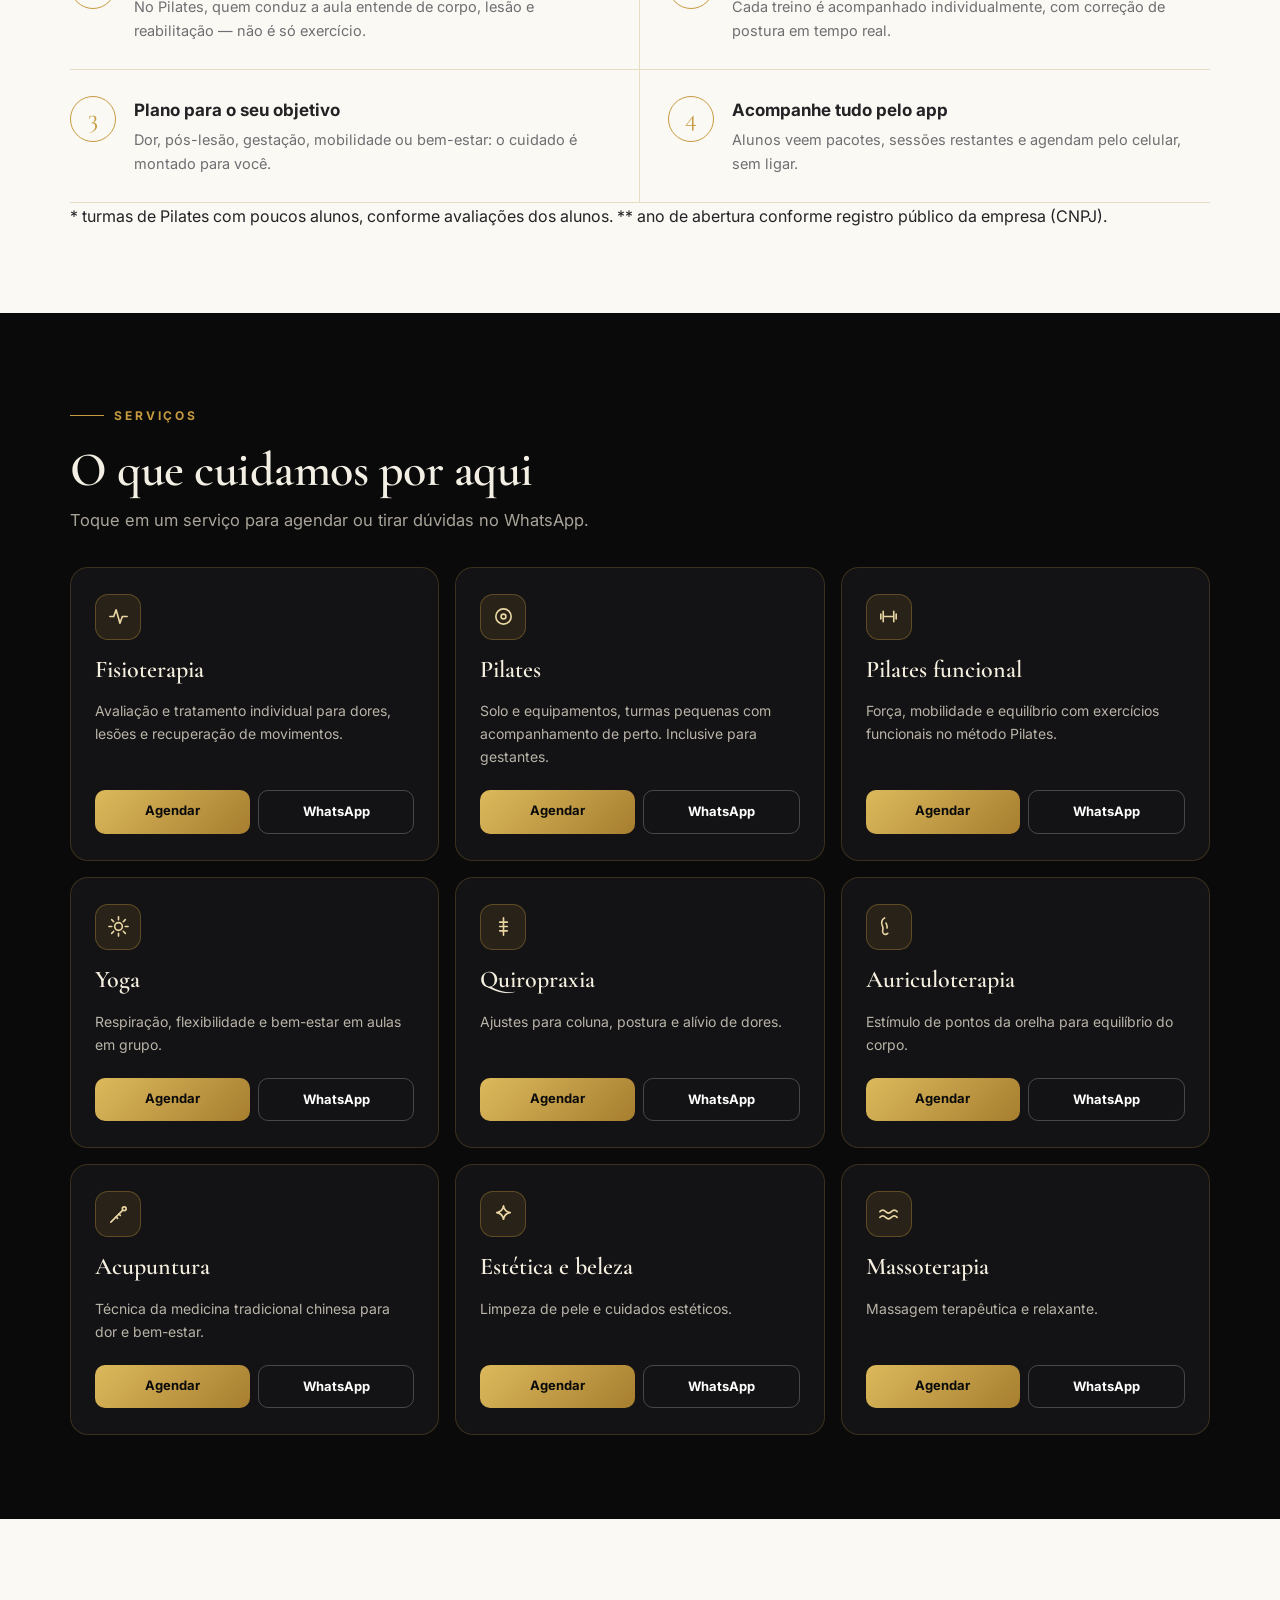
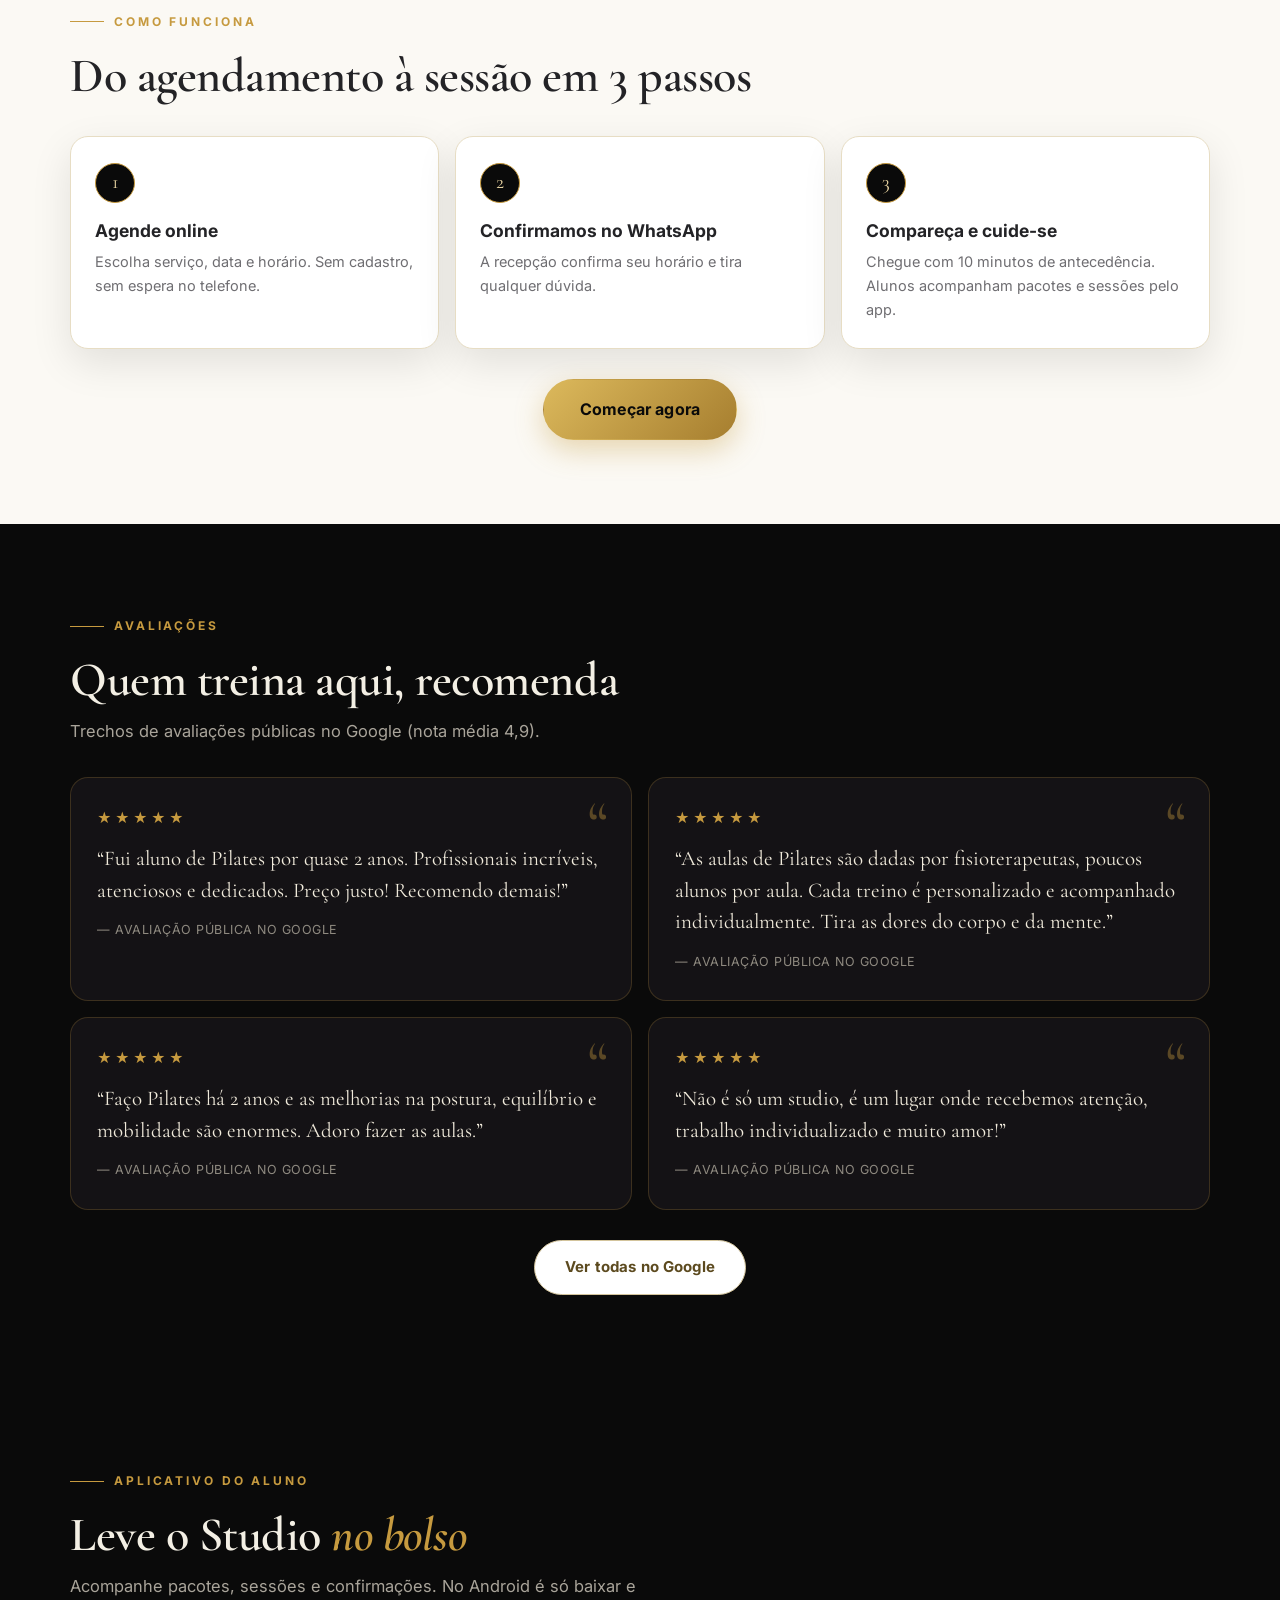
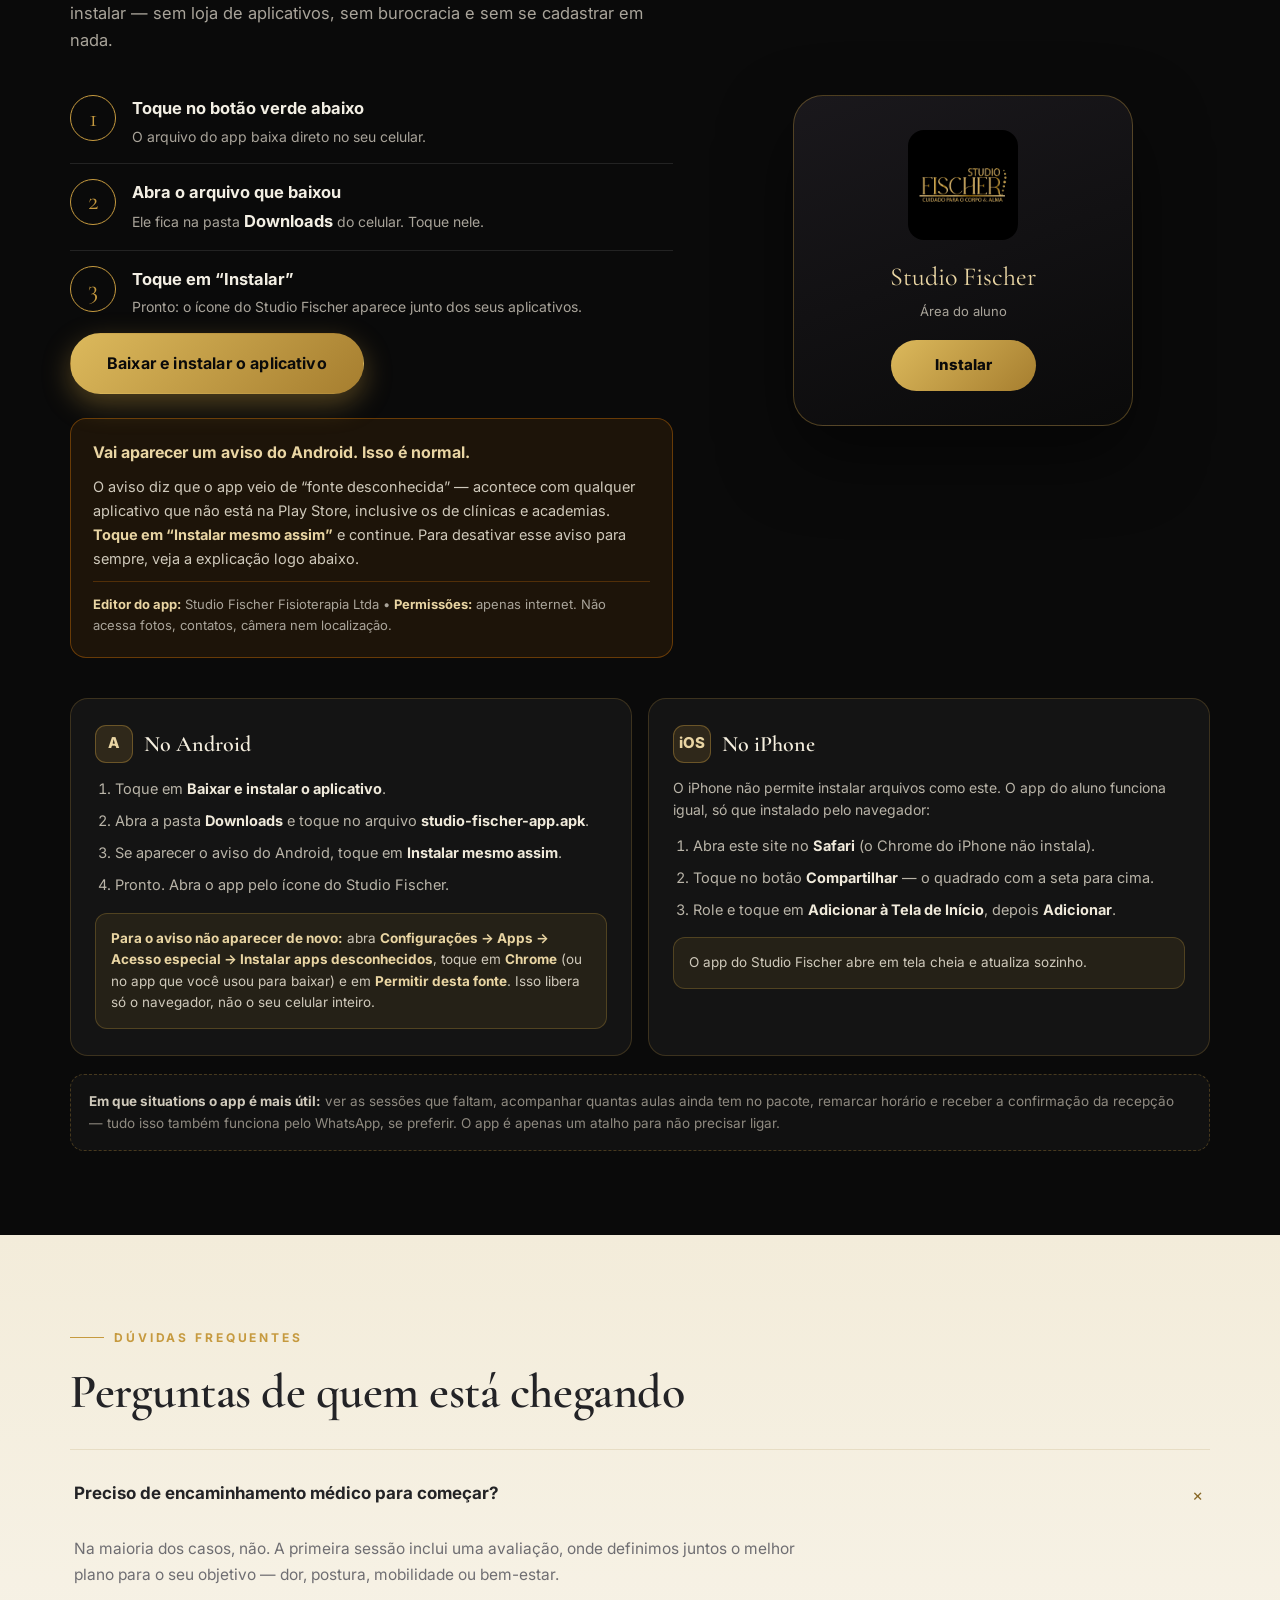
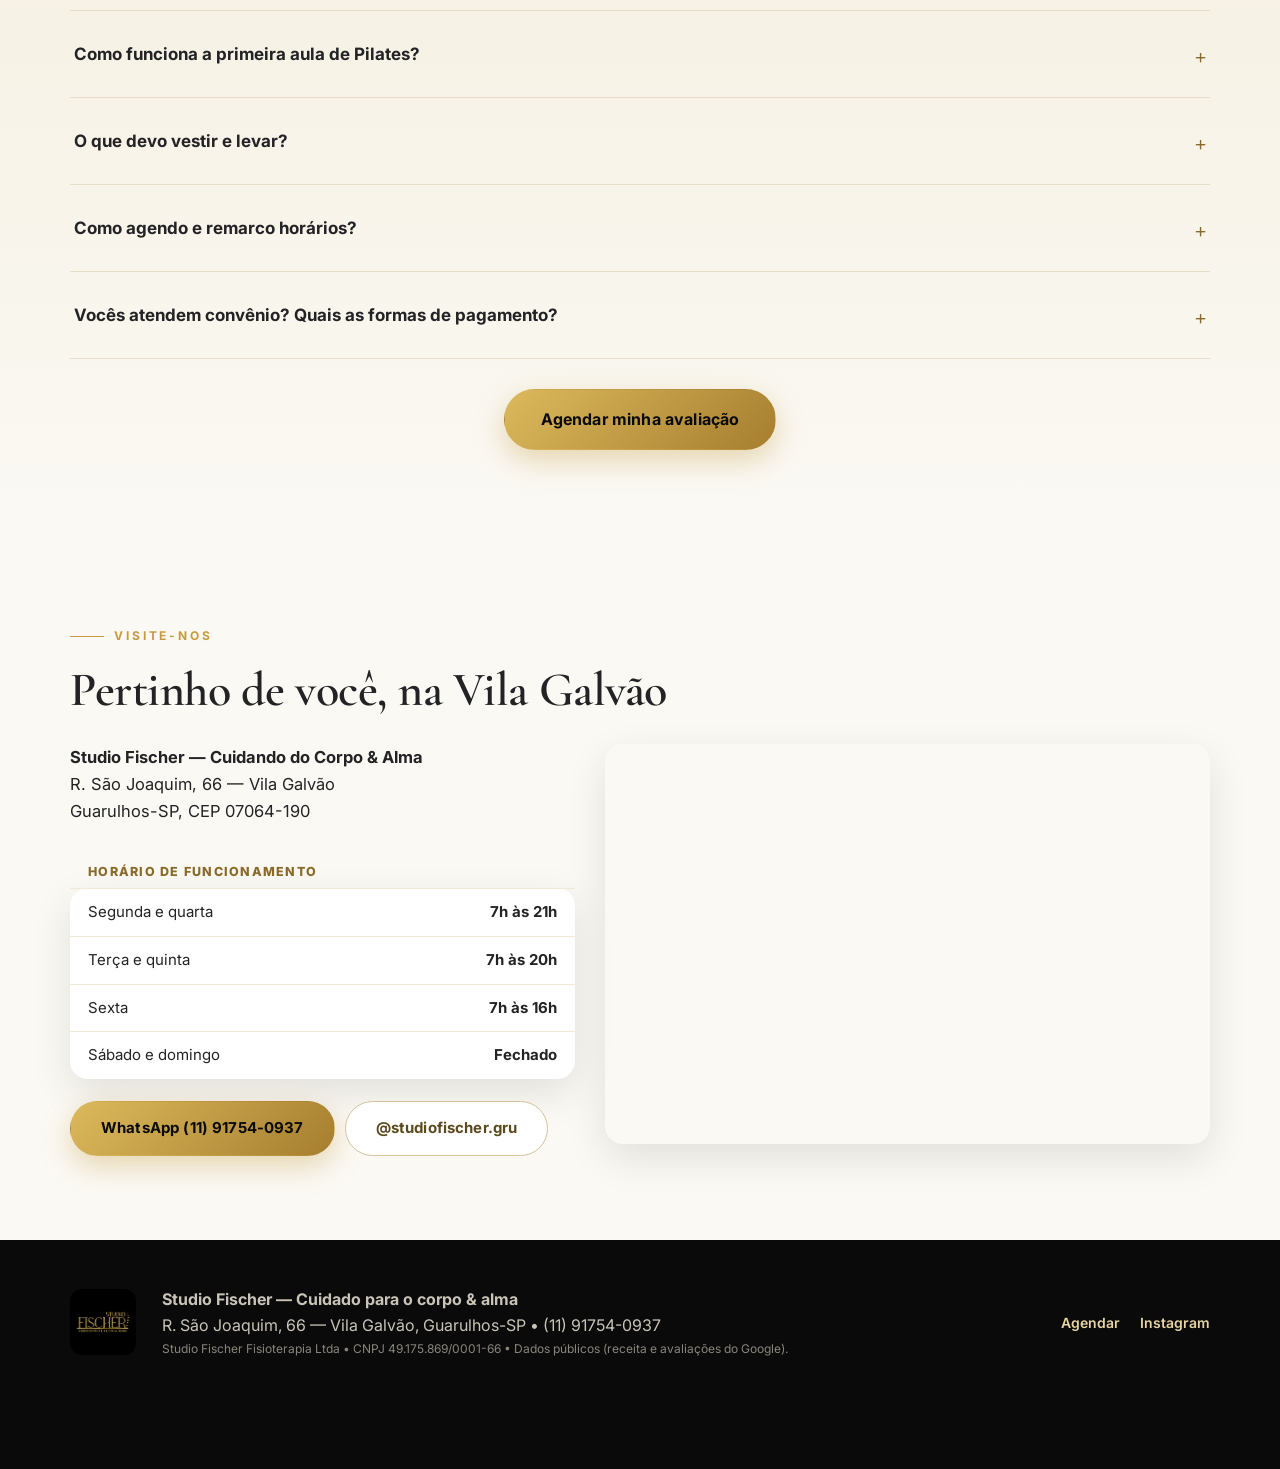
==== commit d97da5af: "App: download direto do APK como caminho principal + aviso explicado + iPhone via Safari" ====
--- a/index.html
+++ b/index.html
@@ -189,17 +189,20 @@
         <div>
           <p class="kicker">Aplicativo do aluno</p>
           <h2 class="font-display">Leve o Studio <em>no bolso</em></h2>
-          <p class="secao-sub">Acompanhe pacotes, sessões e confirmações direto na tela inicial do celular. Sem aviso de segurança, sem loja de aplicativos e com atualizações automáticas.</p>
+          <p class="secao-sub">Acompanhe pacotes, sessões e confirmações. No Android é só baixar e instalar — sem loja de aplicativos, sem burocracia e sem se cadastrar em nada.</p>
           <ol class="app-passos">
-            <li><span class="dif-n">1</span><div><b>Abra o app no navegador</b><p>Use o botão abaixo. No Android ele abre o <b>Chrome</b>; no iPhone, o <b>Safari</b>.</p></div></li>
-            <li><span class="dif-n">2</span><div><b>Toque em “Instalar”</b><p>No Android aparece um diálogo oficial do próprio Google. No iPhone: <b>Compartilhar → Adicionar à Tela de Início</b>.</p></div></li>
-            <li><span class="dif-n">3</span><div><b>Pronto: ícone na tela inicial</b><p>Abre em tela cheia, como um aplicativo comum — e já vem com as atualizações.</p></div></li>
+            <li><span class="dif-n">1</span><div><b>Toque no botão verde abaixo</b><p>O arquivo do app baixa direto no seu celular.</p></div></li>
+            <li><span class="dif-n">2</span><div><b>Abra o arquivo que baixou</b><p>Ele fica na pasta <b>Downloads</b> do celular. Toque nele.</p></div></li>
+            <li><span class="dif-n">3</span><div><b>Toque em “Instalar”</b><p>Pronto: o ícone do Studio Fischer aparece junto dos seus aplicativos.</p></div></li>
           </ol>
           <div class="sobre-cta">
-            <button class="btn btn-ouro btn-lg" id="btnInstalar" type="button">Instalar aplicativo</button>
-            <a class="btn btn-ghost btn-lg" id="btnInstrucao" href="#como-instalar" hidden>Como instalar no meu celular</a>
-          </div>
-          <p class="app-nota"><b>Por que não pedimos loja de aplicativos?</b> Um app de clínica não se registra na Play Store: custa taxa, exige revisão e leva semanas. Instalando direto do nosso site, você tem o mesmo app hoje, sem burocracia — e ele nunca pede acesso aos seus dados, fotos ou contatos.</p>
+            <a class="btn btn-ouro btn-lg" id="btnApk" href="studio-fischer-app.apk" download="studio-fischer-app.apk">Baixar e instalar o aplicativo</a>
+          </div>
+          <div class="app-garantia">
+            <p><b>Vai aparecer um aviso do Android. Isso é normal.</b></p>
+            <p>O aviso diz que o app veio de “fonte desconhecida” — acontece com qualquer aplicativo que não está na Play Store, inclusive os de clínicas e academias. <b>Toque em “Instalar mesmo assim”</b> e continue. Para desativar esse aviso para sempre, veja a explicação logo abaixo.</p>
+            <p class="app-garantia-linha"><b>Editor do app:</b> Studio Fischer Fisioterapia Ltda • <b>Permissões:</b> apenas internet. Não acessa fotos, contatos, câmera nem localização.</p>
+          </div>
         </div>
         <div class="app-mock" aria-hidden="true">
           <div class="app-tela">
@@ -212,31 +215,33 @@
       </div>
 
       <!-- instruções por sistema -->
-      <div class="wrap" id="como-instalar">
+      <div class="wrap" id="instrucoes">
         <div class="inst-grid">
-          <div class="inst">
-            <h3><span class="inst-ico" aria-hidden="true">A</span> No Android (Chrome)</h3>
+          <div class="inst" id="como-instalar">
+            <h3><span class="inst-ico" aria-hidden="true">A</span> No Android</h3>
             <ol>
-              <li>Toque em <b>Instalar aplicativo</b> acima e aceite o diálogo do Google.</li>
-              <li>Se o botão não abrir nada, toque no menu <b>⋮</b> do Chrome e escolha <b>Instalar aplicativo</b> ou <b>Adicionar à tela inicial</b>.</li>
-              <li>Confirme em <b>Instalar</b>. O ícone do Studio Fischer aparece junto dos seus apps.</li>
+              <li>Toque em <b>Baixar e instalar o aplicativo</b>.</li>
+              <li>Abra a pasta <b>Downloads</b> e toque no arquivo <b>studio-fischer-app.apk</b>.</li>
+              <li>Se aparecer o aviso do Android, toque em <b>Instalar mesmo assim</b>.</li>
+              <li>Pronto. Abra o app pelo ícone do Studio Fischer.</li>
             </ol>
-          </div>
-          <div class="inst">
-            <h3><span class="inst-ico" aria-hidden="true">iOS</span> No iPhone (Safari)</h3>
+            <p class="inst-dica"><b>Para o aviso não aparecer de novo:</b> abra <b>Configurações → Apps → Acesso especial → Instalar apps desconhecidos</b>, toque em <b>Chrome</b> (ou no app que você usou para baixar) e em <b>Permitir desta fonte</b>. Isso libera só o navegador, não o seu celular inteiro.</p>
+          </div>
+          <div class="inst" id="como-instalar-ios">
+            <h3><span class="inst-ico" aria-hidden="true">iOS</span> No iPhone</h3>
+            <p class="inst-aviso">O iPhone não permite instalar arquivos como este. O app do aluno funciona igual, só que instalado pelo navegador:</p>
             <ol>
               <li>Abra este site no <b>Safari</b> (o Chrome do iPhone não instala).</li>
               <li>Toque no botão <b>Compartilhar</b> — o quadrado com a seta para cima.</li>
               <li>Role e toque em <b>Adicionar à Tela de Início</b>, depois <b>Adicionar</b>.</li>
             </ol>
+            <p class="inst-dica">O app do Studio Fischer abre em tela cheia e atualiza sozinho.</p>
           </div>
         </div>
         <p class="inst-apk">
-          Prefere o arquivo <b>.apk</b> tradicional? Também disponibilizamos:
-          <a href="studio-fischer-app.apk" download="studio-fischer-app.apk">baixar o APK</a>.
-          Nesse caso o Android pode mostrar um aviso de “app desconhecido” — é o aviso padrão de qualquer
-          instalação fora da loja, e acontece porque o app não está na Play Store. Ele não acessa seus arquivos,
-          fotos, contatos nem localização.
+          <b>Em que situations o app é mais útil:</b> ver as sessões que faltam, acompanhar quantas aulas
+          ainda tem no pacote, remarcar horário e receber a confirmação da recepção — tudo isso também
+          funciona pelo WhatsApp, se preferir. O app é apenas um atalho para não precisar ligar.
         </p>
       </div>
     </section>
--- a/styles.css
+++ b/styles.css
@@ -286,6 +286,22 @@
 .inst ol { padding-left: 20px; display: grid; gap: 9px; }
 .inst li { font-size: 14.5px; color: #b9b4a8; line-height: 1.6; }
 .inst li b { color: #f0eadb; }
+.inst-aviso { font-size: 14px; color: #b9b4a8; margin-bottom: 12px; line-height: 1.6; }
+.inst-aviso + ol { padding-left: 20px; }
+.inst-dica {
+  margin-top: 16px; padding: 14px 15px; border-radius: 12px; font-size: 13.5px; line-height: 1.6;
+  color: #cfc9bb; background: rgba(198, 154, 63, 0.1); border: 1px solid rgba(198, 154, 63, 0.28);
+}
+.inst-dica b { color: var(--ouro-claro); }
+.app-garantia {
+  margin-top: 24px; padding: 20px 22px; border-radius: 16px;
+  border: 1px solid rgba(217, 119, 6, 0.4); background: rgba(217, 119, 6, 0.09);
+}
+.app-garantia p { font-size: 14.5px; color: #cfc9bb; line-height: 1.65; }
+.app-garantia p + p { margin-top: 10px; }
+.app-garantia p:first-child { font-size: 16px; color: #f0eadb; }
+.app-garantia b { color: var(--ouro-claro); }
+.app-garantia-linha { font-size: 13px !important; color: #a9a49a !important; border-top: 1px solid rgba(217, 119, 6, 0.28); padding-top: 12px; }
 .inst-apk {
   margin-top: 18px; font-size: 13.5px; color: #8f8a80; line-height: 1.6;
   padding: 16px 18px; border-radius: 14px; background: rgba(255, 255, 255, 0.03);
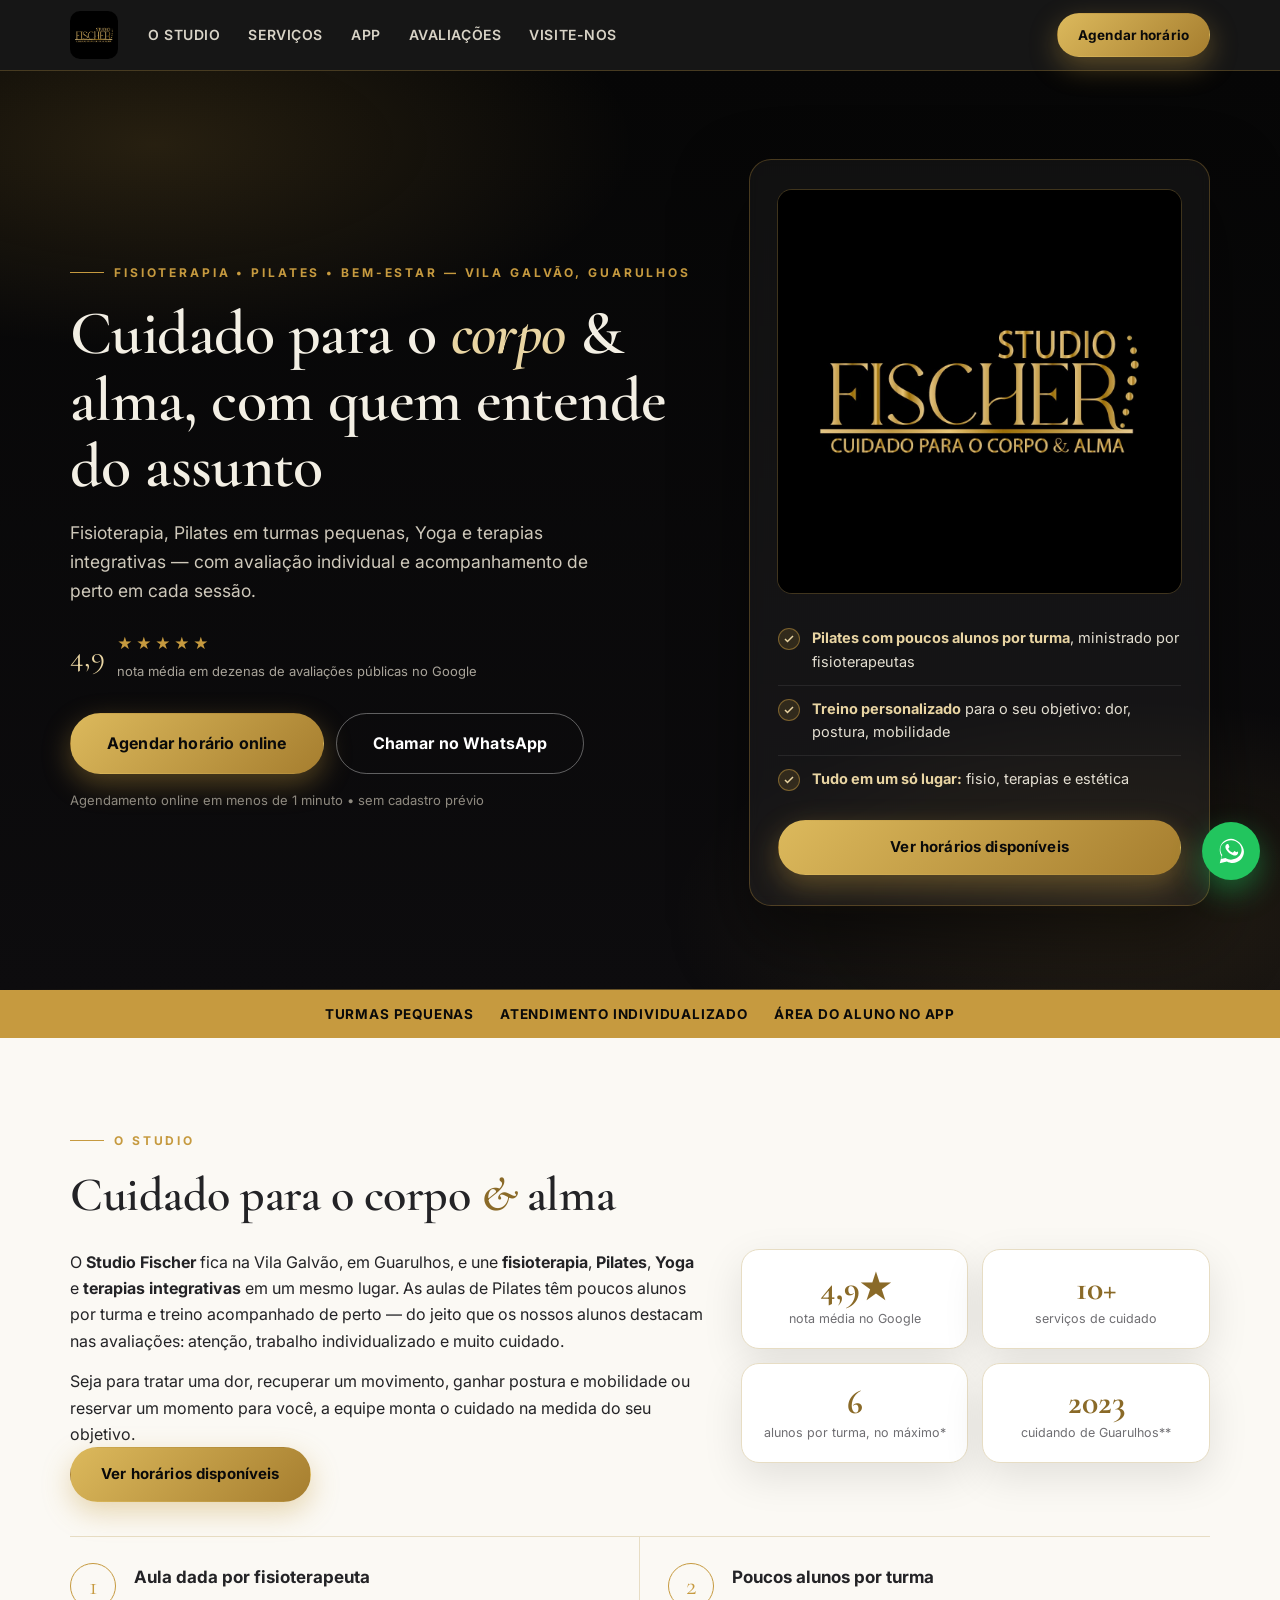
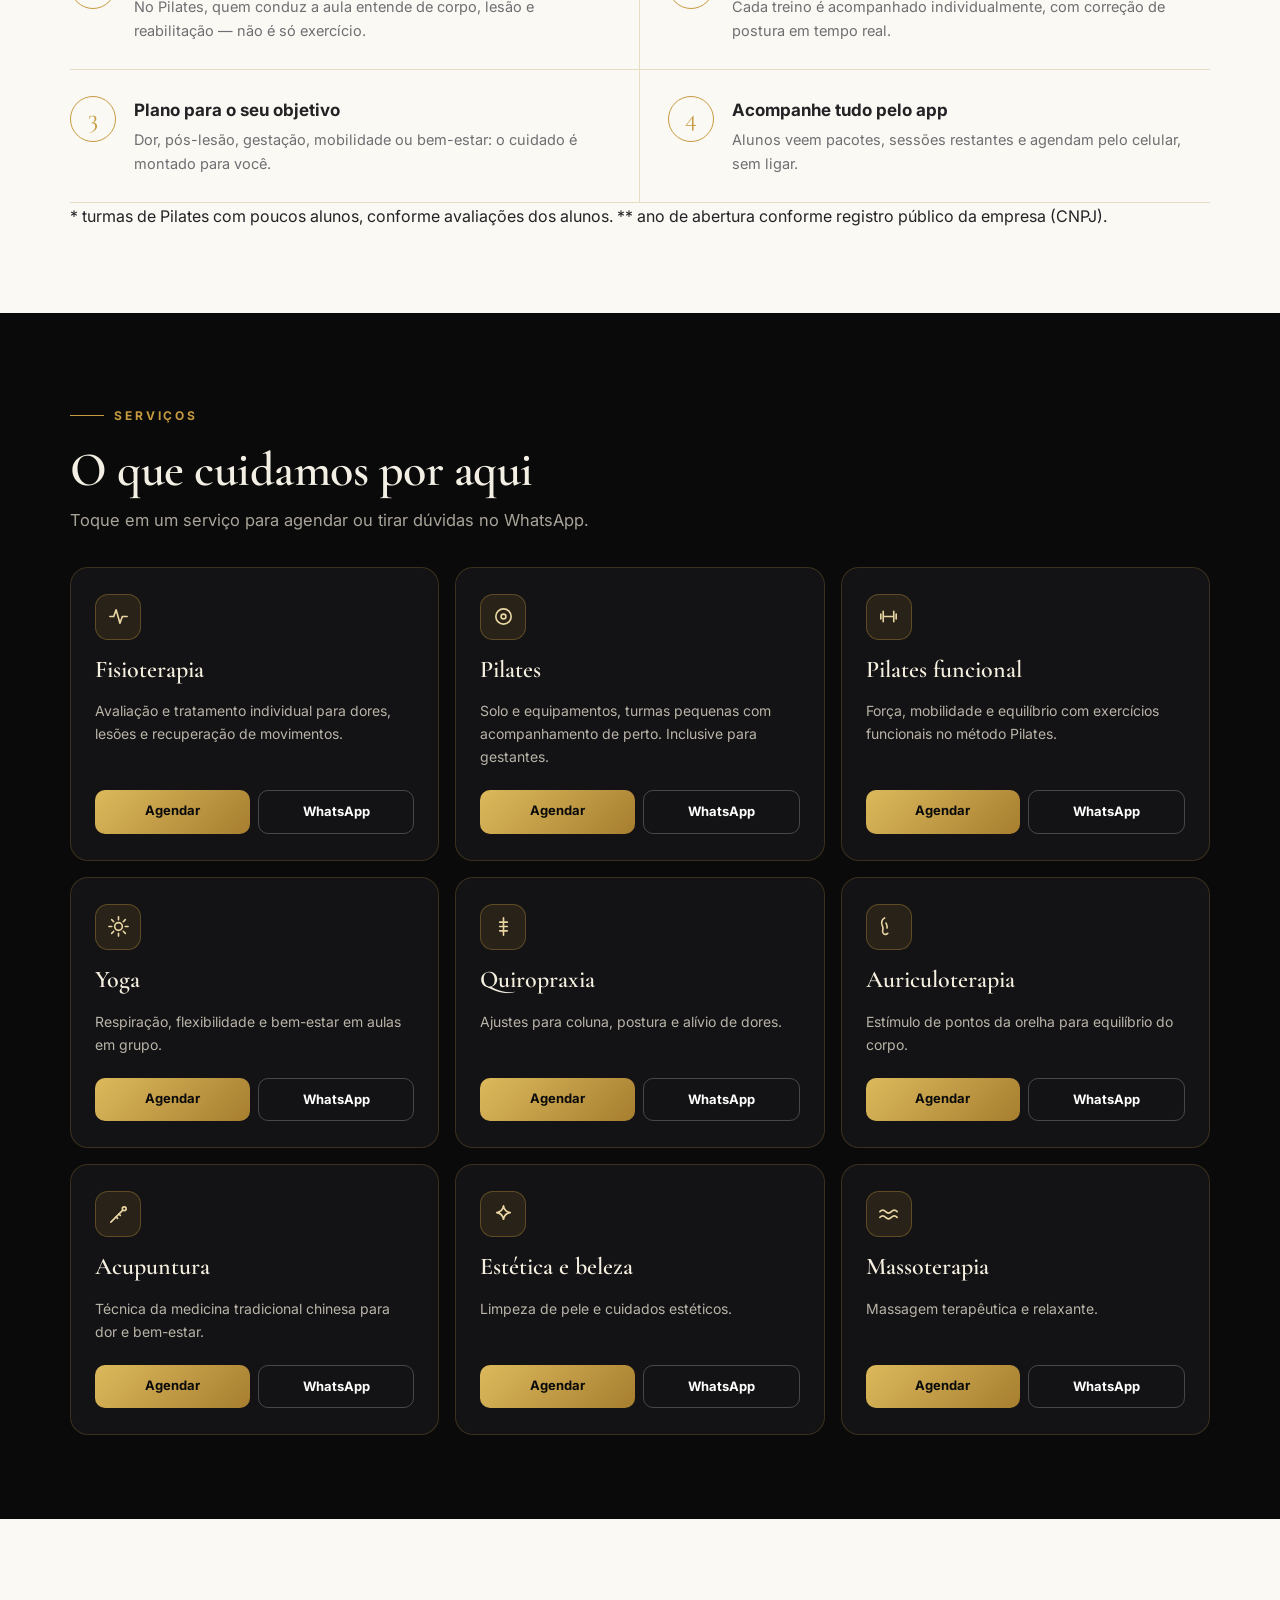
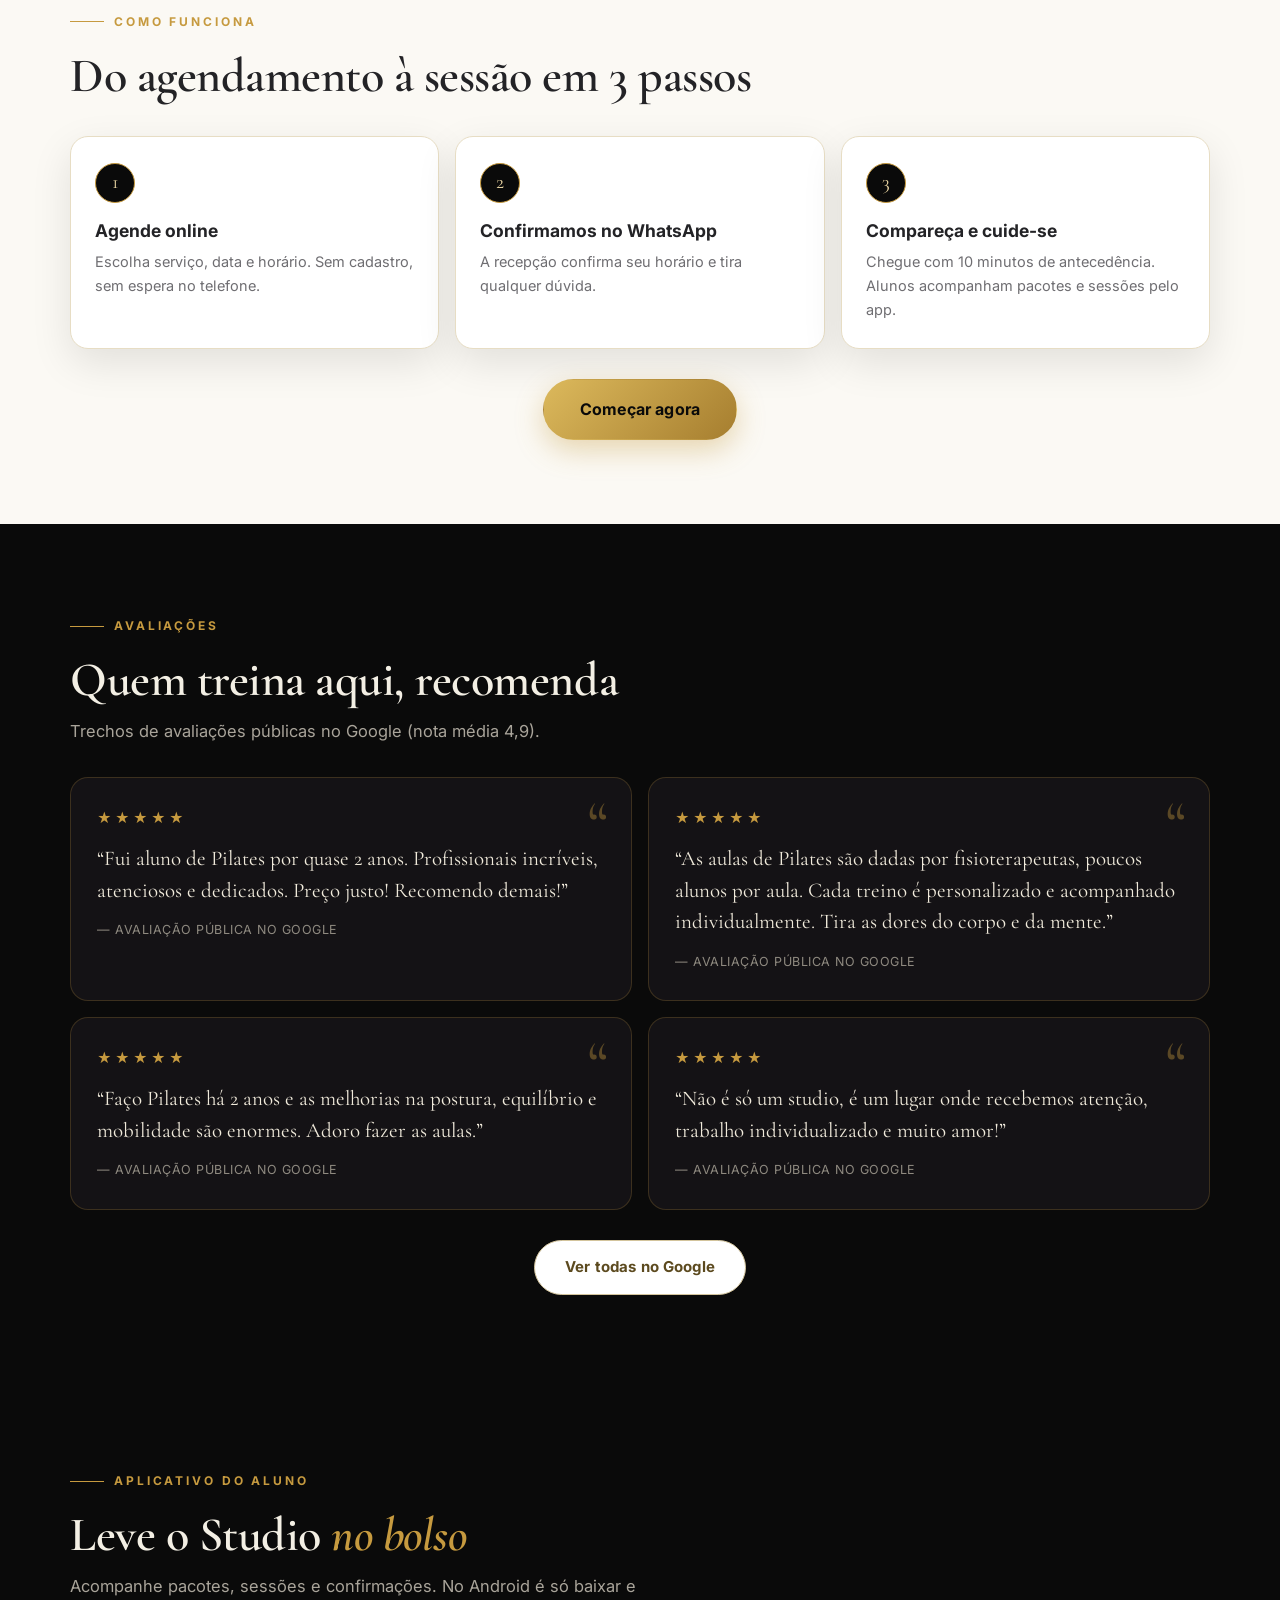
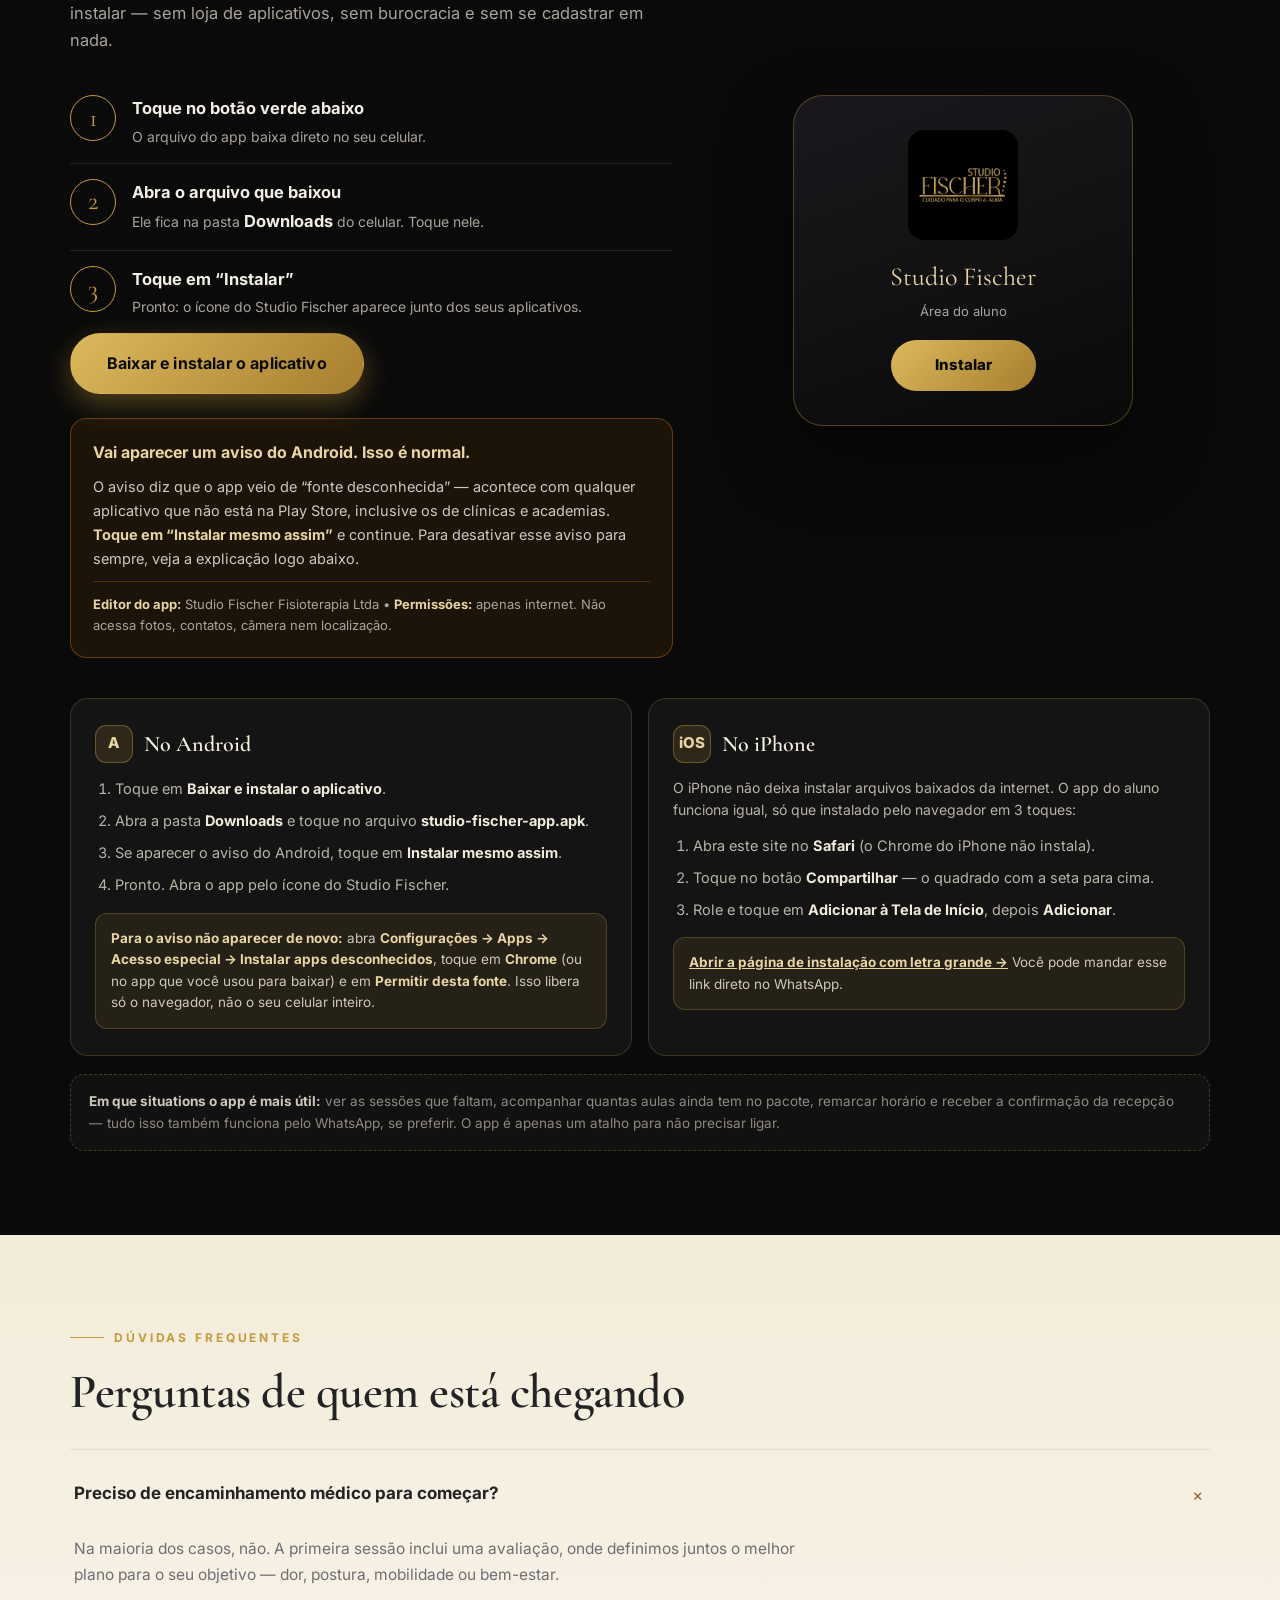
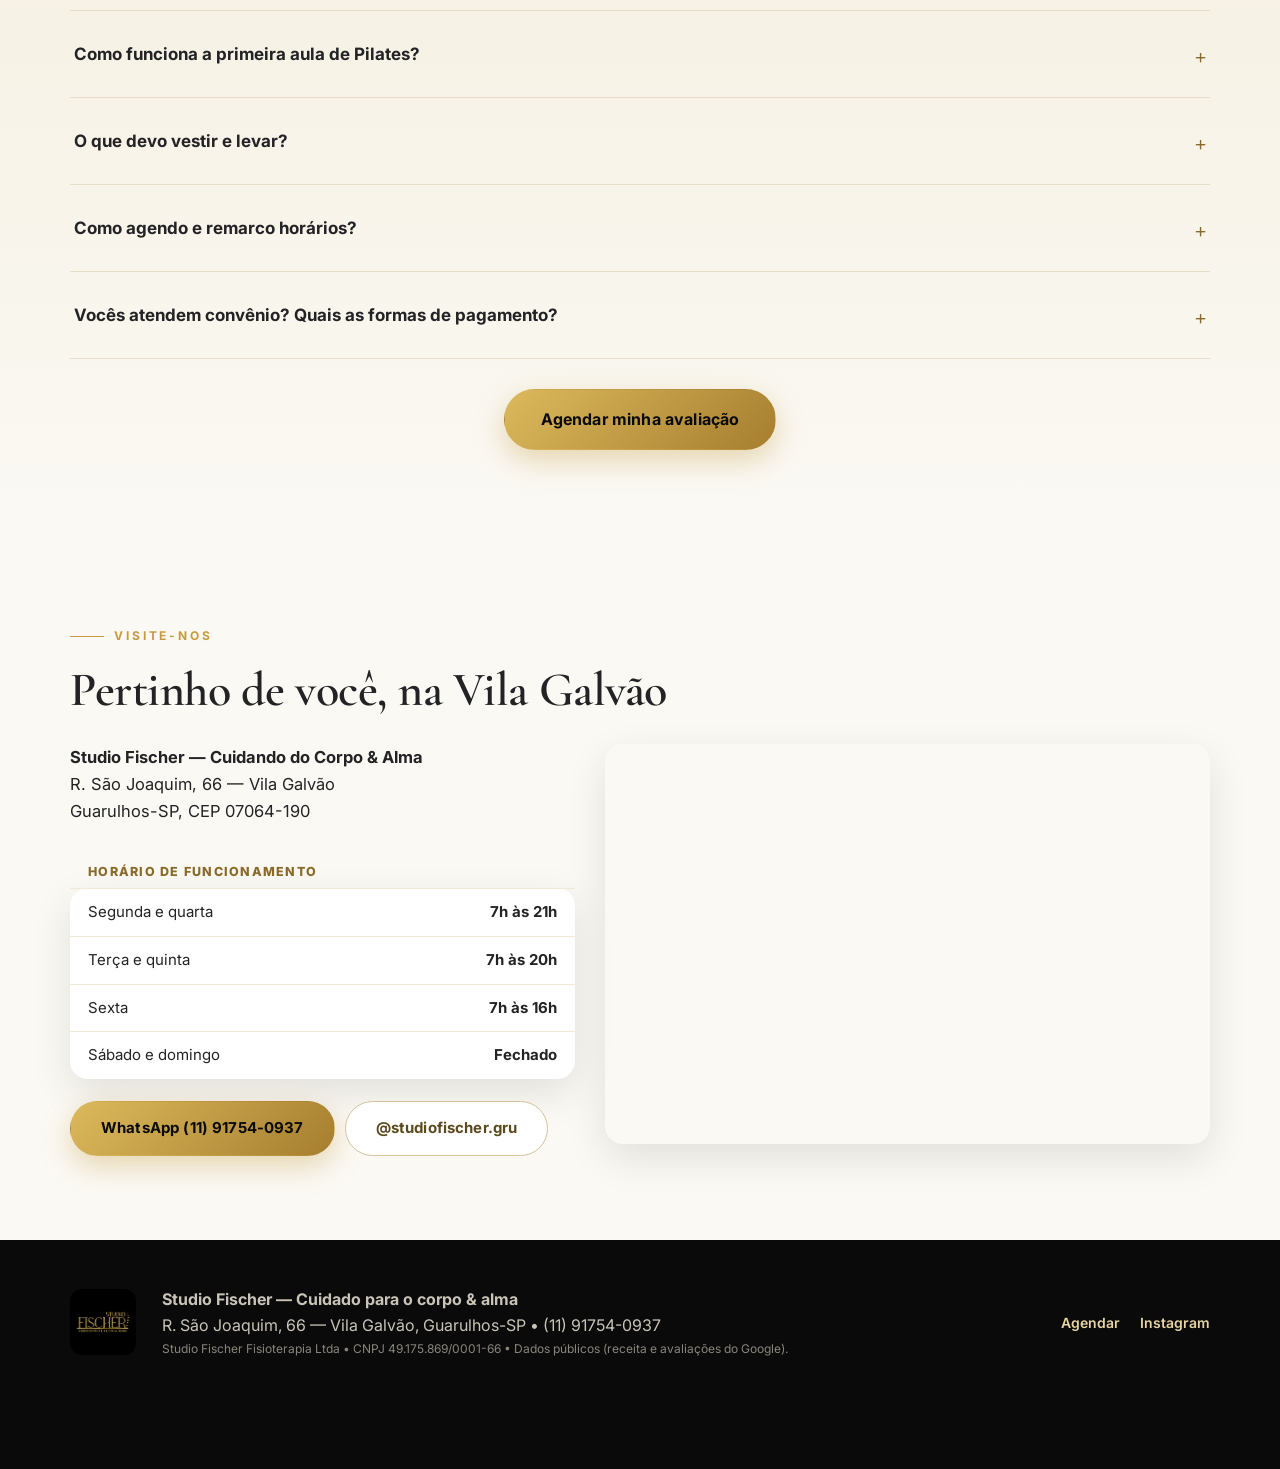
==== commit 73f39b63: "Pagina de instalacao do app no iPhone (letra grande, link unico para WhatsApp)" ====
--- a/index.html
+++ b/index.html
@@ -229,13 +229,13 @@
           </div>
           <div class="inst" id="como-instalar-ios">
             <h3><span class="inst-ico" aria-hidden="true">iOS</span> No iPhone</h3>
-            <p class="inst-aviso">O iPhone não permite instalar arquivos como este. O app do aluno funciona igual, só que instalado pelo navegador:</p>
+            <p class="inst-aviso">O iPhone não deixa instalar arquivos baixados da internet. O app do aluno funciona igual, só que instalado pelo navegador em 3 toques:</p>
             <ol>
               <li>Abra este site no <b>Safari</b> (o Chrome do iPhone não instala).</li>
               <li>Toque no botão <b>Compartilhar</b> — o quadrado com a seta para cima.</li>
               <li>Role e toque em <b>Adicionar à Tela de Início</b>, depois <b>Adicionar</b>.</li>
             </ol>
-            <p class="inst-dica">O app do Studio Fischer abre em tela cheia e atualiza sozinho.</p>
+            <p class="inst-dica"><a href="instalar-iphone.html" style="color:var(--ouro-claro);font-weight:700">Abrir a página de instalação com letra grande →</a> Você pode mandar esse link direto no WhatsApp.</p>
           </div>
         </div>
         <p class="inst-apk">
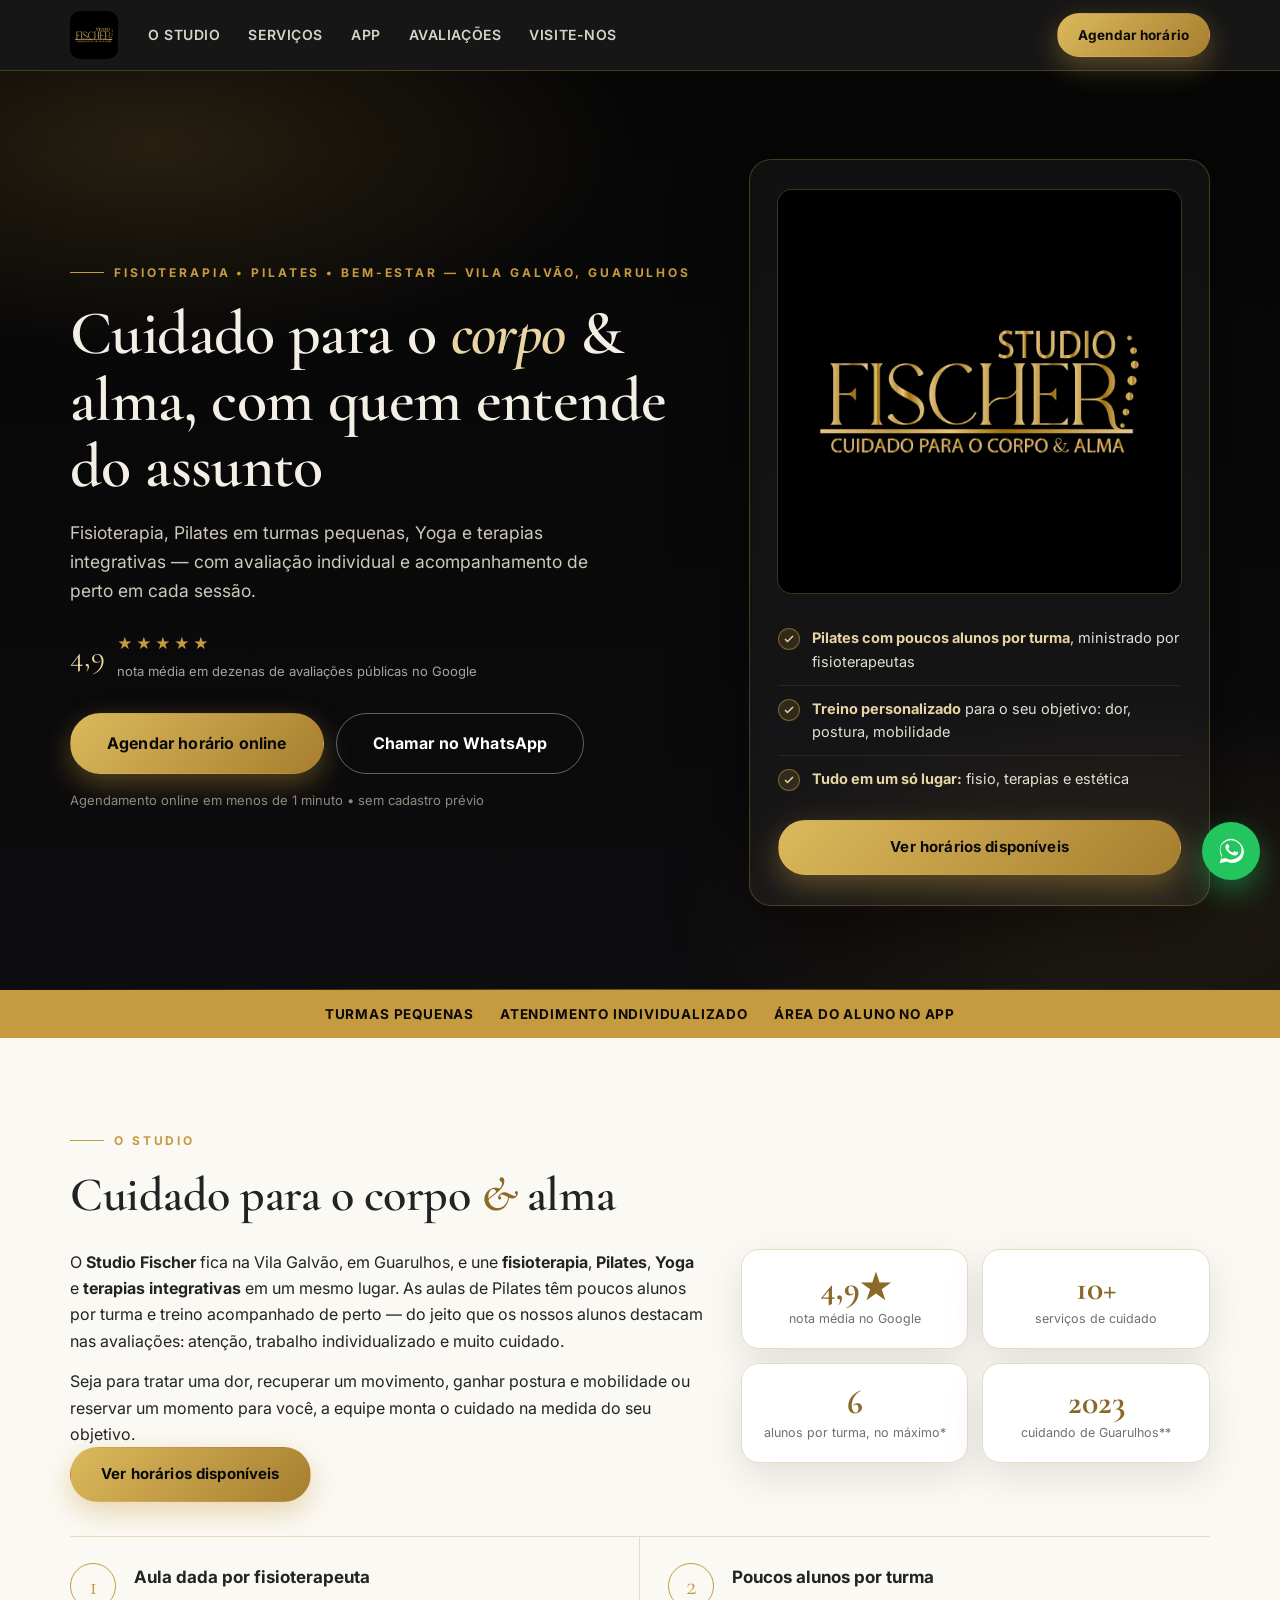
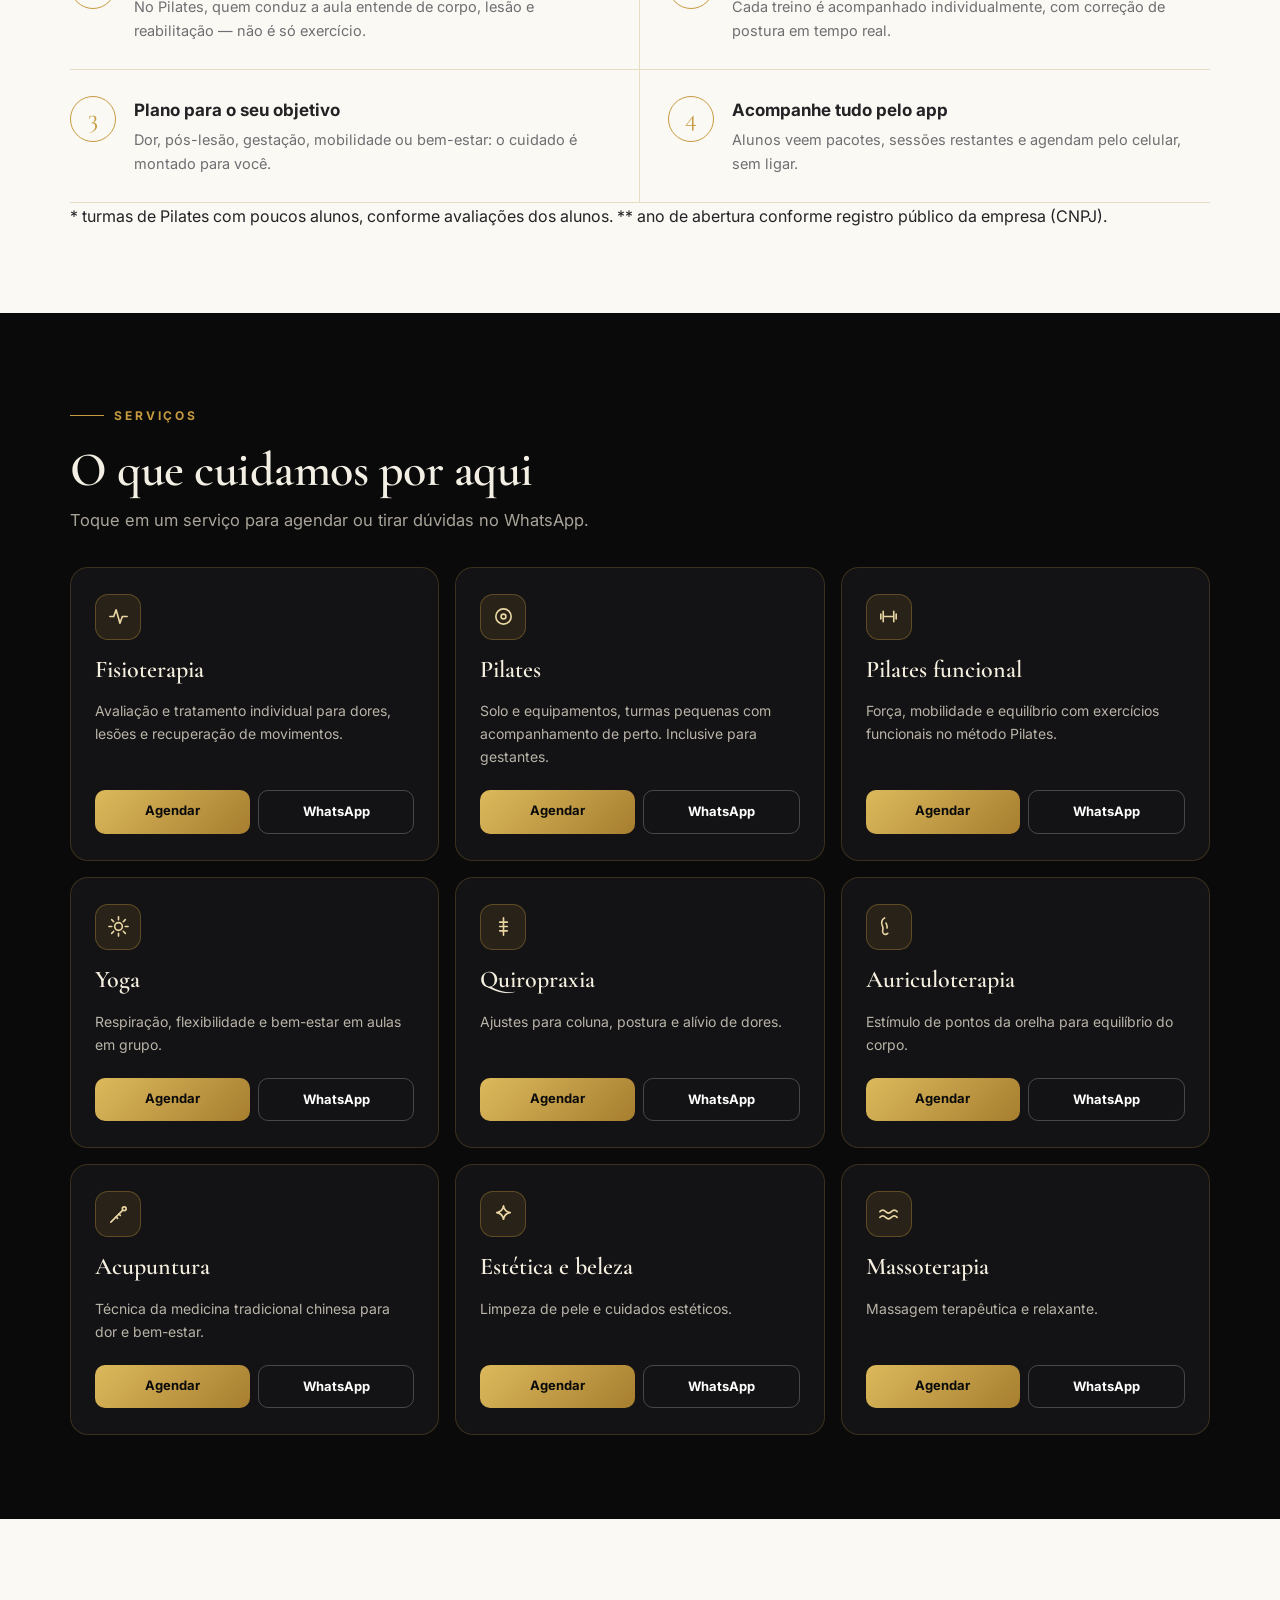
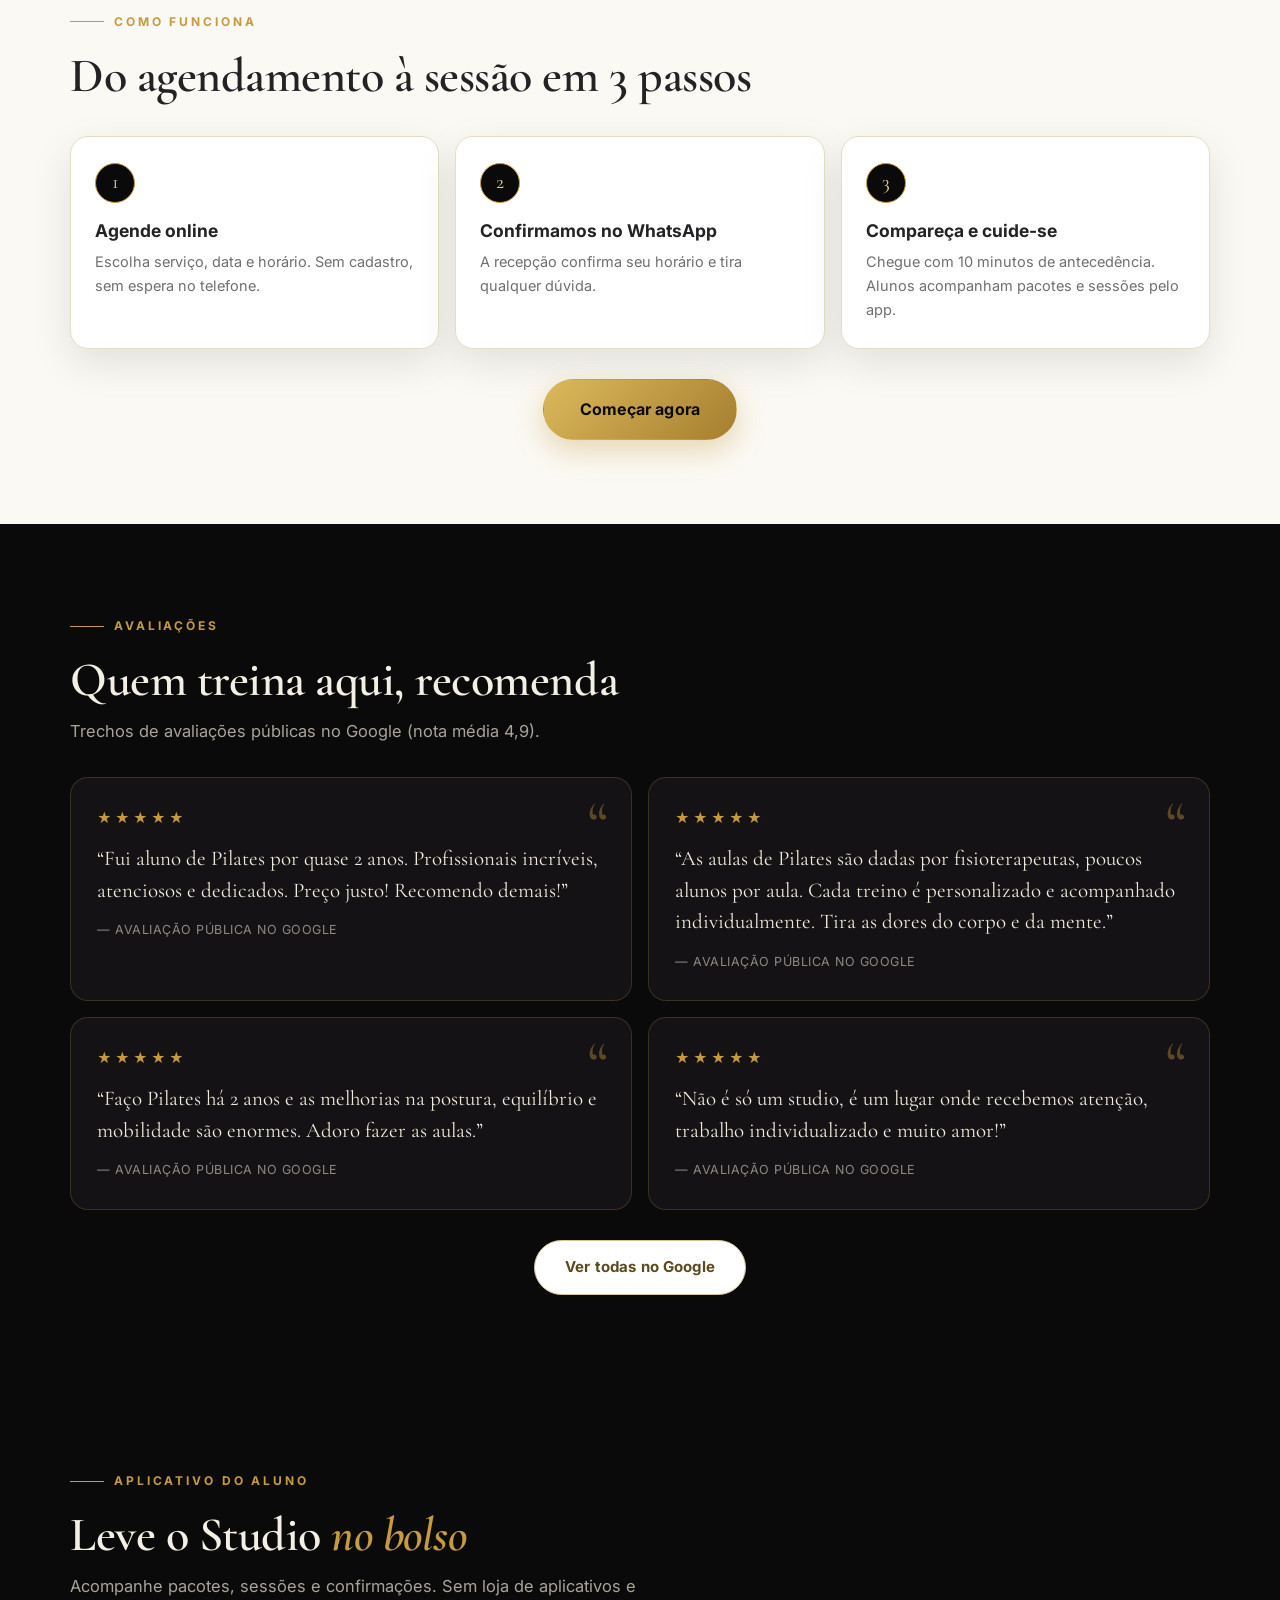
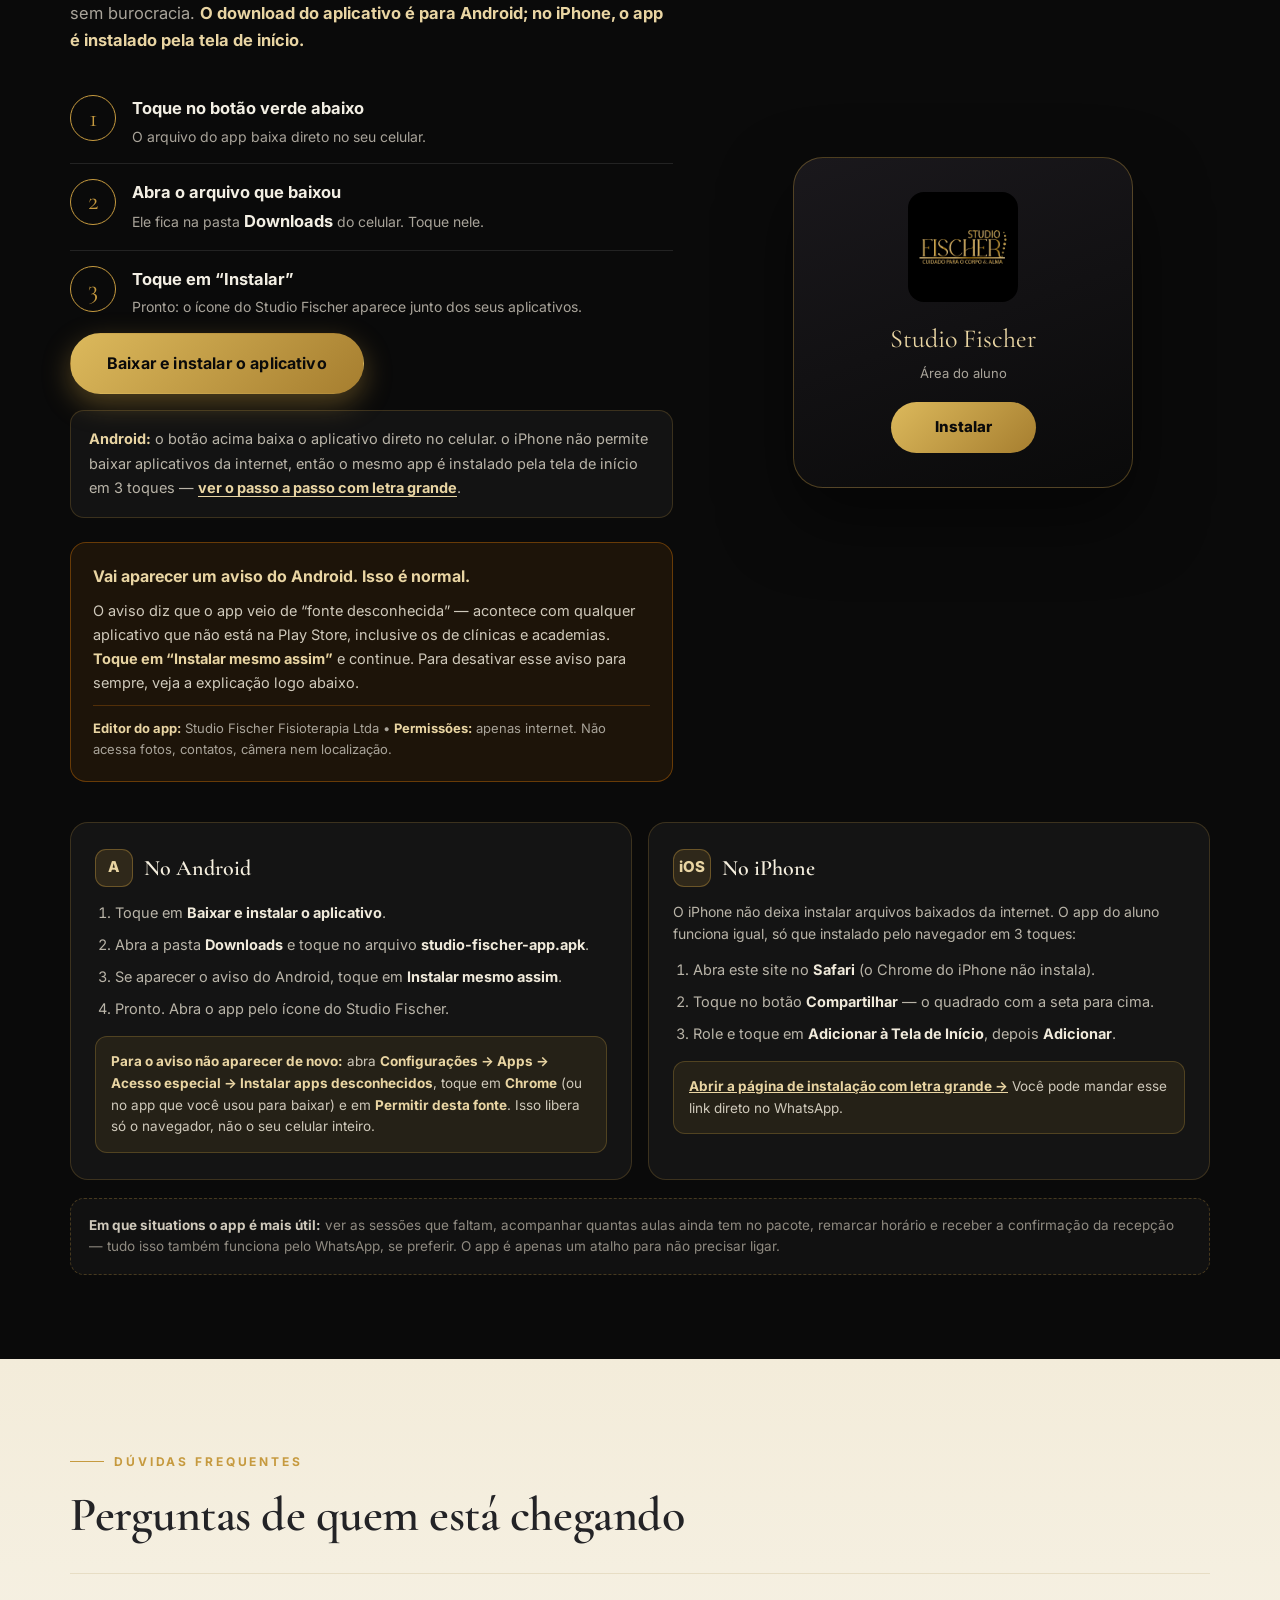
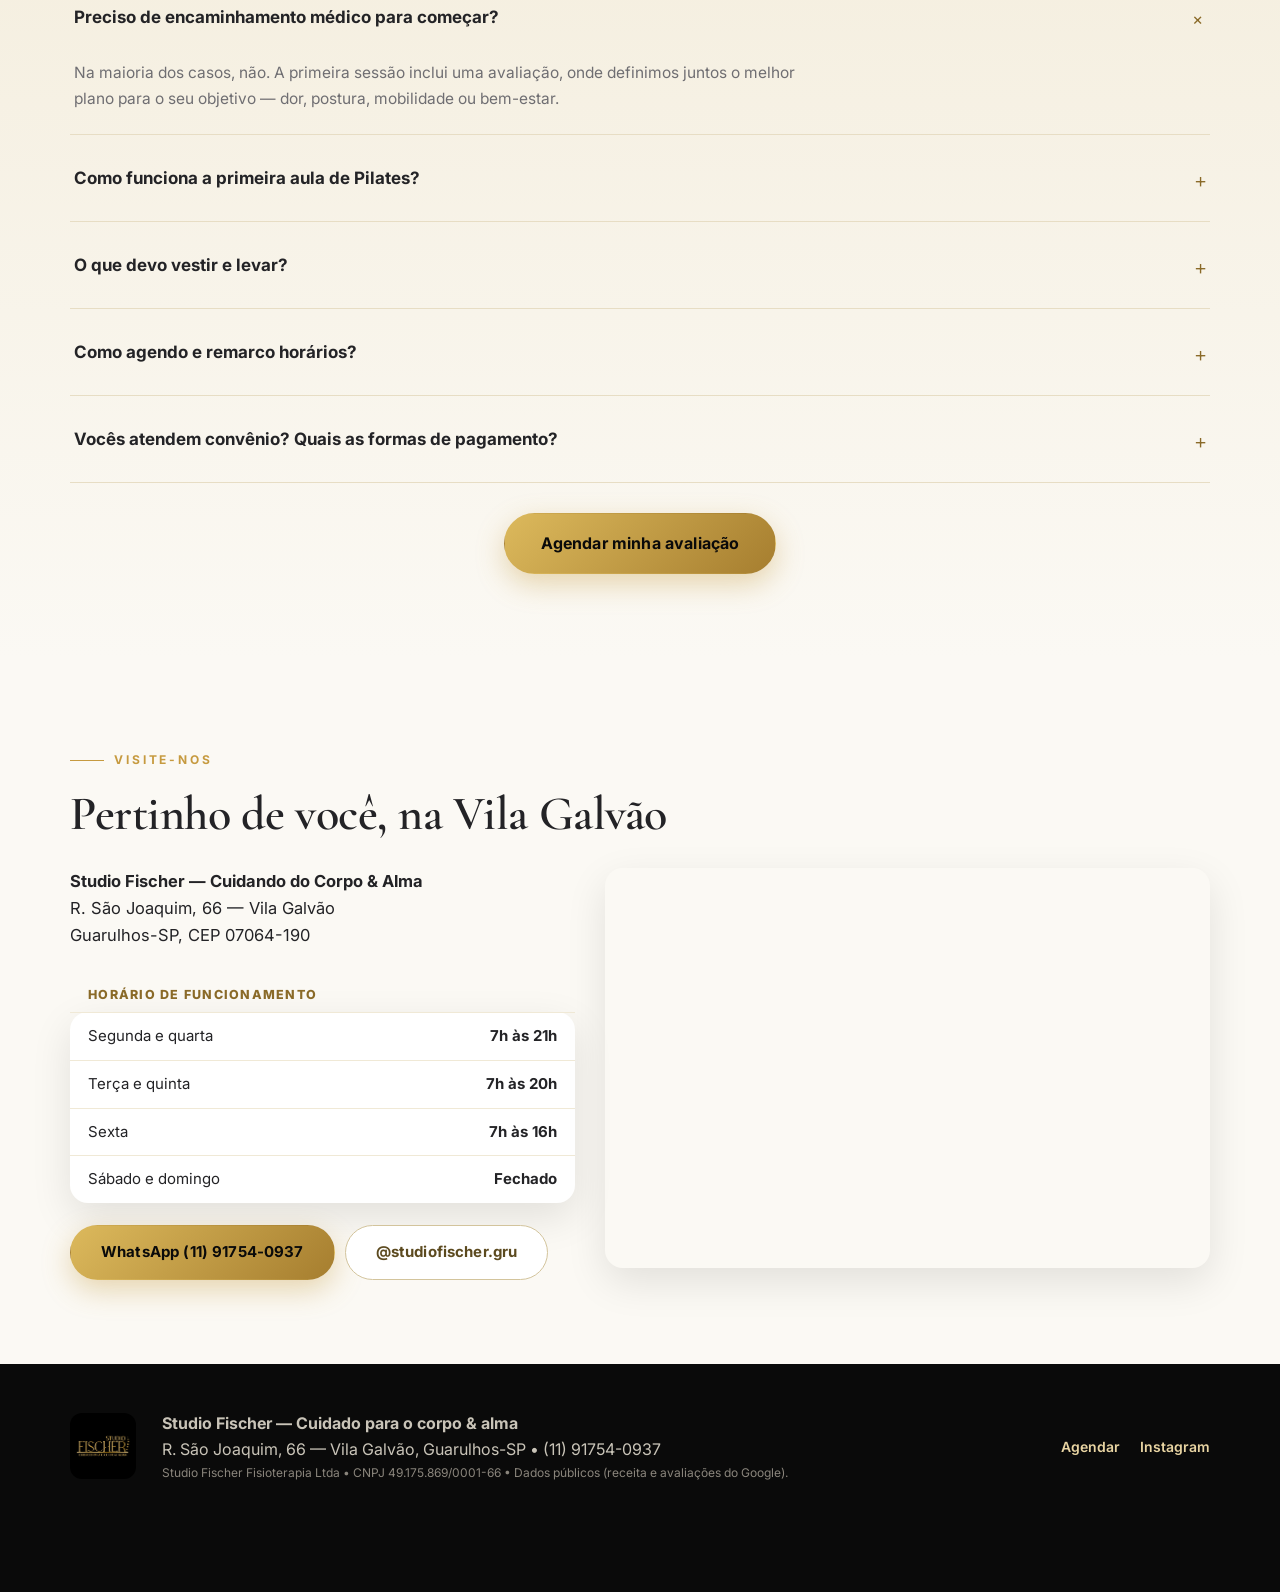
==== commit 21479eee: "Site: deixa claro que o download do app e Android e no iPhone instala pela tela de inicio" ====
--- a/index.html
+++ b/index.html
@@ -189,7 +189,7 @@
         <div>
           <p class="kicker">Aplicativo do aluno</p>
           <h2 class="font-display">Leve o Studio <em>no bolso</em></h2>
-          <p class="secao-sub">Acompanhe pacotes, sessões e confirmações. No Android é só baixar e instalar — sem loja de aplicativos, sem burocracia e sem se cadastrar em nada.</p>
+          <p class="secao-sub">Acompanhe pacotes, sessões e confirmações. Sem loja de aplicativos e sem burocracia. <b class="sub-b">O download do aplicativo é para Android; no iPhone, o app é instalado pela tela de início.</b></p>
           <ol class="app-passos">
             <li><span class="dif-n">1</span><div><b>Toque no botão verde abaixo</b><p>O arquivo do app baixa direto no seu celular.</p></div></li>
             <li><span class="dif-n">2</span><div><b>Abra o arquivo que baixou</b><p>Ele fica na pasta <b>Downloads</b> do celular. Toque nele.</p></div></li>
@@ -198,6 +198,11 @@
           <div class="sobre-cta">
             <a class="btn btn-ouro btn-lg" id="btnApk" href="studio-fischer-app.apk" download="studio-fischer-app.apk">Baixar e instalar o aplicativo</a>
           </div>
+          <p class="app-quem-pode">
+            <b class="pode-android">Android:</b> o botão acima baixa o aplicativo direto no celular.
+            <b class="pode-ios">iPhone:</b> o iPhone não permite baixar aplicativos da internet, então o mesmo app
+            é instalado pela tela de início em 3 toques — <a href="instalar-iphone.html">ver o passo a passo com letra grande</a>.
+          </p>
           <div class="app-garantia">
             <p><b>Vai aparecer um aviso do Android. Isso é normal.</b></p>
             <p>O aviso diz que o app veio de “fonte desconhecida” — acontece com qualquer aplicativo que não está na Play Store, inclusive os de clínicas e academias. <b>Toque em “Instalar mesmo assim”</b> e continue. Para desativar esse aviso para sempre, veja a explicação logo abaixo.</p>
--- a/styles.css
+++ b/styles.css
@@ -302,6 +302,16 @@
 .app-garantia p:first-child { font-size: 16px; color: #f0eadb; }
 .app-garantia b { color: var(--ouro-claro); }
 .app-garantia-linha { font-size: 13px !important; color: #a9a49a !important; border-top: 1px solid rgba(217, 119, 6, 0.28); padding-top: 12px; }
+.sub-b { color: var(--ouro-claro); }
+.app-quem-pode {
+  margin-top: 16px; font-size: 14.5px; line-height: 1.7; color: #b9b4a8;
+  padding: 16px 18px; border-radius: 14px;
+  background: rgba(255, 255, 255, 0.04); border: 1px solid rgba(198, 154, 63, 0.22);
+}
+.app-quem-pode b { color: var(--ouro-claro); }
+.app-quem-pode a { color: var(--ouro-claro); font-weight: 700; text-underline-offset: 3px; }
+/* no celular, mostra só a instrução que serve para ele */
+body.ver-so-ios .pode-android, body.ver-so-android .pode-ios { display: none; }
 .inst-apk {
   margin-top: 18px; font-size: 13.5px; color: #8f8a80; line-height: 1.6;
   padding: 16px 18px; border-radius: 14px; background: rgba(255, 255, 255, 0.03);
